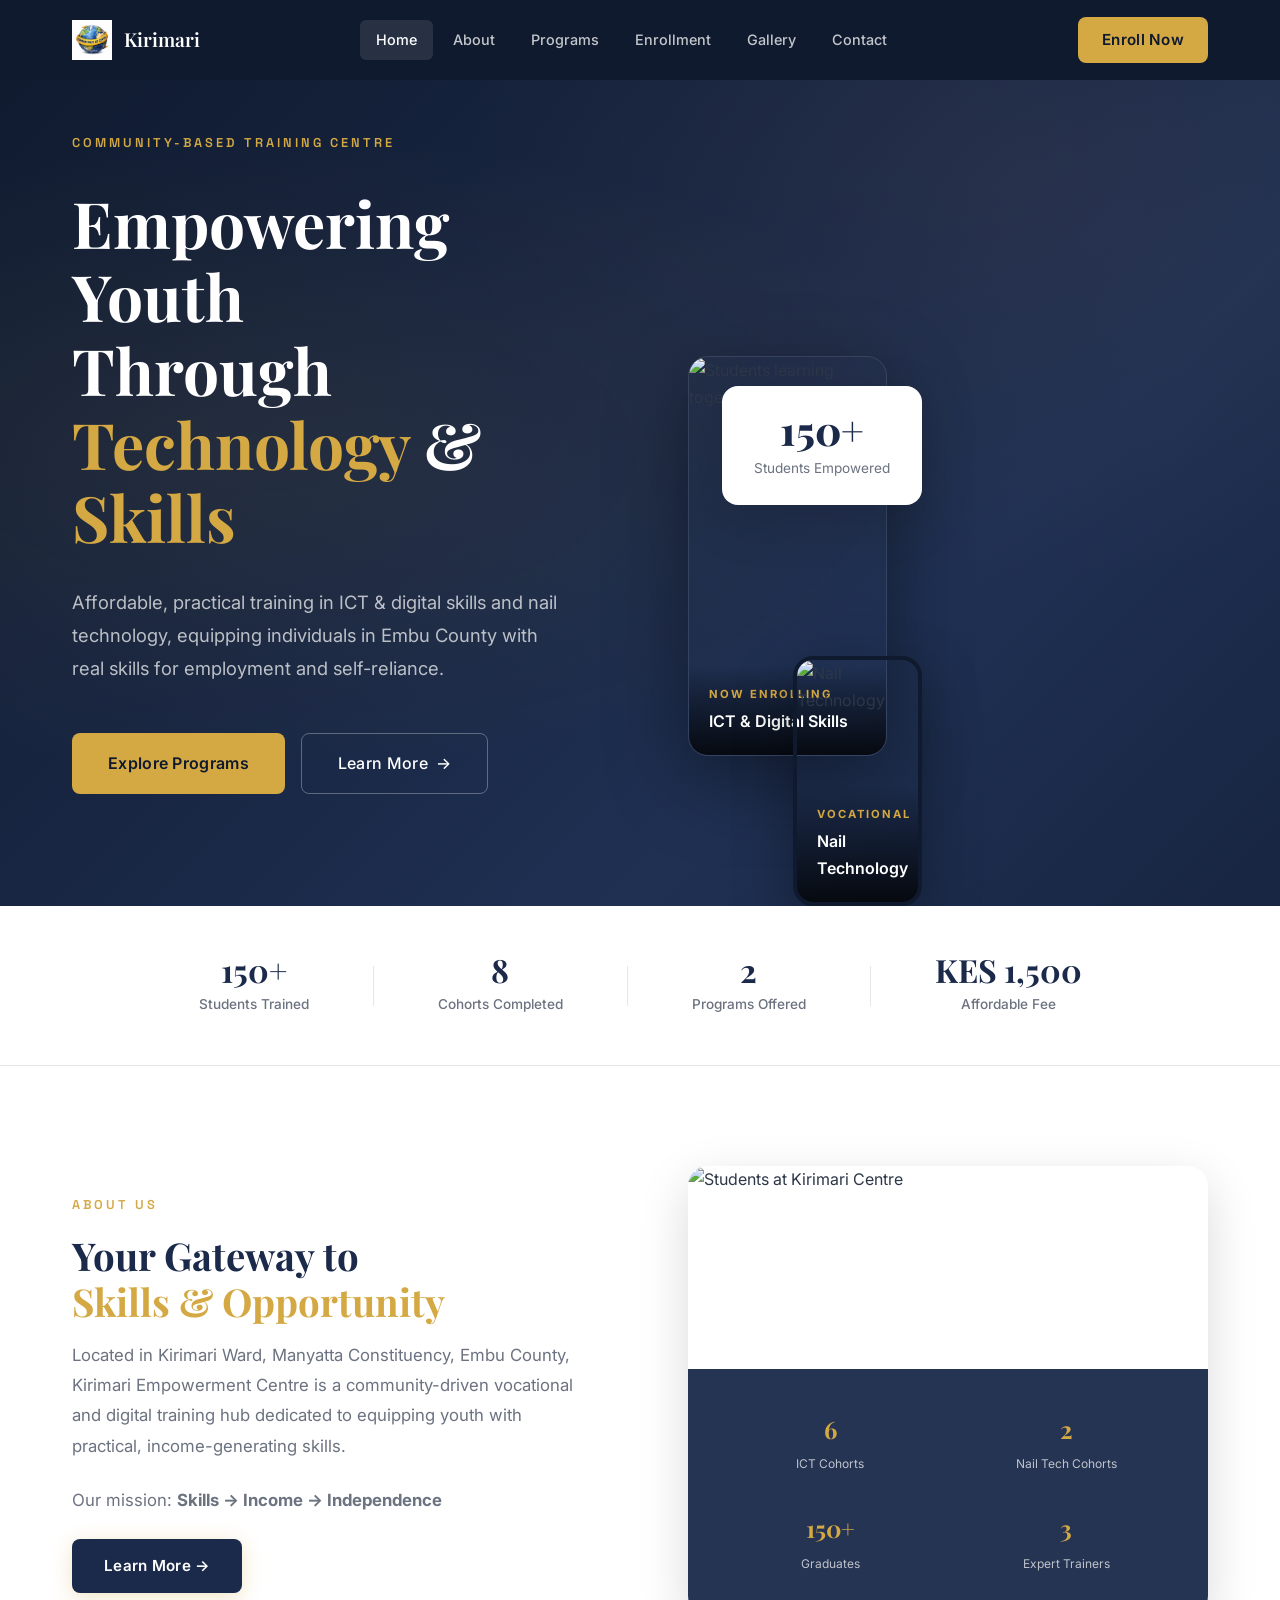
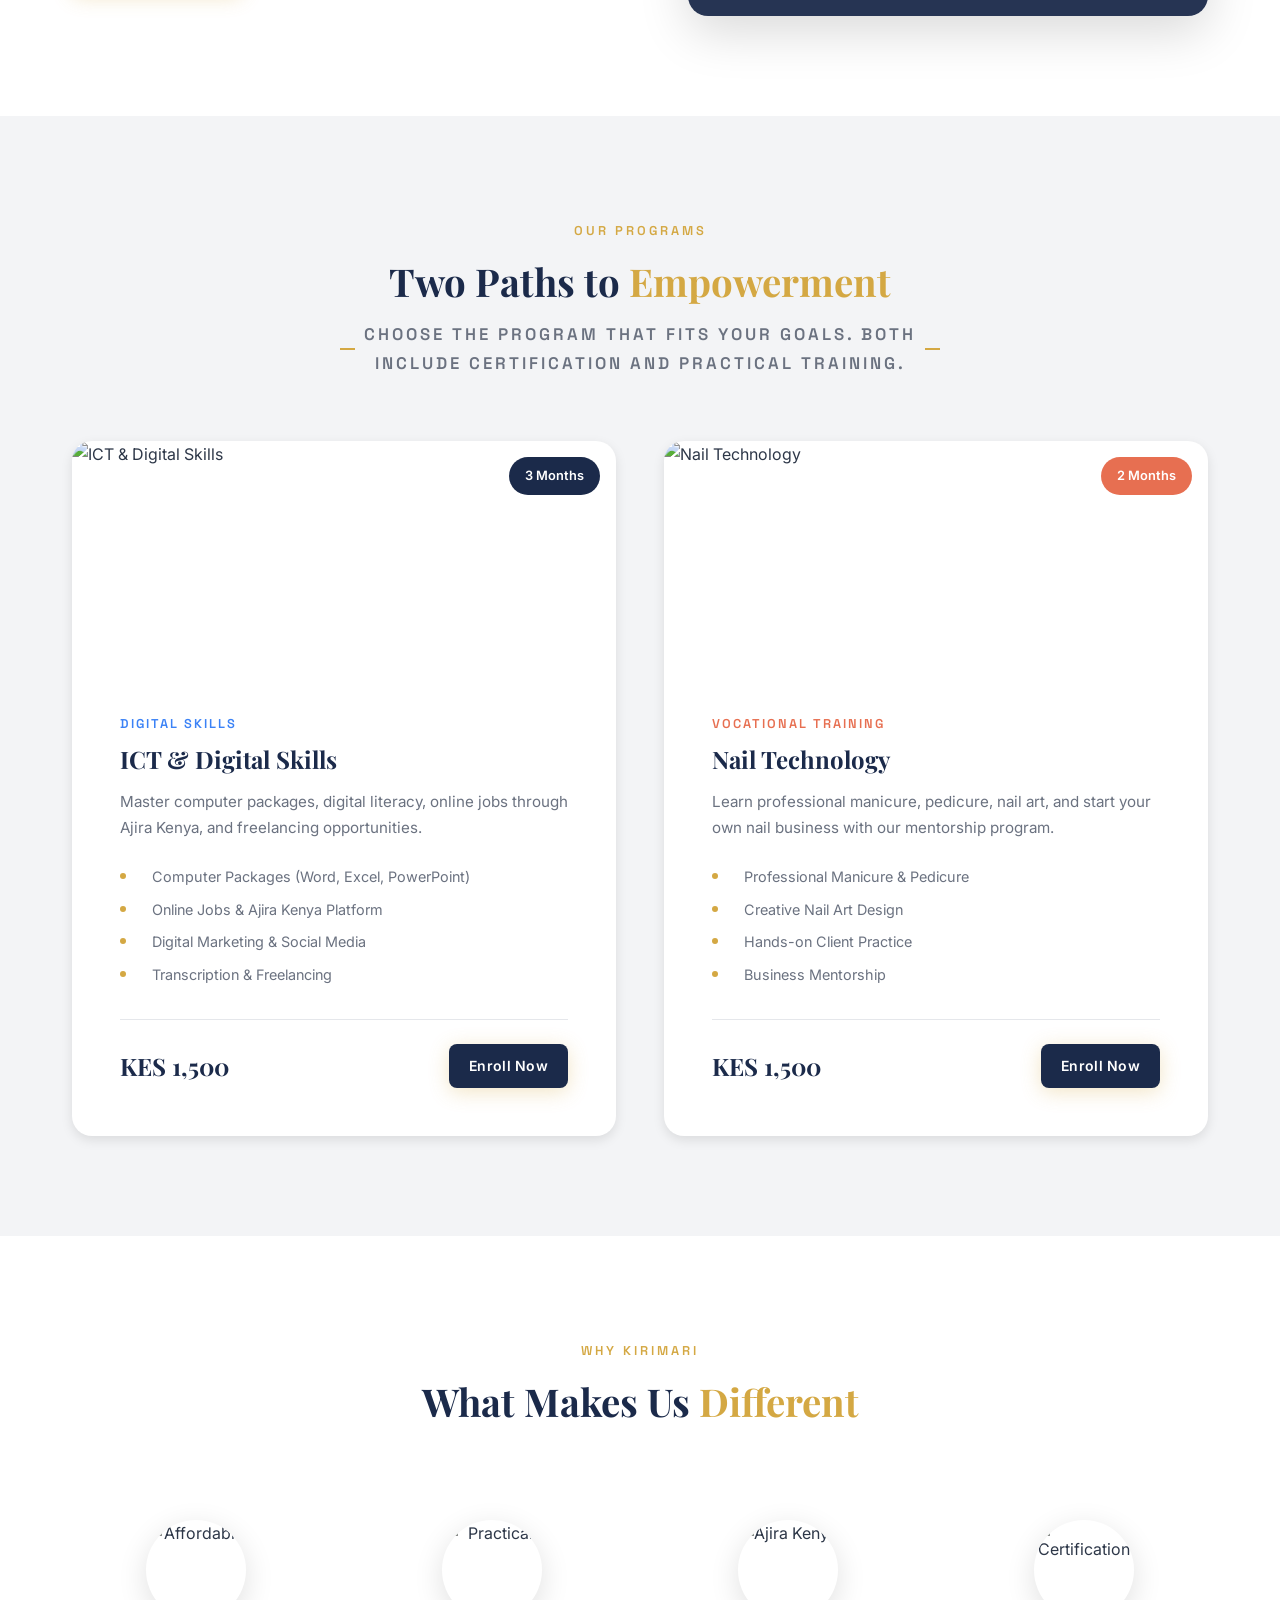
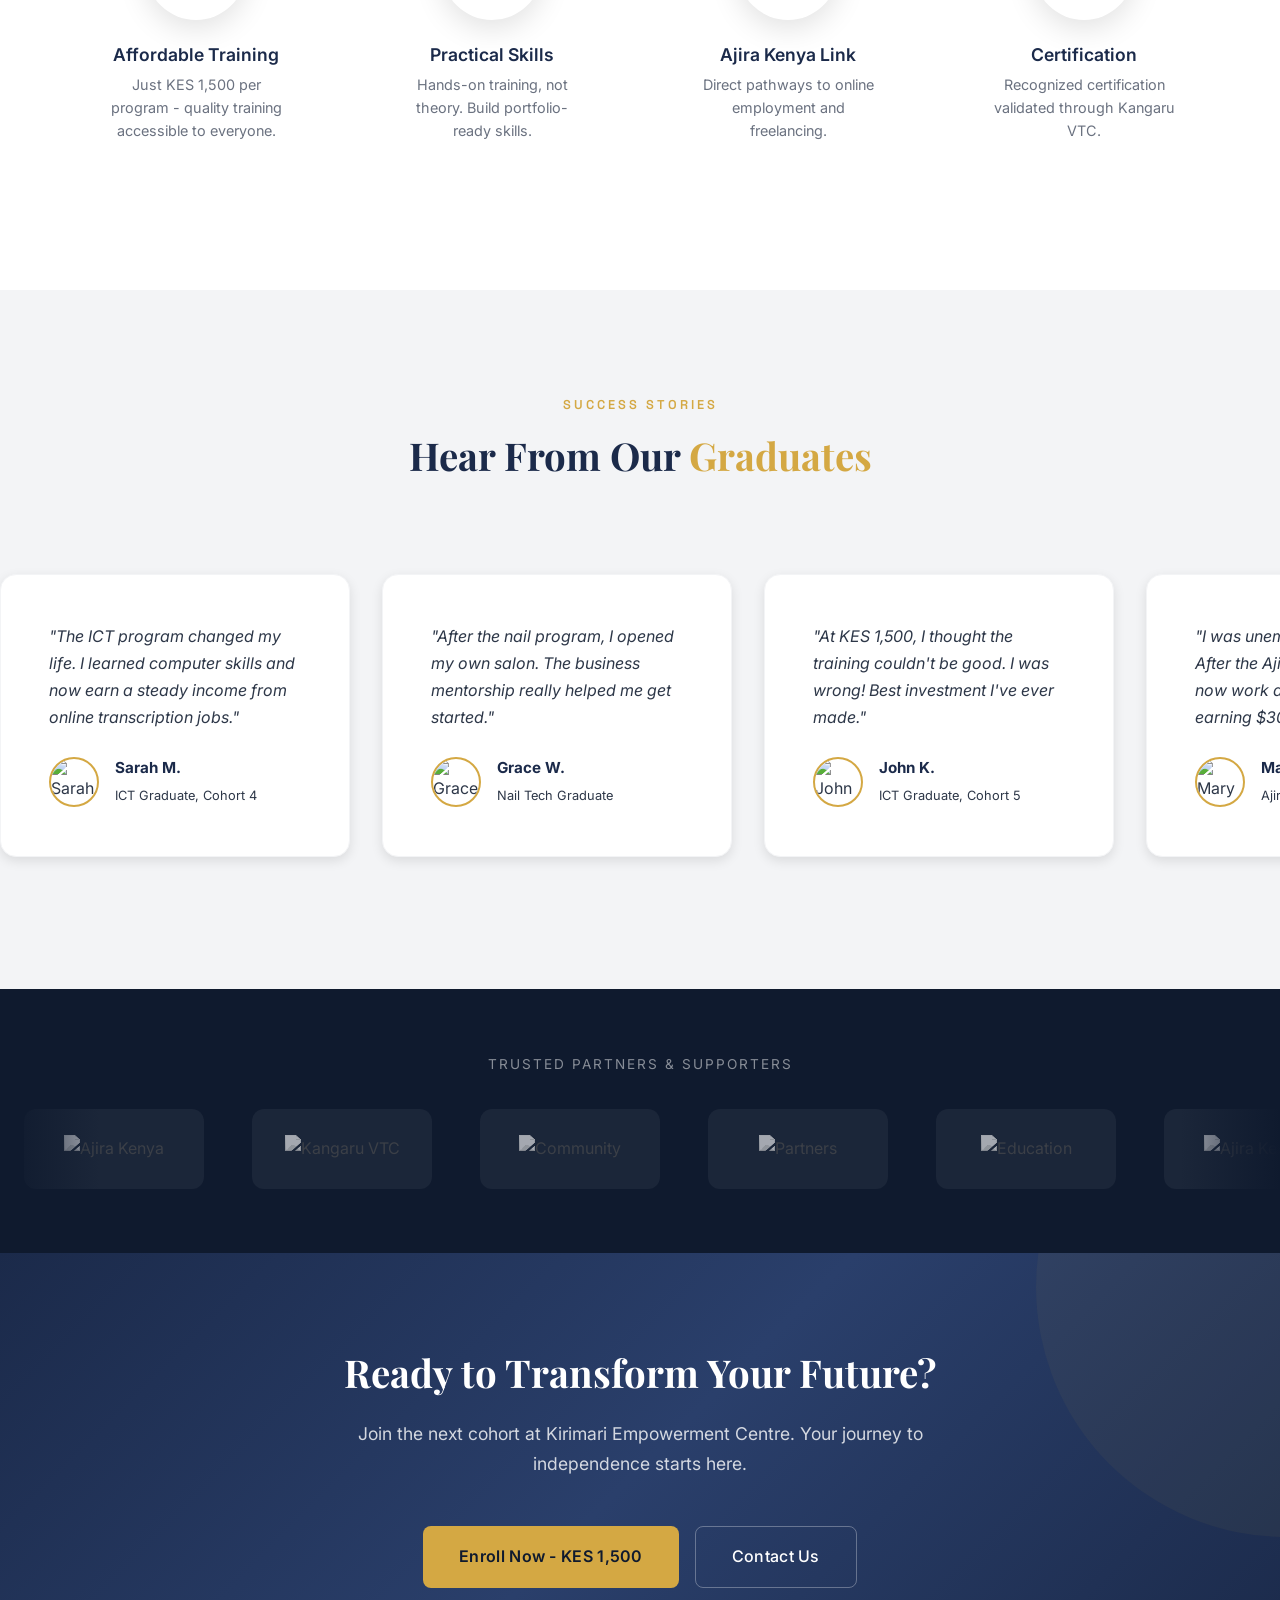
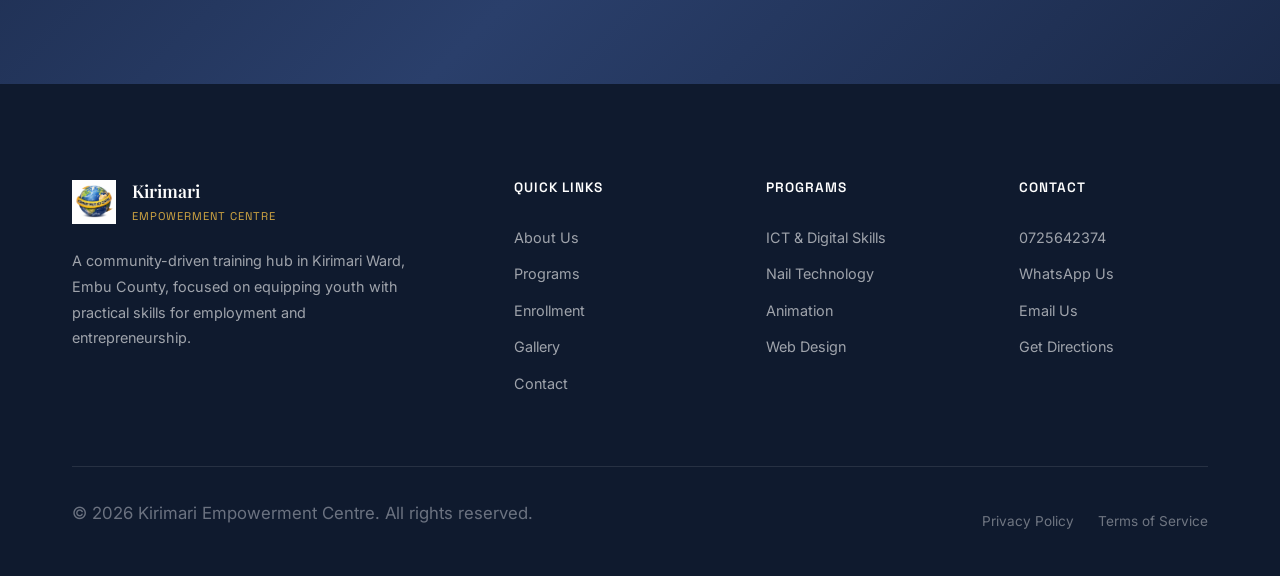
==== index.html @ 1373cacd "Initial commit - Kirimari Empowerment Centre website" ====
<!DOCTYPE html>
<html lang="en">
<head>
  <meta charset="UTF-8">
  <meta name="viewport" content="width=device-width, initial-scale=1.0">
  <title>Kirimari Empowerment Centre - Empowering Youth Through Technology & Skills</title>
  <meta name="description" content="Affordable ICT & digital skills training and nail technology programs in Embu County, Kenya. Empowering youth with practical skills for employment and self-reliance.">
  
  <!-- Fonts -->
  <link rel="preconnect" href="https://fonts.googleapis.com">
  <link rel="preconnect" href="https://fonts.gstatic.com" crossorigin>
  <link href="https://fonts.googleapis.com/css2?family=Inter:wght@300;400;500;600;700&family=Playfair+Display:wght@400;500;600;700;800&family=Space+Grotesk:wght@400;500;600;700&display=swap" rel="stylesheet">
  
  <!-- Styles -->
  <link rel="stylesheet" href="css/style.css">
  <link rel="stylesheet" href="css/clean.css">
  
  <!-- Favicon -->
  <link rel="icon" type="image/png" href="images/logod.png">
</head>
<body>
  <!-- ==================== NAVIGATION ==================== -->
  <nav class="nav nav--dark" id="navbar">
    <div class="container nav__inner">
      <a href="index.html" class="nav__logo">
        <img src="images/logod.png" alt="Kirimari Ward ICT Centre" class="nav__logo-image">
        <span class="nav__logo-text">Kirimari</span>
      </a>
      
      <div class="nav__links">
        <a href="index.html" class="nav__link active">Home</a>
        <a href="about.html" class="nav__link">About</a>
        <a href="programs.html" class="nav__link">Programs</a>
        <a href="enrollment.html" class="nav__link">Enrollment</a>
        <a href="gallery.html" class="nav__link">Gallery</a>
        <a href="contact.html" class="nav__link">Contact</a>
      </div>
      
      <a href="enrollment.html" class="btn btn-gold nav__cta">Enroll Now</a>
      
      <button class="nav__hamburger" id="hamburger" aria-label="Menu">
        <span></span><span></span><span></span>
      </button>
    </div>
  </nav>
  
  <!-- Mobile Nav -->
  <div class="mobile-nav" id="mobileNav">
    <a href="index.html" class="mobile-nav__link">Home</a>
    <a href="about.html" class="mobile-nav__link">About</a>
    <a href="programs.html" class="mobile-nav__link">Programs</a>
    <a href="enrollment.html" class="mobile-nav__link">Enrollment</a>
    <a href="gallery.html" class="mobile-nav__link">Gallery</a>
    <a href="contact.html" class="mobile-nav__link">Contact</a>
    <a href="enrollment.html" class="btn btn-gold" style="margin-top: 2rem;">Enroll Now</a>
  </div>

  <!-- ==================== HERO ==================== -->
  <section class="hero">
    <div class="hero__slideshow">
      <div class="hero__slide active" style="background-image: url('https://images.unsplash.com/photo-1562774053-701939374585?w=1920&q=80')"></div>
      <div class="hero__slide" style="background-image: url('https://images.unsplash.com/photo-1522202176988-66273c2fd55f?w=1920&q=80')"></div>
      <div class="hero__slide" style="background-image: url('https://images.unsplash.com/photo-1531482615713-2afd69097998?w=1920&q=80')"></div>
      <div class="hero__slide" style="background-image: url('https://images.unsplash.com/photo-1517245386807-bb43f82c33c4?w=1920&q=80')"></div>
      <div class="hero__slide" style="background-image: url('https://images.unsplash.com/photo-1523580494863-6f3031224c94?w=1920&q=80')"></div>
    </div>
    <div class="hero__bg-overlay"></div>
    
    <div class="container hero__container">
      <div class="hero__content">
        <span class="hero__tag">Community-Based Training Centre</span>
        <h1 class="hero__title">
          Empowering Youth<br>
          Through <span class="text-gold">Technology</span> &amp;<br>
          <span class="text-gold">Skills</span>
        </h1>
        <p class="hero__text">
          Affordable, practical training in ICT &amp; digital skills and nail technology, 
          equipping individuals in Embu County with real skills for employment and self-reliance.
        </p>
        <div class="hero__actions">
          <a href="programs.html" class="btn btn-gold btn-lg">Explore Programs</a>
          <a href="about.html" class="btn btn-ghost btn-lg">Learn More <span class="arrow">&rarr;</span></a>
        </div>
      </div>
      
      <div class="hero__visual">
        <div class="hero__image-main">
          <img src="https://images.unsplash.com/photo-1522202176988-66273c2fd55f?w=600&q=80" alt="Students learning together">
          <div class="hero__image-tag">
            <span class="tag-label">NOW ENROLLING</span>
            <span class="tag-text">ICT &amp; Digital Skills</span>
          </div>
        </div>
        <div class="hero__image-secondary">
          <img src="https://images.unsplash.com/photo-1604654894610-df63bc536371?w=400&q=80" alt="Nail Technology">
          <div class="hero__image-tag">
            <span class="tag-label">VOCATIONAL</span>
            <span class="tag-text">Nail Technology</span>
          </div>
        </div>
        <div class="hero__stat-card">
          <span class="hero__stat-number">150+</span>
          <span class="hero__stat-text">Students Empowered</span>
        </div>
      </div>
    </div>
  </section>

  <!-- ==================== QUICK STATS ==================== -->
  <section class="quick-stats">
    <div class="container">
      <div class="quick-stats__grid">
        <div class="quick-stats__item">
          <span class="quick-stats__number">150+</span>
          <span class="quick-stats__label">Students Trained</span>
        </div>
        <div class="quick-stats__divider"></div>
        <div class="quick-stats__item">
          <span class="quick-stats__number">8</span>
          <span class="quick-stats__label">Cohorts Completed</span>
        </div>
        <div class="quick-stats__divider"></div>
        <div class="quick-stats__item">
          <span class="quick-stats__number">2</span>
          <span class="quick-stats__label">Programs Offered</span>
        </div>
        <div class="quick-stats__divider"></div>
        <div class="quick-stats__item">
          <span class="quick-stats__number">KES 1,500</span>
          <span class="quick-stats__label">Affordable Fee</span>
        </div>
      </div>
    </div>
  </section>

  <!-- ==================== ABOUT INTRO ==================== -->
  <section class="section about-intro">
    <div class="container">
      <div class="about-intro__grid">
        <div class="about-intro__content reveal-left">
          <span class="section-tag">About Us</span>
          <h2 class="section-title">Your Gateway to<br><span class="text-gold">Skills &amp; Opportunity</span></h2>
          <p class="section-text">
            Located in Kirimari Ward, Manyatta Constituency, Embu County, Kirimari Empowerment Centre 
            is a community-driven vocational and digital training hub dedicated to equipping youth with 
            practical, income-generating skills.
          </p>
          <p class="section-text">
            Our mission: <strong>Skills &rarr; Income &rarr; Independence</strong>
          </p>
          <a href="about.html" class="btn btn-primary">Learn More &rarr;</a>
        </div>
        
        <div class="about-intro__image reveal-right">
          <img src="https://images.unsplash.com/photo-1531482615713-2afd69097998?w=600&q=80" alt="Students at Kirimari Centre">
          <div class="about-intro__badge">
            <div class="badge__grid">
              <div class="badge__item">
                <span class="badge__number">6</span>
                <span class="badge__text">ICT Cohorts</span>
              </div>
              <div class="badge__item">
                <span class="badge__number">2</span>
                <span class="badge__text">Nail Tech Cohorts</span>
              </div>
              <div class="badge__item">
                <span class="badge__number">150+</span>
                <span class="badge__text">Graduates</span>
              </div>
              <div class="badge__item">
                <span class="badge__number">3</span>
                <span class="badge__text">Expert Trainers</span>
              </div>
            </div>
          </div>
        </div>
      </div>
    </div>
  </section>

  <!-- ==================== PROGRAMS ==================== -->
  <section class="section section--light programs">
    <div class="container">
      <div class="section-header reveal">
        <span class="section-tag">Our Programs</span>
        <h2 class="section-title">Two Paths to <span class="text-gold">Empowerment</span></h2>
        <p class="section-subtitle">Choose the program that fits your goals. Both include certification and practical training.</p>
      </div>
      
      <div class="programs__grid">
        <!-- ICT Program -->
        <div class="program-card reveal">
          <div class="program-card__image">
            <img src="https://images.unsplash.com/photo-1531482615713-2afd69097998?w=600&q=80" alt="ICT & Digital Skills">
            <div class="program-card__badge">3 Months</div>
          </div>
          <div class="program-card__content">
            <span class="program-card__category">Digital Skills</span>
            <h3 class="program-card__title">ICT &amp; Digital Skills</h3>
            <p class="program-card__text">
              Master computer packages, digital literacy, online jobs through Ajira Kenya, 
              and freelancing opportunities.
            </p>
            <ul class="program-card__list">
              <li>Computer Packages (Word, Excel, PowerPoint)</li>
              <li>Online Jobs &amp; Ajira Kenya Platform</li>
              <li>Digital Marketing &amp; Social Media</li>
              <li>Transcription &amp; Freelancing</li>
            </ul>
            <div class="program-card__footer">
              <div class="program-card__price">KES 1,500</div>
              <a href="enrollment.html" class="btn btn-primary btn-sm">Enroll Now</a>
            </div>
          </div>
        </div>
        
        <!-- Nail Tech Program -->
        <div class="program-card reveal">
          <div class="program-card__image">
            <img src="https://images.unsplash.com/photo-1604654894610-df63bc536371?w=600&q=80" alt="Nail Technology">
            <div class="program-card__badge program-card__badge--coral">2 Months</div>
          </div>
          <div class="program-card__content">
            <span class="program-card__category" style="color: var(--coral);">Vocational Training</span>
            <h3 class="program-card__title">Nail Technology</h3>
            <p class="program-card__text">
              Learn professional manicure, pedicure, nail art, and start your own 
              nail business with our mentorship program.
            </p>
            <ul class="program-card__list">
              <li>Professional Manicure &amp; Pedicure</li>
              <li>Creative Nail Art Design</li>
              <li>Hands-on Client Practice</li>
              <li>Business Mentorship</li>
            </ul>
            <div class="program-card__footer">
              <div class="program-card__price">KES 1,500</div>
              <a href="enrollment.html" class="btn btn-primary btn-sm">Enroll Now</a>
            </div>
          </div>
        </div>
      </div>
    </div>
  </section>

  <!-- ==================== WHY CHOOSE US ==================== -->
  <section class="section why-us">
    <div class="container">
      <div class="section-header reveal">
        <span class="section-tag">Why Kirimari</span>
        <h2 class="section-title">What Makes Us <span class="text-gold">Different</span></h2>
      </div>
      
      <div class="why-us__grid">
        <div class="why-us__item reveal">
          <div class="why-us__icon">
            <img src="https://images.unsplash.com/photo-1554224155-6726b3ff858f?w=200&h=200&fit=crop&q=80" alt="Affordable">
          </div>
          <h4 class="why-us__title">Affordable Training</h4>
          <p class="why-us__text">Just KES 1,500 per program - quality training accessible to everyone.</p>
        </div>
        
        <div class="why-us__item reveal">
          <div class="why-us__icon">
            <img src="https://images.unsplash.com/photo-1581092921461-eab62e97a780?w=200&h=200&fit=crop&q=80" alt="Practical">
          </div>
          <h4 class="why-us__title">Practical Skills</h4>
          <p class="why-us__text">Hands-on training, not theory. Build portfolio-ready skills.</p>
        </div>
        
        <div class="why-us__item reveal">
          <div class="why-us__icon">
            <img src="https://images.unsplash.com/photo-1451187580459-43490279c0fa?w=200&h=200&fit=crop&q=80" alt="Ajira Kenya">
          </div>
          <h4 class="why-us__title">Ajira Kenya Link</h4>
          <p class="why-us__text">Direct pathways to online employment and freelancing.</p>
        </div>
        
        <div class="why-us__item reveal">
          <div class="why-us__icon">
            <img src="https://images.unsplash.com/photo-1541339907198-e08756dedf3f?w=200&h=200&fit=crop&q=80" alt="Certification">
          </div>
          <h4 class="why-us__title">Certification</h4>
          <p class="why-us__text">Recognized certification validated through Kangaru VTC.</p>
        </div>
      </div>
    </div>
  </section>

  <!-- ==================== TESTIMONIALS MARQUEE ==================== -->
  <section class="section section--light testimonials">
    <div class="container">
      <div class="section-header reveal">
        <span class="section-tag">Success Stories</span>
        <h2 class="section-title">Hear From Our <span class="text-gold">Graduates</span></h2>
      </div>
    </div>
    
    <div class="testimonials-marquee">
      <div class="testimonials-marquee__track">
        <!-- Original Set -->
        <div class="testimonial-card">
          <p class="testimonial-card__text">
            "The ICT program changed my life. I learned computer skills and now earn 
            a steady income from online transcription jobs."
          </p>
          <div class="testimonial-card__author">
            <img src="https://images.unsplash.com/photo-1531123897727-8f129e1688ce?w=100&h=100&fit=crop&q=80" alt="Sarah M.">
            <div>
              <strong>Sarah M.</strong>
              <span>ICT Graduate, Cohort 4</span>
            </div>
          </div>
        </div>
        
        <div class="testimonial-card">
          <p class="testimonial-card__text">
            "After the nail program, I opened my own salon. The business mentorship 
            really helped me get started."
          </p>
          <div class="testimonial-card__author">
            <img src="https://images.unsplash.com/photo-1507003211169-0a1dd7228f2d?w=100&h=100&fit=crop&q=80" alt="Grace W.">
            <div>
              <strong>Grace W.</strong>
              <span>Nail Tech Graduate</span>
            </div>
          </div>
        </div>
        
        <div class="testimonial-card">
          <p class="testimonial-card__text">
            "At KES 1,500, I thought the training couldn't be good. I was wrong! 
            Best investment I've ever made."
          </p>
          <div class="testimonial-card__author">
            <img src="https://images.unsplash.com/photo-1500648767791-00dcc994a43e?w=100&h=100&fit=crop&q=80" alt="John K.">
            <div>
              <strong>John K.</strong>
              <span>ICT Graduate, Cohort 5</span>
            </div>
          </div>
        </div>
        
        <div class="testimonial-card">
          <p class="testimonial-card__text">
            "I was unemployed for 2 years. After the Ajira Kenya program, I now work 
            as a online freelancer earning $300 monthly."
          </p>
          <div class="testimonial-card__author">
            <img src="https://images.unsplash.com/photo-1544005313-94ddf0286df2?w=100&h=100&fit=crop&q=80" alt="Mary N.">
            <div>
              <strong>Mary N.</strong>
              <span>Ajira Graduate, Cohort 3</span>
            </div>
          </div>
        </div>
        
        <div class="testimonial-card">
          <p class="testimonial-card__text">
            "The nail technology course gave me skills I use every day. My clients love 
            my work and I've built a loyal customer base."
          </p>
          <div class="testimonial-card__author">
            <img src="https://images.unsplash.com/photo-1438761681033-6461ffad8d80?w=100&h=100&fit=crop&q=80" alt="Faith K.">
            <div>
              <strong>Faith K.</strong>
              <span>Nail Tech Graduate, Cohort 2</span>
            </div>
          </div>
        </div>
        
        <div class="testimonial-card">
          <p class="testimonial-card__text">
            "As a mother of three, I needed flexible income. Now I do nails from home 
            and earn enough to support my family."
          </p>
          <div class="testimonial-card__author">
            <img src="https://images.unsplash.com/photo-1494790108377-be9c29b29330?w=100&h=100&fit=crop&q=80" alt="Esther W.">
            <div>
              <strong>Esther W.</strong>
              <span>Nail Tech Graduate, Cohort 5</span>
            </div>
          </div>
        </div>
        
        <div class="testimonial-card">
          <p class="testimonial-card__text">
            "The computer training helped me get a job at a local cyber cafe. I'm now 
            saving to start my own business."
          </p>
          <div class="testimonial-card__author">
            <img src="https://images.unsplash.com/photo-1506794778202-cad84cf45f1d?w=100&h=100&fit=crop&q=80" alt="Peter M.">
            <div>
              <strong>Peter M.</strong>
              <span>ICT Graduate, Cohort 6</span>
            </div>
          </div>
        </div>
        
        <div class="testimonial-card">
          <p class="testimonial-card__text">
            "I learned Excel and now I'm the data entry person at a local NGO. 
            Thank you Kirimari for this opportunity!"
          </p>
          <div class="testimonial-card__author">
            <img src="https://images.unsplash.com/photo-1534528741775-53994a69daeb?w=100&h=100&fit=crop&q=80" alt="Jane W.">
            <div>
              <strong>Jane W.</strong>
              <span>ICT Graduate, Cohort 4</span>
            </div>
          </div>
        </div>
        
        <div class="testimonial-card">
          <p class="testimonial-card__text">
            "The skills I learned helped me start a small cyber cafe business. 
            I now employ two other youth from my village."
          </p>
          <div class="testimonial-card__author">
            <img src="https://images.unsplash.com/photo-1472099645785-5658abf4ff4e?w=100&h=100&fit=crop&q=80" alt="Daniel K.">
            <div>
              <strong>Daniel K.</strong>
              <span>ICT Graduate, Cohort 3</span>
            </div>
          </div>
        </div>
        
        <div class="testimonial-card">
          <p class="testimonial-card__text">
            "Best decision I ever made! The trainers were patient and the environment 
            was so welcoming. Highly recommend to everyone."
          </p>
          <div class="testimonial-card__author">
            <img src="https://images.unsplash.com/photo-1489424731084-a5d8b219a5bb?w=100&h=100&fit=crop&q=80" alt="Agnes N.">
            <div>
              <strong>Agnes N.</strong>
              <span>Nail Tech Graduate, Cohort 6</span>
            </div>
          </div>
        </div>
        
        <!-- Duplicate Set for Seamless Loop -->
        <div class="testimonial-card">
          <p class="testimonial-card__text">
            "The ICT program changed my life. I learned computer skills and now earn 
            a steady income from online transcription jobs."
          </p>
          <div class="testimonial-card__author">
            <img src="https://images.unsplash.com/photo-1531123897727-8f129e1688ce?w=100&h=100&fit=crop&q=80" alt="Sarah M.">
            <div>
              <strong>Sarah M.</strong>
              <span>ICT Graduate, Cohort 4</span>
            </div>
          </div>
        </div>
        
        <div class="testimonial-card">
          <p class="testimonial-card__text">
            "After the nail program, I opened my own salon. The business mentorship 
            really helped me get started."
          </p>
          <div class="testimonial-card__author">
            <img src="https://images.unsplash.com/photo-1507003211169-0a1dd7228f2d?w=100&h=100&fit=crop&q=80" alt="Grace W.">
            <div>
              <strong>Grace W.</strong>
              <span>Nail Tech Graduate</span>
            </div>
          </div>
        </div>
        
        <div class="testimonial-card">
          <p class="testimonial-card__text">
            "At KES 1,500, I thought the training couldn't be good. I was wrong! 
            Best investment I've ever made."
          </p>
          <div class="testimonial-card__author">
            <img src="https://images.unsplash.com/photo-1500648767791-00dcc994a43e?w=100&h=100&fit=crop&q=80" alt="John K.">
            <div>
              <strong>John K.</strong>
              <span>ICT Graduate, Cohort 5</span>
            </div>
          </div>
        </div>
        
        <div class="testimonial-card">
          <p class="testimonial-card__text">
            "I was unemployed for 2 years. After the Ajira Kenya program, I now work 
            as a online freelancer earning $300 monthly."
          </p>
          <div class="testimonial-card__author">
            <img src="https://images.unsplash.com/photo-1544005313-94ddf0286df2?w=100&h=100&fit=crop&q=80" alt="Mary N.">
            <div>
              <strong>Mary N.</strong>
              <span>Ajira Graduate, Cohort 3</span>
            </div>
          </div>
        </div>
        
        <div class="testimonial-card">
          <p class="testimonial-card__text">
            "The nail technology course gave me skills I use every day. My clients love 
            my work and I've built a loyal customer base."
          </p>
          <div class="testimonial-card__author">
            <img src="https://images.unsplash.com/photo-1438761681033-6461ffad8d80?w=100&h=100&fit=crop&q=80" alt="Faith K.">
            <div>
              <strong>Faith K.</strong>
              <span>Nail Tech Graduate, Cohort 2</span>
            </div>
          </div>
        </div>
        
        <div class="testimonial-card">
          <p class="testimonial-card__text">
            "As a mother of three, I needed flexible income. Now I do nails from home 
            and earn enough to support my family."
          </p>
          <div class="testimonial-card__author">
            <img src="https://images.unsplash.com/photo-1494790108377-be9c29b29330?w=100&h=100&fit=crop&q=80" alt="Esther W.">
            <div>
              <strong>Esther W.</strong>
              <span>Nail Tech Graduate, Cohort 5</span>
            </div>
          </div>
        </div>
        
        <div class="testimonial-card">
          <p class="testimonial-card__text">
            "The computer training helped me get a job at a local cyber cafe. I'm now 
            saving to start my own business."
          </p>
          <div class="testimonial-card__author">
            <img src="https://images.unsplash.com/photo-1506794778202-cad84cf45f1d?w=100&h=100&fit=crop&q=80" alt="Peter M.">
            <div>
              <strong>Peter M.</strong>
              <span>ICT Graduate, Cohort 6</span>
            </div>
          </div>
        </div>
        
        <div class="testimonial-card">
          <p class="testimonial-card__text">
            "I learned Excel and now I'm the data entry person at a local NGO. 
            Thank you Kirimari for this opportunity!"
          </p>
          <div class="testimonial-card__author">
            <img src="https://images.unsplash.com/photo-1534528741775-53994a69daeb?w=100&h=100&fit=crop&q=80" alt="Jane W.">
            <div>
              <strong>Jane W.</strong>
              <span>ICT Graduate, Cohort 4</span>
            </div>
          </div>
        </div>
        
        <div class="testimonial-card">
          <p class="testimonial-card__text">
            "The skills I learned helped me start a small cyber cafe business. 
            I now employ two other youth from my village."
          </p>
          <div class="testimonial-card__author">
            <img src="https://images.unsplash.com/photo-1472099645785-5658abf4ff4e?w=100&h=100&fit=crop&q=80" alt="Daniel K.">
            <div>
              <strong>Daniel K.</strong>
              <span>ICT Graduate, Cohort 3</span>
            </div>
          </div>
        </div>
        
        <div class="testimonial-card">
          <p class="testimonial-card__text">
            "Best decision I ever made! The trainers were patient and the environment 
            was so welcoming. Highly recommend to everyone."
          </p>
          <div class="testimonial-card__author">
            <img src="https://images.unsplash.com/photo-1489424731084-a5d8b219a5bb?w=100&h=100&fit=crop&q=80" alt="Agnes N.">
            <div>
              <strong>Agnes N.</strong>
              <span>Nail Tech Graduate, Cohort 6</span>
            </div>
          </div>
        </div>
      </div>
    </div>
  </section>

  <!-- ==================== PARTNERS MARQUEE ==================== -->
  <section class="marquee-section">
    <p class="marquee-section__label">Trusted Partners &amp; Supporters</p>
    <div class="marquee">
      <div class="marquee__track">
        <div class="marquee__item">
          <img src="https://images.unsplash.com/photo-1451187580459-43490279c0fa?w=150&h=60&fit=crop&q=80" alt="Ajira Kenya">
        </div>
        <div class="marquee__item">
          <img src="https://images.unsplash.com/photo-1517245386807-bb43f82c33c4?w=150&h=60&fit=crop&q=80" alt="Kangaru VTC">
        </div>
        <div class="marquee__item">
          <img src="https://images.unsplash.com/photo-1529156069898-49953e39b3ac?w=150&h=60&fit=crop&q=80" alt="Community">
        </div>
        <div class="marquee__item">
          <img src="https://images.unsplash.com/photo-1517245386807-bb43f82c33c4?w=150&h=60&fit=crop&q=80" alt="Partners">
        </div>
        <div class="marquee__item">
          <img src="https://images.unsplash.com/photo-1522202176988-66273c2fd55f?w=150&h=60&fit=crop&q=80" alt="Education">
        </div>
        <!-- Duplicate for loop -->
        <div class="marquee__item">
          <img src="https://images.unsplash.com/photo-1451187580459-43490279c0fa?w=150&h=60&fit=crop&q=80" alt="Ajira Kenya">
        </div>
        <div class="marquee__item">
          <img src="https://images.unsplash.com/photo-1517245386807-bb43f82c33c4?w=150&h=60&fit=crop&q=80" alt="Kangaru VTC">
        </div>
        <div class="marquee__item">
          <img src="https://images.unsplash.com/photo-1529156069898-49953e39b3ac?w=150&h=60&fit=crop&q=80" alt="Community">
        </div>
        <div class="marquee__item">
          <img src="https://images.unsplash.com/photo-1517245386807-bb43f82c33c4?w=150&h=60&fit=crop&q=80" alt="Partners">
        </div>
        <div class="marquee__item">
          <img src="https://images.unsplash.com/photo-1522202176988-66273c2fd55f?w=150&h=60&fit=crop&q=80" alt="Education">
        </div>
      </div>
    </div>
  </section>

  <!-- ==================== CTA ==================== -->
  <section class="cta">
    <div class="container">
      <div class="cta__content reveal">
        <h2 class="cta__title">Ready to Transform Your Future?</h2>
        <p class="cta__text">Join the next cohort at Kirimari Empowerment Centre. Your journey to independence starts here.</p>
        <div class="cta__actions">
          <a href="enrollment.html" class="btn btn-gold btn-lg">Enroll Now - KES 1,500</a>
          <a href="contact.html" class="btn btn-ghost-light btn-lg">Contact Us</a>
        </div>
      </div>
    </div>
  </section>

  <!-- ==================== FOOTER ==================== -->
  <footer class="footer">
    <div class="container">
      <div class="footer__top">
        <div class="footer__brand">
          <div class="footer__logo">
            <img src="images/logod.png" alt="Kirimari" class="footer__logo-image">
            <span>Kirimari<br><small>Empowerment Centre</small></span>
          </div>
          <p class="footer__about">
            A community-driven training hub in Kirimari Ward, Embu County, 
            focused on equipping youth with practical skills for employment 
            and entrepreneurship.
          </p>
        </div>
        
        <div class="footer__col">
          <h4>Quick Links</h4>
          <a href="about.html">About Us</a>
          <a href="programs.html">Programs</a>
          <a href="enrollment.html">Enrollment</a>
          <a href="gallery.html">Gallery</a>
          <a href="contact.html">Contact</a>
        </div>
        
        <div class="footer__col">
          <h4>Programs</h4>
          <a href="programs.html#ict">ICT &amp; Digital Skills</a>
          <a href="programs.html#nail-tech">Nail Technology</a>
          <a href="programs.html#additional">Animation</a>
          <a href="programs.html#additional">Web Design</a>
        </div>
        
        <div class="footer__col">
          <h4>Contact</h4>
          <a href="tel:+254725642374">0725642374</a>
          <a href="https://wa.me/254710751420">WhatsApp Us</a>
          <a href="mailto:kirimariwardict@gmail.com">Email Us</a>
          <a href="https://maps.app.goo.gl/QMYKB9sozVrVdqf79">Get Directions</a>
        </div>
      </div>
      
      <div class="footer__bottom">
        <p>&copy; 2026 Kirimari Empowerment Centre. All rights reserved.</p>
        <div class="footer__bottom-links">
          <a href="privacy-policy.html">Privacy Policy</a>
          <a href="terms-of-service.html">Terms of Service</a>
        </div>
      </div>
    </div>
  </footer>

  <script src="js/main.js"></script>
</body>
</html>
---- css/style.css ----
/* ============================================================
   KIRIMARI EMPOWERMENT CENTRE - Design System
   ============================================================ */

/* --- CSS Custom Properties --- */
:root {
  /* Primary Colors */
  --navy: #1B2A4A;
  --navy-light: #2A3F6B;
  --navy-dark: #0F1A2E;
  
  /* Accent Colors */
  --gold: #D4A843;
  --gold-light: #E8C97A;
  --gold-dark: #B08A2A;
  --amber: #F4A261;
  --coral: #E76F51;
  
  /* Neutrals */
  --charcoal: #2D3748;
  --gray-800: #374151;
  --gray-600: #6B7280;
  --gray-400: #9CA3AF;
  --gray-200: #E5E7EB;
  --gray-100: #F3F4F6;
  --cream: #FFFBF0;
  --white: #FFFFFF;
  
  /* Semantic */
  --success: #10B981;
  --info: #3B82F6;
  --warning: #F59E0B;
  --error: #EF4444;
  
  /* Gradients */
  --gradient-primary: linear-gradient(135deg, #1B2A4A 0%, #2A3F6B 50%, #1B2A4A 100%);
  --gradient-gold: linear-gradient(135deg, #D4A843 0%, #E8C97A 50%, #D4A843 100%);
  --gradient-hero: linear-gradient(135deg, rgba(27,42,74,0.95) 0%, rgba(42,63,107,0.85) 100%);
  --gradient-warm: linear-gradient(135deg, #F4A261 0%, #E76F51 100%);
  --gradient-dark-overlay: linear-gradient(180deg, rgba(27,42,74,0.7) 0%, rgba(15,26,46,0.95) 100%);
  
  /* Typography */
  --font-heading: 'Playfair Display', Georgia, serif;
  --font-body: 'Inter', -apple-system, BlinkMacSystemFont, sans-serif;
  --font-accent: 'Space Grotesk', sans-serif;
  
  /* Spacing */
  --space-xs: 0.25rem;
  --space-sm: 0.5rem;
  --space-md: 1rem;
  --space-lg: 1.5rem;
  --space-xl: 2rem;
  --space-2xl: 3rem;
  --space-3xl: 4rem;
  --space-4xl: 6rem;
  --space-5xl: 8rem;
  
  /* Border Radius */
  --radius-sm: 4px;
  --radius-md: 8px;
  --radius-lg: 12px;
  --radius-xl: 16px;
  --radius-2xl: 24px;
  --radius-full: 9999px;
  
  /* Shadows */
  --shadow-sm: 0 1px 3px rgba(0,0,0,0.08);
  --shadow-md: 0 4px 12px rgba(0,0,0,0.1);
  --shadow-lg: 0 8px 30px rgba(0,0,0,0.12);
  --shadow-xl: 0 16px 50px rgba(0,0,0,0.15);
  --shadow-gold: 0 4px 20px rgba(212,168,67,0.3);
  --shadow-navy: 0 4px 20px rgba(27,42,74,0.25);
  
  /* Transitions */
  --transition-fast: 150ms ease;
  --transition-base: 300ms ease;
  --transition-slow: 500ms ease;
  --transition-spring: 500ms cubic-bezier(0.175, 0.885, 0.32, 1.275);
  
  /* Z-Index Scale */
  --z-base: 1;
  --z-dropdown: 100;
  --z-sticky: 200;
  --z-overlay: 300;
  --z-modal: 400;
  --z-toast: 500;
  
  /* Layout */
  --container-max: 1200px;
  --container-wide: 1400px;
  --nav-height: 80px;
}

/* --- Reset & Base --- */
*, *::before, *::after {
  box-sizing: border-box;
  margin: 0;
  padding: 0;
}

html {
  scroll-behavior: smooth;
  font-size: 16px;
  -webkit-font-smoothing: antialiased;
  -moz-osx-font-smoothing: grayscale;
}

body {
  font-family: var(--font-body);
  color: var(--charcoal);
  background-color: var(--cream);
  line-height: 1.7;
  overflow-x: hidden;
}

img {
  max-width: 100%;
  height: auto;
  display: block;
}

a {
  text-decoration: none;
  color: inherit;
  transition: color var(--transition-fast);
}

ul, ol {
  list-style: none;
}

button, input, select, textarea {
  font-family: inherit;
  font-size: inherit;
  border: none;
  outline: none;
  background: none;
}

button {
  cursor: pointer;
}

/* --- Typography --- */
h1, h2, h3, h4, h5, h6 {
  font-family: var(--font-heading);
  line-height: 1.2;
  color: var(--navy);
  font-weight: 700;
}

h1 { font-size: clamp(2.5rem, 5vw, 4rem); }
h2 { font-size: clamp(2rem, 4vw, 3rem); }
h3 { font-size: clamp(1.5rem, 3vw, 2rem); }
h4 { font-size: clamp(1.25rem, 2vw, 1.5rem); }
h5 { font-size: 1.125rem; }
h6 { font-size: 1rem; }

p {
  margin-bottom: var(--space-md);
  color: var(--gray-600);
  font-size: 1.05rem;
}

.text-gold { color: var(--gold); }
.text-navy { color: var(--navy); }
.text-white { color: var(--white); }
.text-center { text-align: center; }
.text-light { color: var(--gray-400); }

.section-subtitle {
  font-family: var(--font-accent);
  font-size: 0.875rem;
  font-weight: 600;
  text-transform: uppercase;
  letter-spacing: 3px;
  color: var(--gold);
  margin-bottom: var(--space-md);
  display: flex;
  align-items: center;
  gap: var(--space-sm);
  justify-content: center;
}

.section-subtitle::before,
.section-subtitle::after {
  content: '';
  width: 30px;
  height: 2px;
  background: var(--gold);
}

.section-title {
  margin-bottom: var(--space-lg);
}

.section-description {
  max-width: 700px;
  margin: 0 auto var(--space-3xl);
  font-size: 1.125rem;
}

/* --- Layout --- */
.container {
  width: 100%;
  max-width: var(--container-max);
  margin: 0 auto;
  padding: 0 var(--space-xl);
}

.container-wide {
  max-width: var(--container-wide);
  margin: 0 auto;
  padding: 0 var(--space-xl);
}

.section {
  padding: var(--space-5xl) 0;
}

.section--navy {
  background: var(--gradient-primary);
  color: var(--white);
}

.section--navy h2,
.section--navy h3,
.section--navy h4 {
  color: var(--white);
}

.section--navy p {
  color: rgba(255,255,255,0.8);
}

.section--cream {
  background: var(--cream);
}

.section--white {
  background: var(--white);
}

.section--gold-accent {
  position: relative;
}

.section--gold-accent::before {
  content: '';
  position: absolute;
  top: 0;
  left: 50%;
  transform: translateX(-50%);
  width: 80px;
  height: 4px;
  background: var(--gradient-gold);
  border-radius: var(--radius-full);
}

.grid {
  display: grid;
  gap: var(--space-xl);
}

.grid-2 { grid-template-columns: repeat(2, 1fr); }
.grid-3 { grid-template-columns: repeat(3, 1fr); }
.grid-4 { grid-template-columns: repeat(4, 1fr); }

.flex {
  display: flex;
}

.flex-center {
  display: flex;
  align-items: center;
  justify-content: center;
}

.flex-between {
  display: flex;
  align-items: center;
  justify-content: space-between;
}

.flex-col {
  flex-direction: column;
}

/* --- Buttons --- */
.btn {
  display: inline-flex;
  align-items: center;
  justify-content: center;
  gap: var(--space-sm);
  padding: 14px 32px;
  font-weight: 600;
  font-size: 0.95rem;
  border-radius: var(--radius-md);
  transition: all var(--transition-base);
  cursor: pointer;
  position: relative;
  overflow: hidden;
  letter-spacing: 0.3px;
}

.btn::after {
  content: '';
  position: absolute;
  top: 50%;
  left: 50%;
  width: 0;
  height: 0;
  background: rgba(255,255,255,0.15);
  border-radius: 50%;
  transform: translate(-50%, -50%);
  transition: width 0.6s ease, height 0.6s ease;
}

.btn:active::after {
  width: 300px;
  height: 300px;
}

.btn-primary {
  background: var(--gradient-gold);
  color: var(--navy-dark);
  box-shadow: var(--shadow-gold);
}

.btn-primary:hover {
  transform: translateY(-2px);
  box-shadow: 0 8px 30px rgba(212,168,67,0.4);
}

.btn-secondary {
  background: transparent;
  color: var(--gold);
  border: 2px solid var(--gold);
}

.btn-secondary:hover {
  background: var(--gold);
  color: var(--navy-dark);
  transform: translateY(-2px);
}

.btn-white {
  background: var(--white);
  color: var(--navy);
  box-shadow: var(--shadow-md);
}

.btn-white:hover {
  transform: translateY(-2px);
  box-shadow: var(--shadow-lg);
}

.btn-outline-white {
  background: transparent;
  color: var(--white);
  border: 2px solid rgba(255,255,255,0.4);
}

.btn-outline-white:hover {
  background: var(--white);
  color: var(--navy);
  border-color: var(--white);
  transform: translateY(-2px);
}

.btn-lg {
  padding: 18px 40px;
  font-size: 1.05rem;
  border-radius: var(--radius-lg);
}

.btn-sm {
  padding: 8px 20px;
  font-size: 0.85rem;
}

.btn-icon {
  width: 48px;
  height: 48px;
  padding: 0;
  border-radius: var(--radius-full);
  font-size: 1.25rem;
}

/* --- Navigation --- */
.nav {
  position: fixed;
  top: 0;
  left: 0;
  right: 0;
  height: var(--nav-height);
  z-index: var(--z-sticky);
  transition: all var(--transition-base);
  padding: var(--space-md) 0;
}

.nav.scrolled {
  background: rgba(27,42,74,0.97);
  backdrop-filter: blur(20px);
  -webkit-backdrop-filter: blur(20px);
  box-shadow: var(--shadow-xl);
  padding: var(--space-sm) 0;
}

.nav__inner {
  display: flex;
  align-items: center;
  justify-content: space-between;
  height: 100%;
}

.nav__logo {
  display: flex;
  align-items: center;
  gap: var(--space-md);
  z-index: var(--z-modal);
}

.nav__logo-icon {
  width: 48px;
  height: 48px;
  background: var(--gradient-gold);
  border-radius: var(--radius-lg);
  display: flex;
  align-items: center;
  justify-content: center;
  font-size: 1.5rem;
  font-weight: 800;
  color: var(--navy-dark);
  font-family: var(--font-heading);
  box-shadow: var(--shadow-gold);
}

.nav__logo-text {
  color: var(--white);
  font-family: var(--font-heading);
  font-size: 1.15rem;
  font-weight: 700;
  line-height: 1.2;
}

.nav__logo-text span {
  display: block;
  font-family: var(--font-accent);
  font-size: 0.7rem;
  font-weight: 400;
  letter-spacing: 2px;
  text-transform: uppercase;
  color: var(--gold);
}

.nav__links {
  display: flex;
  align-items: center;
  gap: var(--space-xs);
}

.nav__link {
  color: rgba(255,255,255,0.8);
  padding: var(--space-sm) var(--space-md);
  font-size: 0.9rem;
  font-weight: 500;
  border-radius: var(--radius-md);
  transition: all var(--transition-fast);
  position: relative;
}

.nav__link:hover,
.nav__link.active {
  color: var(--white);
}

.nav__link.active::after {
  content: '';
  position: absolute;
  bottom: 4px;
  left: 50%;
  transform: translateX(-50%);
  width: 20px;
  height: 2px;
  background: var(--gold);
  border-radius: var(--radius-full);
}

.nav__cta {
  margin-left: var(--space-md);
}

.nav__hamburger {
  display: none;
  flex-direction: column;
  gap: 5px;
  z-index: var(--z-modal);
  padding: var(--space-sm);
}

.nav__hamburger span {
  display: block;
  width: 24px;
  height: 2px;
  background: var(--white);
  border-radius: var(--radius-full);
  transition: all var(--transition-base);
}

.nav__hamburger.active span:nth-child(1) {
  transform: rotate(45deg) translate(5px, 5px);
}

.nav__hamburger.active span:nth-child(2) {
  opacity: 0;
}

.nav__hamburger.active span:nth-child(3) {
  transform: rotate(-45deg) translate(5px, -5px);
}

/* Mobile Nav */
.nav__mobile {
  display: none;
  position: fixed;
  top: 0;
  left: 0;
  right: 0;
  bottom: 0;
  background: var(--navy-dark);
  z-index: var(--z-overlay);
  padding: calc(var(--nav-height) + var(--space-2xl)) var(--space-xl) var(--space-xl);
  flex-direction: column;
  gap: var(--space-sm);
}

.nav__mobile.open {
  display: flex;
}

.nav__mobile-link {
  color: var(--white);
  font-size: 1.25rem;
  font-weight: 500;
  padding: var(--space-md) 0;
  border-bottom: 1px solid rgba(255,255,255,0.1);
  transition: all var(--transition-fast);
}

.nav__mobile-link:hover {
  color: var(--gold);
  padding-left: var(--space-md);
}

.nav__mobile-cta {
  margin-top: var(--space-xl);
}

/* --- Hero Section --- */
.hero {
  position: relative;
  min-height: 100vh;
  display: flex;
  align-items: center;
  background: var(--gradient-primary);
  overflow: hidden;
}

.hero__bg-pattern {
  position: absolute;
  top: 0;
  left: 0;
  right: 0;
  bottom: 0;
  opacity: 0.05;
  background-image: 
    radial-gradient(circle at 20% 50%, rgba(212,168,67,0.3) 0%, transparent 50%),
    radial-gradient(circle at 80% 20%, rgba(244,162,97,0.2) 0%, transparent 50%),
    radial-gradient(circle at 40% 80%, rgba(212,168,67,0.15) 0%, transparent 50%);
}

.hero__grid-overlay {
  position: absolute;
  top: 0;
  left: 0;
  right: 0;
  bottom: 0;
  background-image: 
    linear-gradient(rgba(212,168,67,0.03) 1px, transparent 1px),
    linear-gradient(90deg, rgba(212,168,67,0.03) 1px, transparent 1px);
  background-size: 60px 60px;
}

.hero__floating-shapes {
  position: absolute;
  top: 0;
  left: 0;
  right: 0;
  bottom: 0;
  pointer-events: none;
}

.hero__shape {
  position: absolute;
  border-radius: 50%;
  opacity: 0.08;
  animation: float 6s ease-in-out infinite;
}

.hero__shape--1 {
  width: 300px;
  height: 300px;
  background: var(--gold);
  top: 10%;
  right: 5%;
  animation-delay: 0s;
}

.hero__shape--2 {
  width: 200px;
  height: 200px;
  background: var(--amber);
  bottom: 20%;
  left: 10%;
  animation-delay: 2s;
}

.hero__shape--3 {
  width: 150px;
  height: 150px;
  background: var(--gold-light);
  top: 60%;
  right: 30%;
  animation-delay: 4s;
}

@keyframes float {
  0%, 100% { transform: translateY(0) rotate(0deg); }
  50% { transform: translateY(-20px) rotate(5deg); }
}

.hero__content {
  position: relative;
  z-index: var(--z-base);
  max-width: 750px;
}

.hero__badge {
  display: inline-flex;
  align-items: center;
  gap: var(--space-sm);
  background: rgba(212,168,67,0.15);
  border: 1px solid rgba(212,168,67,0.3);
  color: var(--gold-light);
  padding: var(--space-sm) var(--space-lg);
  border-radius: var(--radius-full);
  font-size: 0.85rem;
  font-weight: 600;
  margin-bottom: var(--space-xl);
  font-family: var(--font-accent);
  letter-spacing: 1px;
  animation: fadeInUp 0.8s ease;
}

.hero__title {
  color: var(--white);
  margin-bottom: var(--space-lg);
  animation: fadeInUp 0.8s ease 0.1s both;
}

.hero__title .highlight {
  background: var(--gradient-gold);
  -webkit-background-clip: text;
  -webkit-text-fill-color: transparent;
  background-clip: text;
}

.hero__description {
  font-size: 1.2rem;
  color: rgba(255,255,255,0.75);
  margin-bottom: var(--space-2xl);
  line-height: 1.8;
  animation: fadeInUp 0.8s ease 0.2s both;
}

.hero__actions {
  display: flex;
  gap: var(--space-md);
  margin-bottom: var(--space-3xl);
  animation: fadeInUp 0.8s ease 0.3s both;
  flex-wrap: wrap;
}

.hero__stats {
  display: flex;
  gap: var(--space-3xl);
  animation: fadeInUp 0.8s ease 0.4s both;
}

.hero__stat {
  text-align: center;
}

.hero__stat-number {
  font-family: var(--font-heading);
  font-size: 2.5rem;
  font-weight: 800;
  color: var(--gold);
  line-height: 1;
  margin-bottom: var(--space-xs);
}

.hero__stat-label {
  font-size: 0.85rem;
  color: rgba(255,255,255,0.6);
  font-weight: 500;
}

.hero__visual {
  position: absolute;
  right: 0;
  top: 50%;
  transform: translateY(-50%);
  width: 45%;
  height: 70%;
  display: flex;
  align-items: center;
  justify-content: center;
  animation: fadeInRight 1s ease 0.5s both;
}

.hero__card-stack {
  position: relative;
  width: 100%;
  height: 100%;
}

.hero__card {
  position: absolute;
  border-radius: var(--radius-xl);
  overflow: hidden;
  box-shadow: var(--shadow-xl);
}

.hero__card--1 {
  width: 320px;
  height: 400px;
  top: 10%;
  left: 10%;
  background: linear-gradient(135deg, var(--navy-light) 0%, var(--navy) 100%);
  padding: var(--space-xl);
  display: flex;
  flex-direction: column;
  justify-content: flex-end;
  z-index: 3;
}

.hero__card--1 .card-icon {
  font-size: 3rem;
  margin-bottom: var(--space-md);
}

.hero__card--1 .card-title {
  color: var(--white);
  font-size: 1.5rem;
  margin-bottom: var(--space-sm);
}

.hero__card--1 .card-text {
  color: rgba(255,255,255,0.7);
  font-size: 0.9rem;
}

.hero__card--2 {
  width: 280px;
  height: 200px;
  bottom: 15%;
  right: 0;
  background: var(--gradient-gold);
  padding: var(--space-xl);
  z-index: 2;
}

.hero__card--2 .card-icon {
  font-size: 2.5rem;
  margin-bottom: var(--space-sm);
}

.hero__card--2 .card-title {
  color: var(--navy-dark);
  font-size: 1.2rem;
}

.hero__card--3 {
  width: 200px;
  height: 150px;
  top: 5%;
  right: 10%;
  background: var(--white);
  padding: var(--space-lg);
  z-index: 1;
  display: flex;
  flex-direction: column;
  align-items: center;
  justify-content: center;
  text-align: center;
}

.hero__card--3 .card-number {
  font-size: 2.5rem;
  font-weight: 800;
  color: var(--navy);
  font-family: var(--font-heading);
}

.hero__card--3 .card-text {
  font-size: 0.8rem;
  color: var(--gray-600);
}

@keyframes fadeInUp {
  from { opacity: 0; transform: translateY(30px); }
  to { opacity: 1; transform: translateY(0); }
}

@keyframes fadeInRight {
  from { opacity: 0; transform: translate(50px, -50%); }
  to { opacity: 1; transform: translate(0, -50%); }
}

/* --- Cards --- */
.card {
  background: var(--white);
  border-radius: var(--radius-xl);
  overflow: hidden;
  box-shadow: var(--shadow-sm);
  transition: all var(--transition-base);
  border: 1px solid rgba(0,0,0,0.04);
}

.card:hover {
  transform: translateY(-8px);
  box-shadow: var(--shadow-xl);
}

.card__image {
  position: relative;
  height: 220px;
  overflow: hidden;
}

.card__image img {
  width: 100%;
  height: 100%;
  object-fit: cover;
  transition: transform var(--transition-slow);
}

.card:hover .card__image img {
  transform: scale(1.05);
}

.card__image-placeholder {
  width: 100%;
  height: 100%;
  display: flex;
  align-items: center;
  justify-content: center;
  font-size: 3rem;
}

.card__badge {
  position: absolute;
  top: var(--space-md);
  left: var(--space-md);
  background: var(--gold);
  color: var(--navy-dark);
  padding: var(--space-xs) var(--space-md);
  border-radius: var(--radius-full);
  font-size: 0.75rem;
  font-weight: 700;
  text-transform: uppercase;
  letter-spacing: 1px;
}

.card__body {
  padding: var(--space-xl);
}

.card__category {
  font-family: var(--font-accent);
  font-size: 0.8rem;
  font-weight: 600;
  color: var(--gold);
  text-transform: uppercase;
  letter-spacing: 1.5px;
  margin-bottom: var(--space-sm);
}

.card__title {
  font-size: 1.3rem;
  margin-bottom: var(--space-md);
}

.card__text {
  color: var(--gray-600);
  font-size: 0.95rem;
  margin-bottom: var(--space-lg);
}

.card__footer {
  display: flex;
  align-items: center;
  justify-content: space-between;
  padding-top: var(--space-md);
  border-top: 1px solid var(--gray-200);
}

.card__price {
  font-family: var(--font-heading);
  font-size: 1.5rem;
  font-weight: 700;
  color: var(--navy);
}

.card__price span {
  font-family: var(--font-body);
  font-size: 0.85rem;
  color: var(--gray-400);
  font-weight: 400;
}

/* Program Card Variants */
.card--program {
  position: relative;
}

.card--program::before {
  content: '';
  position: absolute;
  top: 0;
  left: 0;
  right: 0;
  height: 4px;
  background: var(--gradient-gold);
  z-index: 1;
}

.card--program .card__icon {
  width: 72px;
  height: 72px;
  background: rgba(212,168,67,0.1);
  border-radius: var(--radius-xl);
  display: flex;
  align-items: center;
  justify-content: center;
  font-size: 2rem;
  margin-bottom: var(--space-lg);
  transition: all var(--transition-base);
}

.card--program:hover .card__icon {
  background: var(--gradient-gold);
  transform: scale(1.1);
}

.card--feature {
  padding: var(--space-2xl);
  text-align: center;
  border: 2px solid transparent;
  background: var(--white);
}

.card--feature:hover {
  border-color: var(--gold);
}

.card--feature .card__icon {
  width: 80px;
  height: 80px;
  background: var(--gradient-primary);
  border-radius: var(--radius-2xl);
  display: flex;
  align-items: center;
  justify-content: center;
  font-size: 2rem;
  margin: 0 auto var(--space-lg);
  transition: all var(--transition-base);
}

.card--feature:hover .card__icon {
  background: var(--gradient-gold);
  transform: rotateY(180deg);
}

/* --- Testimonial Card --- */
.card--testimonial {
  padding: var(--space-2xl);
  position: relative;
}

.card--testimonial::before {
  content: '\201C';
  position: absolute;
  top: var(--space-lg);
  left: var(--space-xl);
  font-size: 5rem;
  font-family: var(--font-heading);
  color: var(--gold);
  opacity: 0.2;
  line-height: 1;
}

.card--testimonial__text {
  font-size: 1.05rem;
  font-style: italic;
  color: var(--gray-600);
  margin-bottom: var(--space-lg);
  position: relative;
  z-index: 1;
}

.card--testimonial__author {
  display: flex;
  align-items: center;
  gap: var(--space-md);
}

.card--testimonial__avatar {
  width: 50px;
  height: 50px;
  border-radius: var(--radius-full);
  background: var(--gradient-gold);
  display: flex;
  align-items: center;
  justify-content: center;
  font-weight: 700;
  color: var(--navy-dark);
  font-size: 1.1rem;
}

.card--testimonial__info h5 {
  font-size: 1rem;
  font-family: var(--font-body);
  font-weight: 600;
  color: var(--navy);
  margin-bottom: 2px;
}

.card--testimonial__info p {
  font-size: 0.85rem;
  color: var(--gray-400);
  margin: 0;
}

/* --- Impact Stats --- */
.stats {
  display: grid;
  grid-template-columns: repeat(4, 1fr);
  gap: var(--space-xl);
}

.stat {
  text-align: center;
  padding: var(--space-2xl);
  background: rgba(255,255,255,0.05);
  border-radius: var(--radius-xl);
  border: 1px solid rgba(255,255,255,0.1);
  transition: all var(--transition-base);
}

.stat:hover {
  background: rgba(255,255,255,0.1);
  transform: translateY(-4px);
}

.stat__icon {
  font-size: 2.5rem;
  margin-bottom: var(--space-md);
}

.stat__number {
  font-family: var(--font-heading);
  font-size: 3rem;
  font-weight: 800;
  color: var(--gold);
  line-height: 1;
  margin-bottom: var(--space-sm);
}

.stat__label {
  font-size: 0.9rem;
  color: rgba(255,255,255,0.7);
  font-weight: 500;
}

/* --- Timeline --- */
.timeline {
  position: relative;
  padding: var(--space-xl) 0;
}

.timeline::before {
  content: '';
  position: absolute;
  left: 50%;
  top: 0;
  bottom: 0;
  width: 3px;
  background: var(--gradient-gold);
  transform: translateX(-50%);
  border-radius: var(--radius-full);
}

.timeline__item {
  display: flex;
  align-items: center;
  margin-bottom: var(--space-3xl);
  position: relative;
}

.timeline__item:nth-child(odd) {
  flex-direction: row-reverse;
  text-align: right;
}

.timeline__content {
  width: 45%;
  background: var(--white);
  padding: var(--space-xl);
  border-radius: var(--radius-xl);
  box-shadow: var(--shadow-md);
  position: relative;
  transition: all var(--transition-base);
}

.timeline__content:hover {
  box-shadow: var(--shadow-xl);
  transform: translateY(-4px);
}

.timeline__dot {
  position: absolute;
  left: 50%;
  transform: translateX(-50%);
  width: 20px;
  height: 20px;
  background: var(--gold);
  border-radius: var(--radius-full);
  border: 4px solid var(--white);
  box-shadow: var(--shadow-md);
  z-index: var(--z-base);
}

.timeline__date {
  font-family: var(--font-accent);
  font-size: 0.85rem;
  font-weight: 600;
  color: var(--gold);
  margin-bottom: var(--space-sm);
}

.timeline__title {
  font-size: 1.1rem;
  margin-bottom: var(--space-sm);
}

.timeline__text {
  font-size: 0.9rem;
  color: var(--gray-600);
  margin: 0;
}

/* --- CTA Section --- */
.cta {
  background: var(--gradient-primary);
  position: relative;
  overflow: hidden;
}

.cta__bg-shapes {
  position: absolute;
  top: 0;
  left: 0;
  right: 0;
  bottom: 0;
  opacity: 0.05;
}

.cta__content {
  position: relative;
  z-index: var(--z-base);
  text-align: center;
  max-width: 700px;
  margin: 0 auto;
}

.cta__title {
  color: var(--white);
  margin-bottom: var(--space-lg);
}

.cta__text {
  color: rgba(255,255,255,0.8);
  font-size: 1.15rem;
  margin-bottom: var(--space-2xl);
}

.cta__actions {
  display: flex;
  gap: var(--space-md);
  justify-content: center;
  flex-wrap: wrap;
}

/* --- Footer --- */
.footer {
  background: var(--navy-dark);
  color: var(--white);
  padding-top: var(--space-4xl);
}

.footer__grid {
  display: grid;
  grid-template-columns: 2fr 1fr 1fr 1fr;
  gap: var(--space-3xl);
  padding-bottom: var(--space-3xl);
  border-bottom: 1px solid rgba(255,255,255,0.1);
}

.footer__brand {
  max-width: 350px;
}

.footer__logo {
  display: flex;
  align-items: center;
  gap: var(--space-md);
  margin-bottom: var(--space-lg);
}

.footer__logo-icon {
  width: 48px;
  height: 48px;
  background: var(--gradient-gold);
  border-radius: var(--radius-lg);
  display: flex;
  align-items: center;
  justify-content: center;
  font-size: 1.5rem;
  font-weight: 800;
  color: var(--navy-dark);
  font-family: var(--font-heading);
}

.footer__logo-text {
  font-family: var(--font-heading);
  font-size: 1.15rem;
  font-weight: 700;
  line-height: 1.2;
}

.footer__logo-text span {
  display: block;
  font-family: var(--font-accent);
  font-size: 0.7rem;
  font-weight: 400;
  letter-spacing: 2px;
  text-transform: uppercase;
  color: var(--gold);
}

.footer__about {
  color: rgba(255,255,255,0.6);
  font-size: 0.9rem;
  line-height: 1.8;
  margin-bottom: var(--space-lg);
}

.footer__social {
  display: flex;
  gap: var(--space-sm);
}

.footer__social-link {
  width: 40px;
  height: 40px;
  border-radius: var(--radius-md);
  background: rgba(255,255,255,0.08);
  display: flex;
  align-items: center;
  justify-content: center;
  color: rgba(255,255,255,0.6);
  font-size: 1.1rem;
  transition: all var(--transition-fast);
}

.footer__social-link:hover {
  background: var(--gold);
  color: var(--navy-dark);
  transform: translateY(-3px);
}

.footer__col h4 {
  color: var(--white);
  font-family: var(--font-accent);
  font-size: 1rem;
  font-weight: 600;
  margin-bottom: var(--space-lg);
  text-transform: uppercase;
  letter-spacing: 1px;
}

.footer__col ul li {
  margin-bottom: var(--space-sm);
}

.footer__col ul li a {
  color: rgba(255,255,255,0.6);
  font-size: 0.9rem;
  transition: all var(--transition-fast);
  display: inline-flex;
  align-items: center;
  gap: var(--space-sm);
}

.footer__col ul li a:hover {
  color: var(--gold);
  padding-left: var(--space-sm);
}

.footer__bottom {
  display: flex;
  align-items: center;
  justify-content: space-between;
  padding: var(--space-xl) 0;
  font-size: 0.85rem;
  color: rgba(255,255,255,0.4);
}

.footer__bottom-links {
  display: flex;
  gap: var(--space-lg);
}

.footer__bottom-links a {
  color: rgba(255,255,255,0.4);
}

.footer__bottom-links a:hover {
  color: var(--gold);
}

/* --- Page Header --- */
.page-header {
  background: var(--gradient-primary);
  padding: calc(var(--nav-height) + var(--space-4xl)) 0 var(--space-4xl);
  position: relative;
  overflow: hidden;
}

.page-header__pattern {
  position: absolute;
  top: 0;
  left: 0;
  right: 0;
  bottom: 0;
  opacity: 0.05;
  background-image: 
    radial-gradient(circle at 20% 50%, rgba(212,168,67,0.3) 0%, transparent 50%),
    radial-gradient(circle at 80% 20%, rgba(244,162,97,0.2) 0%, transparent 50%);
}

.page-header__content {
  position: relative;
  z-index: var(--z-base);
  text-align: center;
}

.page-header__title {
  color: var(--white);
  margin-bottom: var(--space-md);
}

.page-header__breadcrumb {
  display: flex;
  align-items: center;
  justify-content: center;
  gap: var(--space-sm);
  color: rgba(255,255,255,0.5);
  font-size: 0.9rem;
  margin-bottom: var(--space-lg);
}

.page-header__breadcrumb a {
  color: rgba(255,255,255,0.5);
}

.page-header__breadcrumb a:hover {
  color: var(--gold);
}

.page-header__breadcrumb .separator {
  color: rgba(255,255,255,0.3);
}

.page-header__description {
  max-width: 600px;
  margin: 0 auto;
  color: rgba(255,255,255,0.7);
  font-size: 1.1rem;
}

/* --- Forms --- */
.form {
  display: flex;
  flex-direction: column;
  gap: var(--space-lg);
}

.form__group {
  display: flex;
  flex-direction: column;
  gap: var(--space-sm);
}

.form__label {
  font-weight: 600;
  font-size: 0.9rem;
  color: var(--navy);
}

.form__input,
.form__select,
.form__textarea {
  padding: 14px 18px;
  border: 2px solid var(--gray-200);
  border-radius: var(--radius-md);
  font-size: 1rem;
  transition: all var(--transition-fast);
  background: var(--white);
  color: var(--charcoal);
}

.form__input:focus,
.form__select:focus,
.form__textarea:focus {
  border-color: var(--gold);
  box-shadow: 0 0 0 4px rgba(212,168,67,0.1);
}

.form__textarea {
  min-height: 150px;
  resize: vertical;
}

.form__row {
  display: grid;
  grid-template-columns: 1fr 1fr;
  gap: var(--space-lg);
}

/* --- Info Box --- */
.info-box {
  background: rgba(212,168,67,0.08);
  border-left: 4px solid var(--gold);
  padding: var(--space-xl);
  border-radius: 0 var(--radius-lg) var(--radius-lg) 0;
  margin-bottom: var(--space-xl);
}

.info-box__title {
  font-size: 1rem;
  margin-bottom: var(--space-sm);
  display: flex;
  align-items: center;
  gap: var(--space-sm);
}

.info-box__text {
  font-size: 0.95rem;
  color: var(--gray-600);
  margin: 0;
}

/* --- Partners Section --- */
.partner {
  display: flex;
  align-items: center;
  justify-content: center;
  padding: var(--space-xl);
  background: var(--white);
  border-radius: var(--radius-xl);
  box-shadow: var(--shadow-sm);
  transition: all var(--transition-base);
  border: 1px solid var(--gray-200);
}

.partner:hover {
  box-shadow: var(--shadow-md);
  transform: translateY(-4px);
}

.partner__logo {
  font-size: 1.5rem;
  font-weight: 700;
  color: var(--gray-400);
  text-align: center;
}

/* --- Accordion --- */
.accordion {
  display: flex;
  flex-direction: column;
  gap: var(--space-md);
}

.accordion__item {
  background: var(--white);
  border-radius: var(--radius-lg);
  overflow: hidden;
  box-shadow: var(--shadow-sm);
  border: 1px solid var(--gray-200);
}

.accordion__header {
  padding: var(--space-xl);
  display: flex;
  align-items: center;
  justify-content: space-between;
  cursor: pointer;
  transition: all var(--transition-fast);
}

.accordion__header:hover {
  background: var(--gray-100);
}

.accordion__header h4 {
  font-size: 1.05rem;
  font-family: var(--font-body);
  font-weight: 600;
  margin: 0;
}

.accordion__icon {
  width: 32px;
  height: 32px;
  border-radius: var(--radius-full);
  background: rgba(212,168,67,0.1);
  display: flex;
  align-items: center;
  justify-content: center;
  font-size: 1.2rem;
  color: var(--gold);
  transition: transform var(--transition-base);
}

.accordion__item.active .accordion__icon {
  transform: rotate(45deg);
}

.accordion__body {
  max-height: 0;
  overflow: hidden;
  transition: max-height var(--transition-slow);
}

.accordion__item.active .accordion__body {
  max-height: 500px;
}

.accordion__content {
  padding: 0 var(--space-xl) var(--space-xl);
}

.accordion__content p {
  font-size: 0.95rem;
  color: var(--gray-600);
  margin: 0;
}

/* --- Gallery --- */
.gallery-grid {
  display: grid;
  grid-template-columns: repeat(4, 1fr);
  gap: var(--space-md);
}

.gallery-item {
  position: relative;
  border-radius: var(--radius-lg);
  overflow: hidden;
  aspect-ratio: 1;
  cursor: pointer;
}

.gallery-item__img {
  width: 100%;
  height: 100%;
  object-fit: cover;
  transition: transform var(--transition-slow);
}

.gallery-item:hover .gallery-item__img {
  transform: scale(1.1);
}

.gallery-item__overlay {
  position: absolute;
  top: 0;
  left: 0;
  right: 0;
  bottom: 0;
  background: var(--gradient-dark-overlay);
  display: flex;
  align-items: center;
  justify-content: center;
  opacity: 0;
  transition: opacity var(--transition-base);
}

.gallery-item:hover .gallery-item__overlay {
  opacity: 1;
}

.gallery-item__text {
  color: var(--white);
  font-weight: 600;
  text-align: center;
  padding: var(--space-md);
}

/* --- Scroll Animations --- */
.reveal {
  opacity: 0;
  transform: translateY(40px);
  transition: all 0.8s cubic-bezier(0.16, 1, 0.3, 1);
}

.reveal.revealed {
  opacity: 1;
  transform: translateY(0);
}

.reveal-left {
  opacity: 0;
  transform: translateX(-40px);
  transition: all 0.8s cubic-bezier(0.16, 1, 0.3, 1);
}

.reveal-left.revealed {
  opacity: 1;
  transform: translateX(0);
}

.reveal-right {
  opacity: 0;
  transform: translateX(40px);
  transition: all 0.8s cubic-bezier(0.16, 1, 0.3, 1);
}

.reveal-right.revealed {
  opacity: 1;
  transform: translateX(0);
}

.reveal-scale {
  opacity: 0;
  transform: scale(0.9);
  transition: all 0.8s cubic-bezier(0.16, 1, 0.3, 1);
}

.reveal-scale.revealed {
  opacity: 1;
  transform: scale(1);
}

/* Stagger children */
.stagger-children > * {
  opacity: 0;
  transform: translateY(20px);
  transition: all 0.5s cubic-bezier(0.16, 1, 0.3, 1);
}

.stagger-children.revealed > *:nth-child(1) { transition-delay: 0s; opacity: 1; transform: translateY(0); }
.stagger-children.revealed > *:nth-child(2) { transition-delay: 0.1s; opacity: 1; transform: translateY(0); }
.stagger-children.revealed > *:nth-child(3) { transition-delay: 0.2s; opacity: 1; transform: translateY(0); }
.stagger-children.revealed > *:nth-child(4) { transition-delay: 0.3s; opacity: 1; transform: translateY(0); }
.stagger-children.revealed > *:nth-child(5) { transition-delay: 0.4s; opacity: 1; transform: translateY(0); }
.stagger-children.revealed > *:nth-child(6) { transition-delay: 0.5s; opacity: 1; transform: translateY(0); }

/* --- Responsive --- */
@media (max-width: 1024px) {
  .grid-4 { grid-template-columns: repeat(2, 1fr); }
  .grid-3 { grid-template-columns: repeat(2, 1fr); }
  .stats { grid-template-columns: repeat(2, 1fr); }
  .hero__visual { display: none; }
  .hero__content { max-width: 100%; }
  .footer__grid { grid-template-columns: 1fr 1fr; gap: var(--space-2xl); }
  .timeline::before { left: 30px; }
  .timeline__item,
  .timeline__item:nth-child(odd) {
    flex-direction: column;
    text-align: left;
  }
  .timeline__content { width: 100%; margin-left: 60px; }
  .timeline__dot { left: 30px; }
  .gallery-grid { grid-template-columns: repeat(3, 1fr); }
}

@media (max-width: 768px) {
  :root {
    --nav-height: 70px;
  }
  
  .nav__links { display: none; }
  .nav__hamburger { display: flex; }
  .nav__cta { display: none; }
  
  .hero { min-height: auto; padding: calc(var(--nav-height) + var(--space-3xl)) 0 var(--space-3xl); }
  .hero__stats { gap: var(--space-xl); flex-wrap: wrap; }
  .hero__stat-number { font-size: 2rem; }
  .hero__actions { flex-direction: column; align-items: flex-start; }
  
  .section { padding: var(--space-3xl) 0; }
  .container { padding: 0 var(--space-md); }
  
  .grid-2, .grid-3 { grid-template-columns: 1fr; }
  .grid-4 { grid-template-columns: repeat(2, 1fr); }
  .stats { grid-template-columns: 1fr 1fr; }
  .form__row { grid-template-columns: 1fr; }
  .footer__grid { grid-template-columns: 1fr; }
  .footer__bottom { flex-direction: column; gap: var(--space-md); text-align: center; }
  
  .gallery-grid { grid-template-columns: repeat(2, 1fr); }
  
  h1 { font-size: 2.2rem; }
  h2 { font-size: 1.8rem; }
}

@media (max-width: 480px) {
  .grid-4 { grid-template-columns: 1fr; }
  .stats { grid-template-columns: 1fr; }
  .hero__stats { flex-direction: column; gap: var(--space-md); }
  .hero__stat { display: flex; align-items: center; gap: var(--space-md); text-align: left; }
  .gallery-grid { grid-template-columns: 1fr 1fr; }
  .cta__actions { flex-direction: column; align-items: center; }
  .btn-lg { width: 100%; }
}

/* --- Utility Classes --- */
.mb-0 { margin-bottom: 0; }
.mb-sm { margin-bottom: var(--space-sm); }
.mb-md { margin-bottom: var(--space-md); }
.mb-lg { margin-bottom: var(--space-lg); }
.mb-xl { margin-bottom: var(--space-xl); }
.mb-2xl { margin-bottom: var(--space-2xl); }
.mb-3xl { margin-bottom: var(--space-3xl); }

.mt-0 { margin-top: 0; }
.mt-sm { margin-top: var(--space-sm); }
.mt-md { margin-top: var(--space-md); }
.mt-lg { margin-top: var(--space-lg); }
.mt-xl { margin-top: var(--space-xl); }
.mt-2xl { margin-top: var(--space-2xl); }

.py-sm { padding-top: var(--space-sm); padding-bottom: var(--space-sm); }
.py-md { padding-top: var(--space-md); padding-bottom: var(--space-md); }
.py-lg { padding-top: var(--space-lg); padding-bottom: var(--space-lg); }

.w-full { width: 100%; }
.inline-flex { display: inline-flex; }
.gap-sm { gap: var(--space-sm); }
.gap-md { gap: var(--space-md); }
.gap-lg { gap: var(--space-lg); }

/* ============================================================
   MARQUEE / SLIDER ANIMATIONS
   ============================================================ */

/* Continuous Marquee Slider */
.marquee-container {
  overflow: hidden;
  white-space: nowrap;
  position: relative;
  width: 100%;
}

.marquee-container::before,
.marquee-container::after {
  content: '';
  position: absolute;
  top: 0;
  bottom: 0;
  width: 100px;
  z-index: 2;
  pointer-events: none;
}

.marquee-container::before {
  left: 0;
  background: linear-gradient(to right, var(--navy-dark), transparent);
}

.marquee-container::after {
  right: 0;
  background: linear-gradient(to left, var(--navy-dark), transparent);
}

.marquee-track {
  display: inline-flex;
  animation: marquee 30s linear infinite;
}

.marquee-track:hover {
  animation-play-state: paused;
}

@keyframes marquee {
  0% {
    transform: translateX(0);
  }
  100% {
    transform: translateX(-50%);
  }
}

/* Marquee Item */
.marquee-item {
  flex-shrink: 0;
  padding: 0 var(--space-xl);
  display: flex;
  align-items: center;
  justify-content: center;
}

/* Light version for cream/white backgrounds */
.marquee-container--light::before {
  background: linear-gradient(to right, var(--cream), transparent);
}

.marquee-container--light::after {
  background: linear-gradient(to left, var(--cream), transparent);
}

/* Feature Cards Slider */
.slider-container {
  overflow: hidden;
  position: relative;
  width: 100%;
  padding: var(--space-xl) 0;
}

.slider-track {
  display: flex;
  animation: slider 25s ease-in-out infinite;
}

.slider-track:hover {
  animation-play-state: paused;
}

@keyframes slider {
  0%, 100% {
    transform: translateX(0);
  }
  50% {
    transform: translateX(-50%);
  }
}

/* Icon Images */
.icon-image {
  width: 80px;
  height: 80px;
  border-radius: var(--radius-2xl);
  object-fit: cover;
  box-shadow: var(--shadow-md);
  transition: all var(--transition-base);
}

.icon-image:hover {
  transform: scale(1.1);
  box-shadow: var(--shadow-lg);
}

.icon-image--sm {
  width: 60px;
  height: 60px;
  border-radius: var(--radius-xl);
}

.icon-image--lg {
  width: 100px;
  height: 100px;
  border-radius: var(--radius-2xl);
}

/* Logo Styles */
.nav__logo-image {
  width: 48px;
  height: 48px;
  object-fit: contain;
}

.footer__logo-image {
  width: 48px;
  height: 48px;
  object-fit: contain;
}

/* Partner/Brand Slider */
.partner-slider {
  padding: var(--space-2xl) 0;
}

.partner-slider__track {
  display: flex;
  animation: partnerSlide 20s linear infinite;
}

.partner-slider__track:hover {
  animation-play-state: paused;
}

@keyframes partnerSlide {
  0% {
    transform: translateX(0);
  }
  100% {
    transform: translateX(-50%);
  }
}

.partner-slider__item {
  flex-shrink: 0;
  width: 200px;
  height: 100px;
  margin: 0 var(--space-lg);
  display: flex;
  align-items: center;
  justify-content: center;
  background: rgba(255,255,255,0.1);
  border-radius: var(--radius-xl);
  padding: var(--space-lg);
  transition: all var(--transition-base);
}

.partner-slider__item:hover {
  background: rgba(255,255,255,0.15);
  transform: scale(1.05);
}

.partner-slider__item img {
  max-width: 100%;
  max-height: 100%;
  object-fit: contain;
  filter: grayscale(100%) brightness(1.5);
  opacity: 0.7;
  transition: all var(--transition-base);
}

.partner-slider__item:hover img {
  filter: grayscale(0%) brightness(1);
  opacity: 1;
}

/* Stats with Image Backgrounds */
.stat-card {
  position: relative;
  overflow: hidden;
  border-radius: var(--radius-xl);
  padding: var(--space-2xl);
  text-align: center;
}

.stat-card__bg {
  position: absolute;
  top: 0;
  left: 0;
  right: 0;
  bottom: 0;
  object-fit: cover;
  opacity: 0.15;
  transition: all var(--transition-slow);
}

.stat-card:hover .stat-card__bg {
  opacity: 0.25;
  transform: scale(1.05);
}

.stat-card__content {
  position: relative;
  z-index: 1;
}

/* Image Overlay Cards */
.image-card {
  position: relative;
  overflow: hidden;
  border-radius: var(--radius-xl);
  height: 100%;
}

.image-card__img {
  width: 100%;
  height: 100%;
  object-fit: cover;
  transition: transform var(--transition-slow);
}

.image-card:hover .image-card__img {
  transform: scale(1.05);
}

.image-card__overlay {
  position: absolute;
  top: 0;
  left: 0;
  right: 0;
  bottom: 0;
  background: linear-gradient(180deg, transparent 40%, rgba(27,42,74,0.9) 100%);
  display: flex;
  flex-direction: column;
  justify-content: flex-end;
  padding: var(--space-xl);
}

/* Animated Icon Container */
.icon-animated {
  position: relative;
  display: flex;
  align-items: center;
  justify-content: center;
}

.icon-animated__img {
  width: 80px;
  height: 80px;
  object-fit: cover;
  border-radius: var(--radius-2xl);
  box-shadow: var(--shadow-lg);
  transition: all var(--transition-spring);
}

.icon-animated:hover .icon-animated__img {
  transform: translateY(-8px) scale(1.1);
  box-shadow: var(--shadow-xl);
}

.icon-animated__ring {
  position: absolute;
  width: 100px;
  height: 100px;
  border: 2px solid var(--gold);
  border-radius: 50%;
  opacity: 0;
  animation: iconRing 2s ease-out infinite;
}

@keyframes iconRing {
  0% {
    transform: scale(0.8);
    opacity: 0.5;
  }
  100% {
    transform: scale(1.3);
    opacity: 0;
  }
}

/* Testimonial Avatar Update */
.card--testimonial__avatar {
  width: 56px;
  height: 56px;
  border-radius: var(--radius-full);
  object-fit: cover;
  border: 3px solid var(--gold);
  box-shadow: var(--shadow-md);
}
---- css/clean.css ----
/* ============================================================
   KIRIMARI EMPOWERMENT CENTRE - Clean Professional Design
   ============================================================ */

/* --- Base Overrides --- */
body {
  font-family: var(--font-body);
  color: var(--charcoal);
  background: var(--white);
  line-height: 1.7;
}

/* --- Navigation Clean --- */
.nav--dark {
  background: var(--navy-dark);
}

.nav__logo {
  display: flex;
  align-items: center;
  gap: 12px;
}

.nav__logo-image {
  width: 40px;
  height: 40px;
}

.nav__logo-text {
  color: var(--white);
  font-family: var(--font-heading);
  font-size: 1.2rem;
  font-weight: 600;
}

.nav__link {
  color: rgba(255,255,255,0.75);
  font-size: 0.9rem;
  font-weight: 500;
  padding: 8px 16px;
  border-radius: 6px;
  transition: all 0.2s ease;
}

.nav__link:hover,
.nav__link.active {
  color: var(--white);
  background: rgba(255,255,255,0.1);
}

.nav__link.active::after {
  display: none;
}

.btn-gold {
  background: var(--gold);
  color: var(--navy-dark);
  font-weight: 600;
  padding: 10px 24px;
  border-radius: 8px;
  transition: all 0.3s ease;
}

.btn-gold:hover {
  background: var(--gold-light);
  transform: translateY(-2px);
  box-shadow: 0 4px 20px rgba(212,168,67,0.4);
}

.btn-primary {
  background: var(--navy);
  color: var(--white);
  font-weight: 600;
  padding: 14px 32px;
  border-radius: 8px;
  transition: all 0.3s ease;
}

.btn-primary:hover {
  background: var(--navy-light);
  transform: translateY(-2px);
}

.btn-ghost {
  background: transparent;
  color: var(--white);
  font-weight: 500;
  padding: 14px 32px;
  border: 1px solid rgba(255,255,255,0.3);
  border-radius: 8px;
  transition: all 0.3s ease;
}

.btn-ghost:hover {
  background: rgba(255,255,255,0.1);
  border-color: rgba(255,255,255,0.5);
}

.btn-ghost-light {
  background: transparent;
  color: var(--white);
  font-weight: 500;
  padding: 14px 32px;
  border: 1px solid rgba(255,255,255,0.3);
  border-radius: 8px;
  transition: all 0.3s ease;
}

.btn-ghost-light:hover {
  background: var(--white);
  color: var(--navy);
}

.btn-lg {
  padding: 16px 36px;
  font-size: 1rem;
}

.btn-sm {
  padding: 10px 20px;
  font-size: 0.875rem;
}

.arrow {
  transition: transform 0.3s ease;
  display: inline-block;
}

.btn:hover .arrow {
  transform: translateX(4px);
}

/* Mobile Navigation */
.mobile-nav {
  display: none;
  position: fixed;
  top: 0;
  left: 0;
  right: 0;
  bottom: 0;
  background: var(--navy-dark);
  z-index: 1000;
  padding: 100px 32px 32px;
  flex-direction: column;
}

.mobile-nav.open {
  display: flex;
}

.mobile-nav__link {
  color: var(--white);
  font-size: 1.25rem;
  font-weight: 500;
  padding: 16px 0;
  border-bottom: 1px solid rgba(255,255,255,0.1);
  transition: all 0.2s;
}

.mobile-nav__link:hover {
  color: var(--gold);
  padding-left: var(--space-md);
}

/* --- Hero Section --- */
.hero {
  position: relative;
  min-height: 100vh;
  display: flex;
  align-items: center;
  overflow: hidden;
  padding-top: var(--nav-height);
  background: var(--navy-dark);
}

/* --- Hero Slideshow --- */
.hero__slideshow {
  position: absolute;
  top: 0;
  left: 0;
  right: 0;
  bottom: 0;
  z-index: 0;
  overflow: hidden;
  background: var(--navy-dark);
}

.hero__slide {
  position: absolute;
  top: 0;
  left: 0;
  right: 0;
  bottom: 0;
  background-size: cover;
  background-position: center;
  opacity: 0;
  transition: opacity 1.5s ease-in-out;
}

.hero__slide.active {
  opacity: 1;
}

.hero__bg-overlay {
  position: absolute;
  top: 0;
  left: 0;
  right: 0;
  bottom: 0;
  z-index: 1;
  background: linear-gradient(
    135deg,
    rgba(15, 26, 46, 0.75) 0%,
    rgba(27, 42, 74, 0.70) 40%,
    rgba(42, 63, 107, 0.60) 70%,
    rgba(27, 42, 74, 0.70) 100%
  );
}

.hero__bg-overlay::after {
  content: '';
  position: absolute;
  top: 0;
  left: 0;
  right: 0;
  bottom: 0;
  background: 
    radial-gradient(ellipse at 20% 50%, rgba(212,168,67,0.08) 0%, transparent 50%),
    radial-gradient(ellipse at 80% 20%, rgba(244,162,97,0.05) 0%, transparent 40%);
}

.hero__container {
  display: grid;
  grid-template-columns: 1fr 1fr;
  gap: var(--space-4xl);
  align-items: center;
  position: relative;
  z-index: 1;
}

.hero__content {
  padding: var(--space-2xl) 0;
}

.hero__tag {
  display: inline-block;
  color: var(--gold);
  font-family: var(--font-accent);
  font-size: 0.8rem;
  font-weight: 600;
  text-transform: uppercase;
  letter-spacing: 3px;
  margin-bottom: var(--space-xl);
}

.hero__title {
  color: var(--white);
  font-size: clamp(2.5rem, 5vw, 4rem);
  font-weight: 700;
  line-height: 1.15;
  margin-bottom: var(--space-xl);
  font-family: var(--font-heading);
}

.text-gold {
  color: var(--gold);
}

.hero__text {
  color: rgba(255,255,255,0.7);
  font-size: 1.15rem;
  line-height: 1.8;
  margin-bottom: var(--space-2xl);
  max-width: 500px;
}

.hero__actions {
  display: flex;
  gap: var(--space-md);
  flex-wrap: wrap;
}

/* Hero Visual */
.hero__visual {
  position: relative;
  height: 550px;
}

.hero__image-main {
  position: absolute;
  top: 0;
  left: 0;
  width: 85%;
  height: 400px;
  border-radius: 20px;
  overflow: hidden;
  box-shadow: 0 25px 80px rgba(0,0,0,0.4);
  border: 1px solid rgba(255,255,255,0.1);
}

.hero__image-main img {
  width: 100%;
  height: 100%;
  object-fit: cover;
}

.hero__image-secondary {
  position: absolute;
  bottom: 0;
  right: 0;
  width: 55%;
  height: 250px;
  border-radius: 20px;
  overflow: hidden;
  box-shadow: 0 20px 60px rgba(0,0,0,0.3);
  border: 4px solid var(--navy-dark);
}

.hero__image-secondary img {
  width: 100%;
  height: 100%;
  object-fit: cover;
}

.hero__image-tag {
  position: absolute;
  bottom: 0;
  left: 0;
  right: 0;
  padding: 20px;
  background: linear-gradient(transparent, rgba(0,0,0,0.8));
}

.tag-label {
  display: block;
  font-size: 0.7rem;
  font-weight: 700;
  color: var(--gold);
  letter-spacing: 2px;
  text-transform: uppercase;
  margin-bottom: 4px;
}

.tag-text {
  color: var(--white);
  font-weight: 600;
  font-size: 1rem;
}

.hero__stat-card {
  position: absolute;
  top: 30px;
  right: 0;
  background: var(--white);
  padding: 24px 32px;
  border-radius: 16px;
  text-align: center;
  box-shadow: var(--shadow-xl);
}

.hero__stat-number {
  display: block;
  font-family: var(--font-heading);
  font-size: 2.5rem;
  font-weight: 800;
  color: var(--navy);
  line-height: 1;
  margin-bottom: 4px;
}

.hero__stat-text {
  font-size: 0.85rem;
  color: var(--gray-600);
}

/* --- Quick Stats Bar --- */
.quick-stats {
  background: var(--white);
  padding: var(--space-2xl) 0;
  border-bottom: 1px solid var(--gray-200);
}

.quick-stats__grid {
  display: flex;
  justify-content: center;
  align-items: center;
  gap: var(--space-3xl);
}

.quick-stats__item {
  text-align: center;
}

.quick-stats__number {
  display: block;
  font-family: var(--font-heading);
  font-size: 2rem;
  font-weight: 700;
  color: var(--navy);
  line-height: 1;
  margin-bottom: var(--space-xs);
}

.quick-stats__label {
  font-size: 0.85rem;
  color: var(--gray-600);
  font-weight: 500;
}

.quick-stats__divider {
  width: 1px;
  height: 40px;
  background: var(--gray-200);
}

/* --- Section Styles --- */
.section {
  padding: 100px 0;
}

.section--light {
  background: var(--gray-100);
}

.section-header {
  text-align: center;
  max-width: 600px;
  margin: 0 auto var(--space-3xl);
}

.section-tag {
  display: inline-block;
  font-family: var(--font-accent);
  font-size: 0.8rem;
  font-weight: 600;
  text-transform: uppercase;
  letter-spacing: 3px;
  color: var(--gold);
  margin-bottom: var(--space-md);
}

.section-title {
  font-size: clamp(1.8rem, 3vw, 2.5rem);
  font-weight: 700;
  color: var(--navy);
  margin-bottom: var(--space-md);
  line-height: 1.2;
}

.section-subtitle {
  font-size: 1.05rem;
  color: var(--gray-600);
  line-height: 1.7;
}

.section-text {
  font-size: 1.05rem;
  color: var(--gray-600);
  line-height: 1.8;
  margin-bottom: var(--space-lg);
}

/* --- About Intro --- */
.about-intro__grid {
  display: grid;
  grid-template-columns: 1fr 1fr;
  gap: var(--space-4xl);
  align-items: center;
}

.about-intro__image {
  position: relative;
  border-radius: 20px;
  overflow: hidden;
  box-shadow: var(--shadow-xl);
}

.about-intro__image img {
  width: 100%;
  height: 450px;
  object-fit: cover;
}

.about-intro__badge {
  position: absolute;
  bottom: 0;
  left: 0;
  right: 0;
  background: rgba(27,42,74,0.95);
  padding: var(--space-xl);
}

.badge__grid {
  display: grid;
  grid-template-columns: repeat(2, 1fr);
  gap: var(--space-md);
}

.badge__item {
  text-align: center;
  padding: var(--space-sm);
}

.badge__number {
  display: block;
  font-family: var(--font-heading);
  font-size: 1.5rem;
  font-weight: 700;
  color: var(--gold);
}

.badge__text {
  font-size: 0.75rem;
  color: rgba(255,255,255,0.7);
}

/* --- Program Cards --- */
.programs__grid {
  display: grid;
  grid-template-columns: repeat(2, 1fr);
  gap: var(--space-2xl);
}

.program-card {
  background: var(--white);
  border-radius: 20px;
  overflow: hidden;
  box-shadow: var(--shadow-md);
  transition: all 0.4s ease;
}

.program-card:hover {
  transform: translateY(-8px);
  box-shadow: var(--shadow-xl);
}

.program-card__image {
  position: relative;
  height: 220px;
  overflow: hidden;
}

.program-card__image img {
  width: 100%;
  height: 100%;
  object-fit: cover;
  transition: transform 0.5s ease;
}

.program-card:hover .program-card__image img {
  transform: scale(1.05);
}

.program-card__badge {
  position: absolute;
  top: var(--space-md);
  right: var(--space-md);
  background: var(--navy);
  color: var(--white);
  padding: 8px 16px;
  border-radius: var(--radius-full);
  font-size: 0.8rem;
  font-weight: 600;
}

.program-card__badge--coral {
  background: var(--coral);
}

.program-card__content {
  padding: var(--space-2xl);
}

.program-card__category {
  font-family: var(--font-accent);
  font-size: 0.8rem;
  font-weight: 600;
  text-transform: uppercase;
  letter-spacing: 2px;
  color: var(--info);
}

.program-card__title {
  font-size: 1.5rem;
  font-weight: 700;
  color: var(--navy);
  margin: var(--space-sm) 0 var(--space-md);
}

.program-card__text {
  color: var(--gray-600);
  font-size: 0.95rem;
  line-height: 1.7;
  margin-bottom: var(--space-lg);
}

.program-card__list {
  margin-bottom: var(--space-xl);
}

.program-card__list li {
  position: relative;
  padding-left: var(--space-xl);
  margin-bottom: var(--space-sm);
  font-size: 0.9rem;
  color: var(--gray-600);
}

.program-card__list li::before {
  content: '';
  position: absolute;
  left: 0;
  top: 8px;
  width: 6px;
  height: 6px;
  background: var(--gold);
  border-radius: 50%;
}

.program-card__footer {
  display: flex;
  align-items: center;
  justify-content: space-between;
  padding-top: var(--space-lg);
  border-top: 1px solid var(--gray-200);
}

.program-card__price {
  font-family: var(--font-heading);
  font-size: 1.5rem;
  font-weight: 700;
  color: var(--navy);
}

/* --- Why Choose Us --- */
.why-us__grid {
  display: grid;
  grid-template-columns: repeat(4, 1fr);
  gap: var(--space-2xl);
}

.why-us__item {
  text-align: center;
  padding: var(--space-xl);
}

.why-us__icon {
  width: 100px;
  height: 100px;
  margin: 0 auto var(--space-lg);
  border-radius: 50%;
  overflow: hidden;
  box-shadow: var(--shadow-lg);
  transition: transform 0.3s ease;
}

.why-us__item:hover .why-us__icon {
  transform: scale(1.08);
}

.why-us__icon img {
  width: 100%;
  height: 100%;
  object-fit: cover;
}

.why-us__title {
  font-size: 1.1rem;
  font-weight: 600;
  color: var(--navy);
  margin-bottom: var(--space-sm);
  font-family: var(--font-body);
}

.why-us__text {
  font-size: 0.9rem;
  color: var(--gray-600);
  line-height: 1.6;
}

/* --- Testimonials --- */
.testimonials__grid {
  display: grid;
  grid-template-columns: repeat(3, 1fr);
  gap: var(--space-xl);
}

.testimonial-card {
  background: var(--white);
  padding: var(--space-2xl);
  border-radius: 16px;
  box-shadow: var(--shadow-sm);
  border: 1px solid var(--gray-200);
  transition: all 0.3s ease;
}

.testimonial-card:hover {
  box-shadow: var(--shadow-lg);
  transform: translateY(-4px);
}

.testimonial-card__text {
  font-size: 1rem;
  font-style: italic;
  color: var(--gray-600);
  line-height: 1.8;
  margin-bottom: var(--space-xl);
}

.testimonial-card__author {
  display: flex;
  align-items: center;
  gap: var(--space-md);
}

.testimonial-card__author img {
  width: 50px;
  height: 50px;
  border-radius: 50%;
  object-fit: cover;
  border: 3px solid var(--gold);
}

.testimonial-card__author strong {
  display: block;
  color: var(--navy);
  font-size: 0.95rem;
}

.testimonial-card__author span {
  font-size: 0.8rem;
  color: var(--gray-400);
}

/* --- Marquee Section --- */
.marquee-section {
  background: var(--navy-dark);
  padding: var(--space-3xl) 0;
  overflow: hidden;
}

.marquee-section__label {
  text-align: center;
  color: rgba(255,255,255,0.5);
  font-size: 0.85rem;
  margin-bottom: var(--space-xl);
  text-transform: uppercase;
  letter-spacing: 2px;
}

.marquee {
  overflow: hidden;
  position: relative;
}

.marquee::before,
.marquee::after {
  content: '';
  position: absolute;
  top: 0;
  bottom: 0;
  width: 100px;
  z-index: 2;
  pointer-events: none;
}

.marquee::before {
  left: 0;
  background: linear-gradient(to right, var(--navy-dark), transparent);
}

.marquee::after {
  right: 0;
  background: linear-gradient(to left, var(--navy-dark), transparent);
}

.marquee__track {
  display: flex;
  animation: marqueeScroll 25s linear infinite;
  width: fit-content;
}

.marquee__track:hover {
  animation-play-state: paused;
}

@keyframes marqueeScroll {
  0% { transform: translateX(0); }
  100% { transform: translateX(-50%); }
}

.marquee__item {
  flex-shrink: 0;
  width: 180px;
  height: 80px;
  margin: 0 var(--space-lg);
  display: flex;
  align-items: center;
  justify-content: center;
  background: rgba(255,255,255,0.05);
  border-radius: 12px;
  padding: var(--space-md);
  transition: all 0.3s;
}

.marquee__item:hover {
  background: rgba(255,255,255,0.1);
}

.marquee__item img {
  max-width: 100%;
  max-height: 100%;
  object-fit: contain;
  opacity: 0.6;
  filter: grayscale(100%) brightness(1.5);
  transition: all 0.3s;
}

.marquee__item:hover img {
  opacity: 1;
  filter: grayscale(0%) brightness(1);
}

/* --- CTA Section --- */
.cta {
  background: var(--gradient-primary);
  padding: var(--space-4xl) 0;
  position: relative;
  overflow: hidden;
}

.cta::before {
  content: '';
  position: absolute;
  top: -50%;
  right: -20%;
  width: 500px;
  height: 500px;
  background: rgba(212,168,67,0.05);
  border-radius: 50%;
}

.cta__content {
  text-align: center;
  max-width: 600px;
  margin: 0 auto;
  position: relative;
  z-index: 1;
}

.cta__title {
  color: var(--white);
  font-size: clamp(1.8rem, 3vw, 2.5rem);
  margin-bottom: var(--space-lg);
}

.cta__text {
  color: rgba(255,255,255,0.8);
  font-size: 1.1rem;
  margin-bottom: var(--space-2xl);
}

.cta__actions {
  display: flex;
  gap: var(--space-md);
  justify-content: center;
  flex-wrap: wrap;
}

/* --- Footer --- */
.footer {
  background: var(--navy-dark);
  color: var(--white);
  padding: var(--space-4xl) 0 0;
}

.footer__top {
  display: grid;
  grid-template-columns: 2fr 1fr 1fr 1fr;
  gap: var(--space-3xl);
  padding-bottom: var(--space-3xl);
  border-bottom: 1px solid rgba(255,255,255,0.1);
}

.footer__logo {
  display: flex;
  align-items: center;
  gap: var(--space-md);
  margin-bottom: var(--space-lg);
}

.footer__logo-image {
  width: 44px;
  height: 44px;
}

.footer__logo span {
  font-family: var(--font-heading);
  font-size: 1.1rem;
  font-weight: 600;
  line-height: 1.2;
}

.footer__logo span small {
  font-family: var(--font-accent);
  font-size: 0.7rem;
  font-weight: 400;
  letter-spacing: 1px;
  color: var(--gold);
  text-transform: uppercase;
}

.footer__about {
  color: rgba(255,255,255,0.6);
  font-size: 0.9rem;
  line-height: 1.8;
}

.footer__col h4 {
  font-family: var(--font-accent);
  font-size: 0.85rem;
  font-weight: 600;
  text-transform: uppercase;
  letter-spacing: 1px;
  color: var(--white);
  margin-bottom: var(--space-lg);
}

.footer__col a {
  display: block;
  color: rgba(255,255,255,0.6);
  font-size: 0.9rem;
  padding: 6px 0;
  transition: all 0.2s;
}

.footer__col a:hover {
  color: var(--gold);
  padding-left: var(--space-sm);
}

.footer__bottom {
  display: flex;
  justify-content: space-between;
  padding: var(--space-xl) 0;
  font-size: 0.85rem;
  color: rgba(255,255,255,0.4);
}

/* --- Scroll Reveal --- */
.reveal {
  opacity: 0;
  transform: translateY(30px);
  transition: all 0.8s cubic-bezier(0.16, 1, 0.3, 1);
}

.reveal.revealed {
  opacity: 1;
  transform: translateY(0);
}

.reveal-left {
  opacity: 0;
  transform: translateX(-40px);
  transition: all 0.8s cubic-bezier(0.16, 1, 0.3, 1);
}

.reveal-left.revealed {
  opacity: 1;
  transform: translateX(0);
}

.reveal-right {
  opacity: 0;
  transform: translateX(40px);
  transition: all 0.8s cubic-bezier(0.16, 1, 0.3, 1);
}

.reveal-right.revealed {
  opacity: 1;
  transform: translateX(0);
}

/* --- Responsive --- */
@media (max-width: 1024px) {
  .hero__container {
    grid-template-columns: 1fr;
  }
  
  .hero__visual {
    display: none;
  }
  
  .hero__content {
    text-align: center;
    max-width: 100%;
  }
  
  .hero__text {
    max-width: 100%;
    margin-left: auto;
    margin-right: auto;
  }
  
  .hero__actions {
    justify-content: center;
  }
  
  .quick-stats__grid {
    flex-wrap: wrap;
    gap: var(--space-xl);
  }
  
  .quick-stats__divider {
    display: none;
  }
  
  .about-intro__grid {
    grid-template-columns: 1fr;
    gap: var(--space-2xl);
  }
  
  .programs__grid {
    grid-template-columns: 1fr;
  }
  
  .why-us__grid {
    grid-template-columns: repeat(2, 1fr);
  }
  
  .testimonials__grid {
    grid-template-columns: 1fr;
  }
  
  .footer__top {
    grid-template-columns: 1fr 1fr;
    gap: var(--space-2xl);
  }
}

@media (max-width: 768px) {
  .nav__links { display: none; }
  .nav__cta { display: none; }
  .nav__hamburger { display: flex; }
  
  .hero { min-height: auto; padding: calc(var(--nav-height) + var(--space-2xl)) 0 var(--space-2xl); }
  .hero__title { font-size: 2rem; }
  
  .section { padding: var(--space-3xl) 0; }
  
  .quick-stats__grid { flex-direction: column; gap: var(--space-lg); }
  .quick-stats__item { display: flex; align-items: center; gap: var(--space-md); text-align: left; }
  
  .why-us__grid { grid-template-columns: 1fr; }
  
  .footer__top { grid-template-columns: 1fr; }
  .footer__bottom { flex-direction: column; gap: var(--space-md); text-align: center; }
}

/* --- Icon Image Styles --- */
.icon-sm {
  width: 32px;
  height: 32px;
  border-radius: 8px;
  object-fit: cover;
}

.icon-md {
  width: 48px;
  height: 48px;
  border-radius: var(--radius-lg);
  object-fit: cover;
}

.icon-lg {
  width: 72px;
  height: 72px;
  border-radius: var(--radius-xl);
  object-fit: cover;
}

.icon-xl {
  width: 80px;
  height: 80px;
  border-radius: var(--radius-2xl);
  object-fit: cover;
}

.icon-round {
  border-radius: 50%;
}

.icon-circle {
  border-radius: 50%;
  box-shadow: var(--shadow-md);
}

/* Inline icon in text */
.icon-inline {
  display: inline-block;
  width: 20px;
  height: 20px;
  border-radius: 4px;
  object-fit: cover;
  vertical-align: middle;
  margin-right: 6px;
}

/* Social icon */
.social-icon {
  width: 40px;
  height: 40px;
  border-radius: var(--radius-md);
  object-fit: cover;
  transition: all 0.3s ease;
  opacity: 0.7;
}

.social-icon:hover {
  opacity: 1;
  transform: translateY(-3px);
}

/* Footer social with image */
.footer__social-link img {
  width: 100%;
  height: 100%;
  object-fit: cover;
  border-radius: var(--radius-md);
}

/* Section icon container */
.section-icon {
  display: inline-flex;
  width: 64px;
  height: 64px;
  border-radius: var(--radius-xl);
  overflow: hidden;
  margin-bottom: var(--space-md);
  box-shadow: var(--shadow-md);
}

.section-icon img {
  width: 100%;
  height: 100%;
  object-fit: cover;
}

@media (max-width: 480px) {
  .hero__title { font-size: 1.8rem; }
  .hero__actions { flex-direction: column; }
  .btn-lg { width: 100%; }
  .cta__actions { flex-direction: column; align-items: center; }
}

/* --- Minimal Contact Items --- */
.contact-item {
  display: flex;
  flex-direction: column;
  gap: 2px;
  padding: var(--space-md) var(--space-lg);
  background: var(--gray-50);
  border-radius: var(--radius-md);
  border-left: 3px solid var(--gold);
  transition: all 0.2s ease;
  text-decoration: none;
}

.contact-item:hover {
  background: var(--gray-100);
  border-left-color: var(--navy);
}

.contact-item__label {
  font-weight: 600;
  color: var(--navy);
  font-size: 0.9rem;
}

.contact-item__value {
  color: var(--gray-600);
  font-size: 0.85rem;
}

/* --- Minimal Hours Items --- */
.hours-item {
  display: flex;
  justify-content: space-between;
  align-items: center;
  padding: var(--space-md) var(--space-lg);
  background: var(--gray-50);
  border-radius: var(--radius-md);
}

.hours-item--active {
  border-left: 3px solid var(--success);
}

.hours-item--closed {
  border-left: 3px solid var(--gray-300);
  opacity: 0.7;
}

.hours-item__day {
  font-weight: 600;
  color: var(--navy);
  font-size: 0.9rem;
}

.hours-item__time {
  color: var(--gray-600);
  font-size: 0.85rem;
}

.hours-item--closed .hours-item__day,
.hours-item--closed .hours-item__time {
  color: var(--gray-400);
}

/* --- Minimal Location Items --- */
.location-item {
  display: flex;
  flex-direction: column;
  gap: 2px;
  padding: var(--space-md) var(--space-lg);
  background: var(--gray-50);
  border-radius: var(--radius-md);
  border-left: 3px solid var(--navy);
}

.location-item__label {
  font-weight: 600;
  color: var(--navy);
  font-size: 0.9rem;
}

.location-item__value {
  color: var(--gray-600);
  font-size: 0.85rem;
}

/* --- Minimal Stat Cards --- */
.stat-card {
  background: var(--white);
  border-radius: var(--radius-lg);
  padding: var(--space-xl);
  text-align: center;
  box-shadow: var(--shadow-sm);
  border-top: 3px solid var(--gold);
}

.stat-card__value {
  font-weight: 700;
  color: var(--navy);
  font-size: 1.3rem;
  margin-bottom: 4px;
}

.stat-card__label {
  font-size: 0.8rem;
  color: var(--gray-500);
  text-transform: uppercase;
  letter-spacing: 0.5px;
}

/* --- Minimal Learning Items --- */
.learning-item {
  display: flex;
  flex-direction: column;
  gap: 2px;
  padding: var(--space-md) var(--space-lg);
  background: var(--gray-50);
  border-radius: var(--radius-md);
  border-left: 3px solid var(--gold);
}

.learning-item__title {
  font-weight: 600;
  color: var(--navy);
  font-size: 0.95rem;
}

.learning-item__desc {
  color: var(--gray-600);
  font-size: 0.85rem;
}

/* --- Minimal Identity Items --- */
.identity-item {
  display: flex;
  flex-direction: column;
  gap: 2px;
  padding: var(--space-lg);
  background: var(--gray-50);
  border-radius: var(--radius-md);
  border-left: 3px solid var(--navy);
}

.identity-item__title {
  font-family: var(--font-body);
  font-size: 1rem;
  font-weight: 600;
  color: var(--navy);
  margin: 0;
}

.identity-item__desc {
  font-size: 0.9rem;
  color: var(--gray-600);
  margin: 0;
}

/* --- Vision & Mission Cards --- */
.vision-card__accent,
.mission-card__accent {
  position: absolute;
  top: 0;
  left: 0;
  right: 0;
  height: 4px;
}

.vision-card__accent {
  background: var(--gradient-gold);
}

.mission-card__accent {
  background: var(--gradient-primary);
}

.vision-card__title,
.mission-card__title {
  font-size: 1.5rem;
  font-weight: 600;
  color: var(--navy);
  margin-bottom: var(--space-lg);
}

.vision-card__quote,
.mission-card__quote {
  font-size: 1.1rem;
  color: var(--gray-600);
  line-height: 1.8;
  font-style: italic;
  margin: 0;
}

.vision-card__footer,
.mission-card__footer {
  margin-top: var(--space-xl);
  padding-top: var(--space-xl);
  border-top: 1px solid var(--gray-200);
}

.vision-card__desc,
.mission-card__desc {
  font-size: 0.9rem;
  color: var(--gray-600);
  margin: 0;
}

/* --- Contact Card Icons --- */
.contact-card__icon {
  width: 64px;
  height: 64px;
  border-radius: 50%;
  display: flex;
  align-items: center;
  justify-content: center;
  margin: 0 auto var(--space-lg);
}

.contact-card__icon--whatsapp {
  background: rgba(37, 211, 102, 0.1);
  color: #25D366;
}

.contact-card__icon--phone {
  background: rgba(59, 130, 246, 0.1);
  color: #3B82F6;
}

.contact-card__icon--email {
  background: rgba(234, 67, 53, 0.1);
  color: #EA4335;
}

.contact-card__icon--location {
  background: rgba(212, 168, 67, 0.1);
  color: var(--gold);
}

/* --- Contact Method Cards (Dark Section) --- */
.contact-method-card {
  display: flex;
  align-items: center;
  gap: var(--space-xl);
  padding: var(--space-2xl);
  background: rgba(255,255,255,0.05);
  border: 1px solid rgba(255,255,255,0.1);
  border-radius: var(--radius-xl);
  transition: all 0.3s ease;
  text-decoration: none;
}

.contact-method-card:hover {
  background: rgba(255,255,255,0.1);
  transform: translateY(-2px);
}

.contact-method-card__icon {
  width: 64px;
  height: 64px;
  min-width: 64px;
  border-radius: 50%;
  display: flex;
  align-items: center;
  justify-content: center;
}

/* --- Page Header with Background Image --- */
.page-header--image {
  background-size: cover;
  background-position: center;
  background-repeat: no-repeat;
  position: relative;
}

.page-header--image::before {
  content: '';
  position: absolute;
  top: 0;
  left: 0;
  right: 0;
  bottom: 0;
  background: linear-gradient(135deg, rgba(27, 42, 74, 0.75) 0%, rgba(27, 42, 74, 0.70) 100%);
  z-index: 1;
}

.page-header--image .page-header__content {
  position: relative;
  z-index: 2;
}

.page-header--image .page-header__pattern {
  display: none;
}

/* --- Testimonials Marquee --- */
.testimonials-marquee {
  overflow: hidden;
  padding: var(--space-xl) 0;
}

.testimonials-marquee__track {
  display: flex;
  gap: var(--space-xl);
  animation: marquee-left 45s linear infinite;
  width: max-content;
}

.testimonials-marquee__track:hover {
  animation-play-state: paused;
}

.testimonial-card {
  flex: 0 0 350px;
  background: var(--white);
  border-radius: var(--radius-xl);
  padding: var(--space-2xl);
  box-shadow: var(--shadow-md);
  border: 1px solid var(--gray-100);
}

.testimonial-card__text {
  font-size: 1rem;
  font-style: italic;
  color: var(--gray-700);
  line-height: 1.7;
  margin-bottom: var(--space-lg);
}

.testimonial-card__author {
  display: flex;
  align-items: center;
  gap: var(--space-md);
}

.testimonial-card__author img {
  width: 50px;
  height: 50px;
  border-radius: 50%;
  object-fit: cover;
  border: 2px solid var(--gold);
}

.testimonial-card__author strong {
  display: block;
  color: var(--navy);
  font-size: 0.95rem;
}

.testimonial-card__author span {
  font-size: 0.8rem;
  color: var(--gray-500);
}

/* --- Team Marquee --- */
.team-marquee {
  overflow: hidden;
  padding: var(--space-xl) 0;
}

.team-marquee__track {
  display: flex;
  gap: var(--space-xl);
  animation: marquee-left 50s linear infinite;
  width: max-content;
}

.team-marquee__track:hover {
  animation-play-state: paused;
}

.team-card {
  flex: 0 0 280px;
  background: var(--white);
  border-radius: var(--radius-xl);
  overflow: hidden;
  box-shadow: var(--shadow-md);
  border: 1px solid var(--gray-100);
}

.team-card__image {
  height: 200px;
  overflow: hidden;
}

.team-card__image img {
  width: 100%;
  height: 100%;
  object-fit: cover;
  transition: transform 0.3s ease;
}

.team-card:hover .team-card__image img {
  transform: scale(1.05);
}

.team-card__info {
  padding: var(--space-xl);
}

.team-card__info h4 {
  font-family: var(--font-body);
  font-size: 1.05rem;
  font-weight: 600;
  color: var(--navy);
  margin-bottom: var(--space-xs);
}

.team-card__role {
  display: inline-block;
  font-size: 0.8rem;
  font-weight: 600;
  color: var(--gold);
  margin-bottom: var(--space-md);
}

.team-card__role--nail {
  color: var(--coral);
}

.team-card__info p {
  font-size: 0.85rem;
  color: var(--gray-600);
  line-height: 1.6;
  margin: 0;
}

/* --- Modern Gallery Cards --- */
.modern-gallery {
  display: grid;
  grid-template-columns: repeat(auto-fill, minmax(320px, 1fr));
  gap: var(--space-xl);
}

.gallery-card {
  position: relative;
  border-radius: var(--radius-xl);
  overflow: hidden;
  box-shadow: var(--shadow-md);
  transition: transform 0.3s ease, box-shadow 0.3s ease, opacity 0.3s ease;
}

.gallery-card:hover {
  transform: translateY(-8px);
  box-shadow: var(--shadow-xl);
}

.gallery-card__img-wrap {
  position: relative;
  height: 260px;
  overflow: hidden;
}

.gallery-card__img-wrap img {
  width: 100%;
  height: 100%;
  object-fit: cover;
  transition: transform 0.5s ease;
}

.gallery-card:hover .gallery-card__img-wrap img {
  transform: scale(1.1);
}

.gallery-card__overlay {
  position: absolute;
  top: 0;
  left: 0;
  right: 0;
  bottom: 0;
  background: linear-gradient(to top, rgba(27, 42, 74, 0.95) 0%, rgba(27, 42, 74, 0.7) 50%, transparent 100%);
  display: flex;
  flex-direction: column;
  justify-content: flex-end;
  padding: var(--space-xl);
  opacity: 0;
  transition: opacity 0.3s ease;
}

.gallery-card:hover .gallery-card__overlay {
  opacity: 1;
}

.gallery-card__overlay h4 {
  color: var(--gold);
  font-family: var(--font-heading);
  font-size: 1.1rem;
  margin-bottom: var(--space-sm);
  transform: translateY(20px);
  transition: transform 0.3s ease;
}

.gallery-card:hover .gallery-card__overlay h4 {
  transform: translateY(0);
}

.gallery-card__overlay p {
  color: rgba(255, 255, 255, 0.9);
  font-size: 0.85rem;
  line-height: 1.6;
  transform: translateY(20px);
  transition: transform 0.3s ease 0.1s;
}

.gallery-card:hover .gallery-card__overlay p {
  transform: translateY(0);
}

/* Gallery Filter Buttons */
.gallery-filter {
  background: var(--white) !important;
  color: var(--navy) !important;
  border: 1px solid var(--gray-200) !important;
  transition: all 0.2s ease;
}

.gallery-filter:hover {
  background: var(--gray-100) !important;
}

.gallery-filter.active {
  background: var(--navy) !important;
  color: var(--white) !important;
  border-color: var(--navy) !important;
}

@media (max-width: 768px) {
  .modern-gallery {
    grid-template-columns: repeat(auto-fill, minmax(280px, 1fr));
    gap: var(--space-md);
  }
  
  .gallery-card__img-wrap {
    height: 220px;
  }
}

@media (max-width: 480px) {
  .modern-gallery {
    grid-template-columns: 1fr;
  }
}

/* --- Marquee Animation --- */
@keyframes marquee-left {
  0% {
    transform: translateX(0);
  }
  100% {
    transform: translateX(-50%);
  }
}
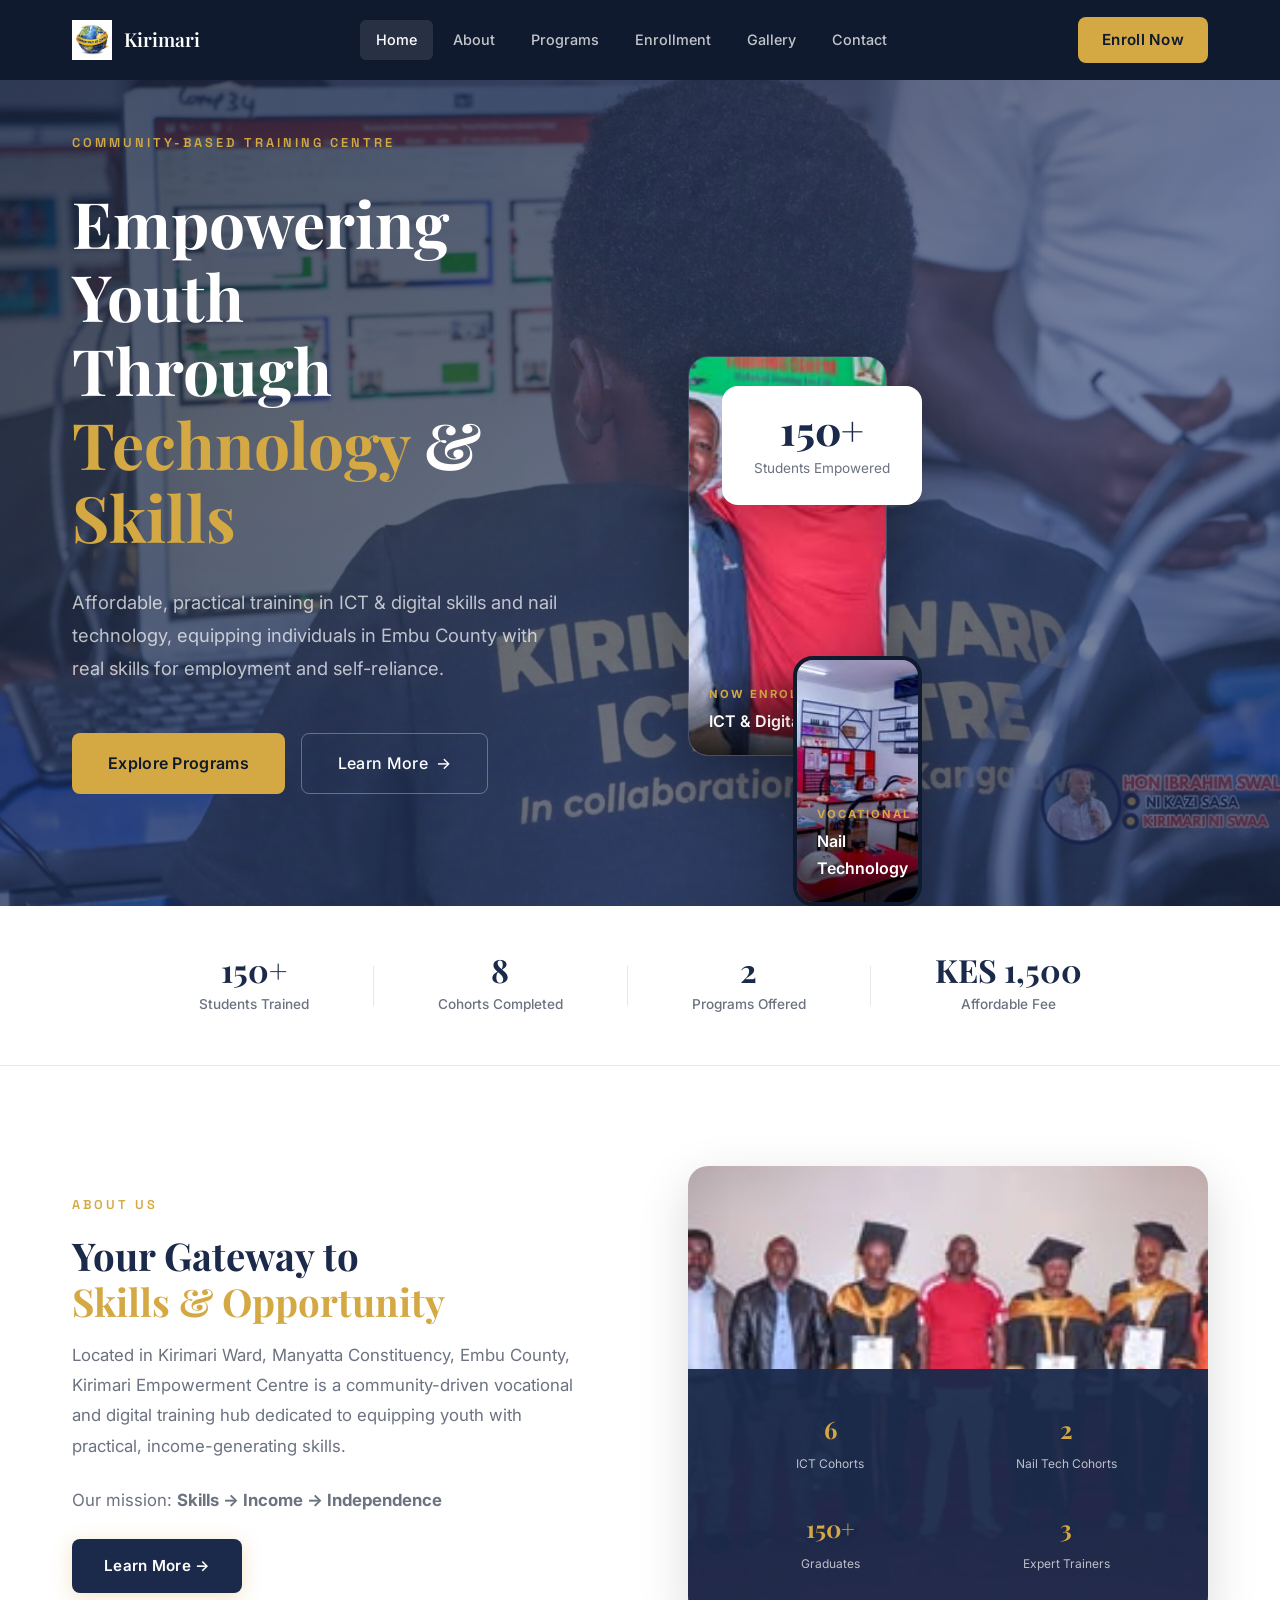
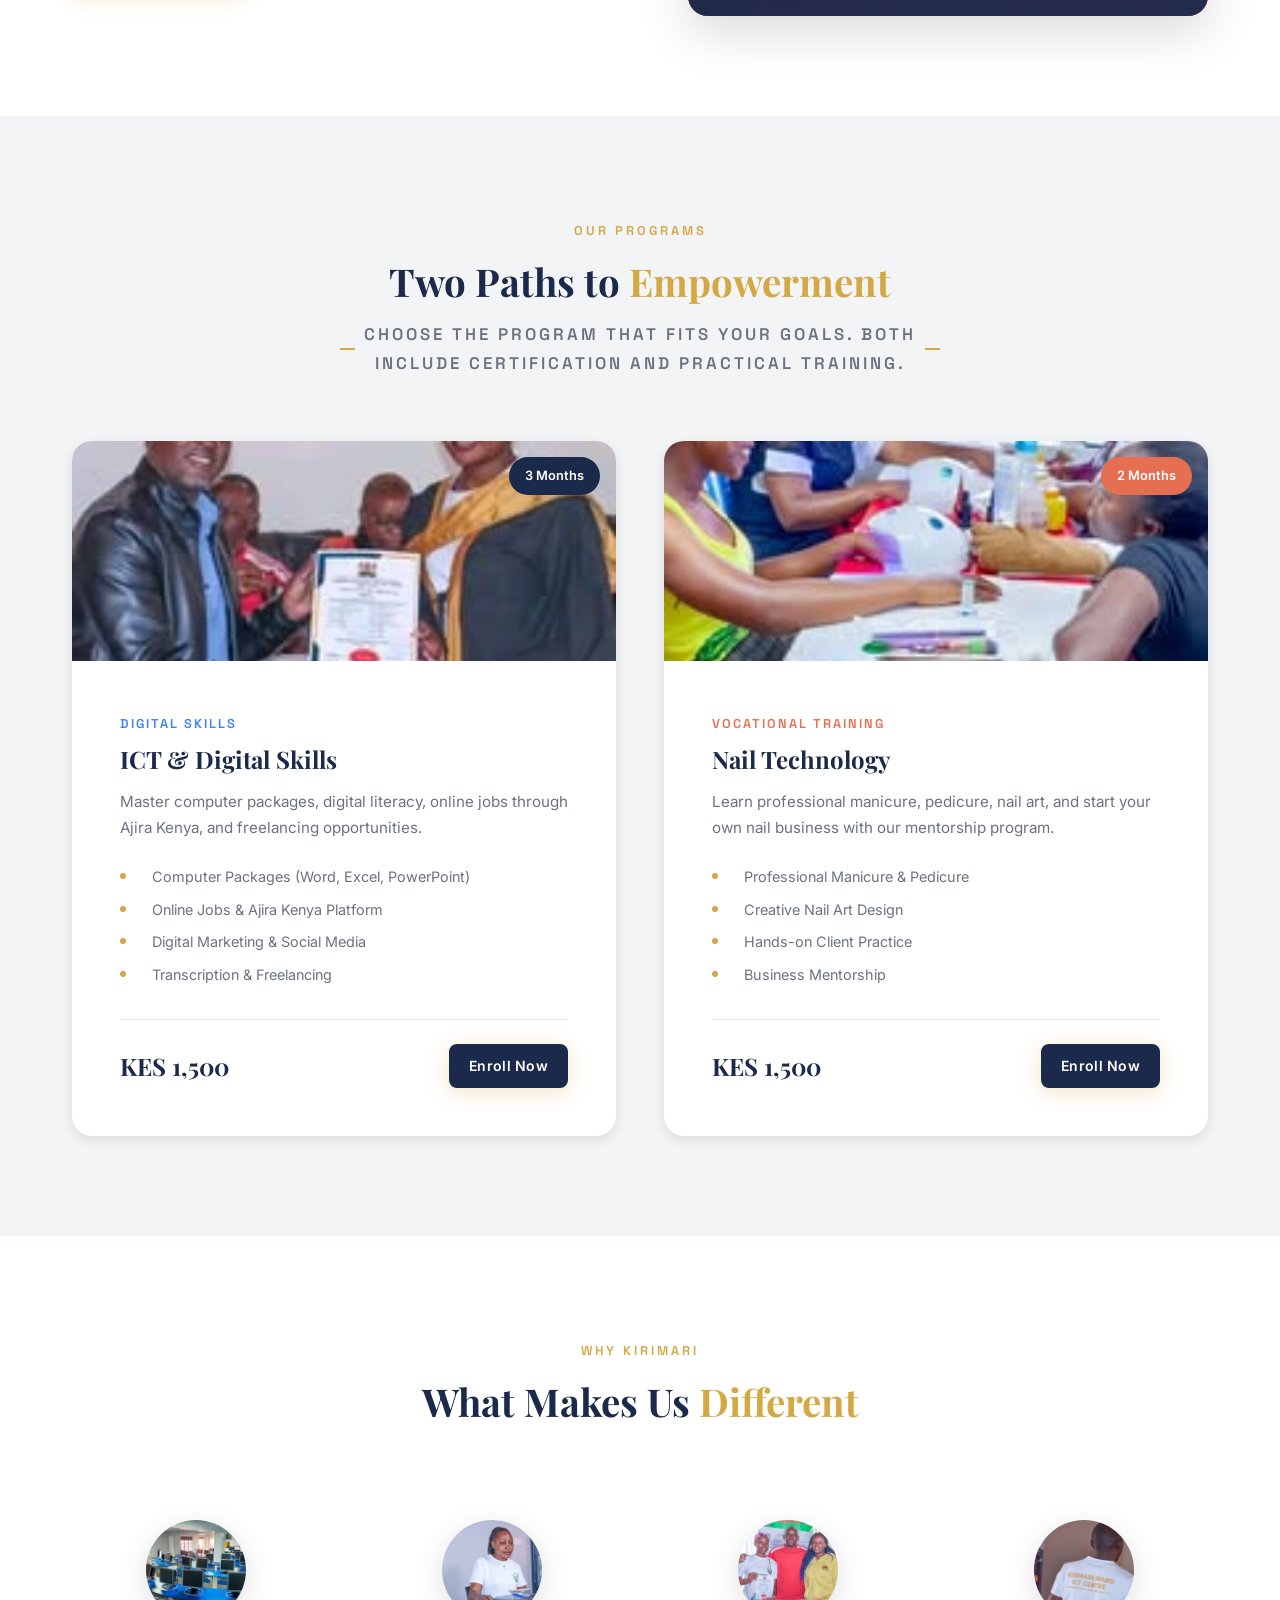
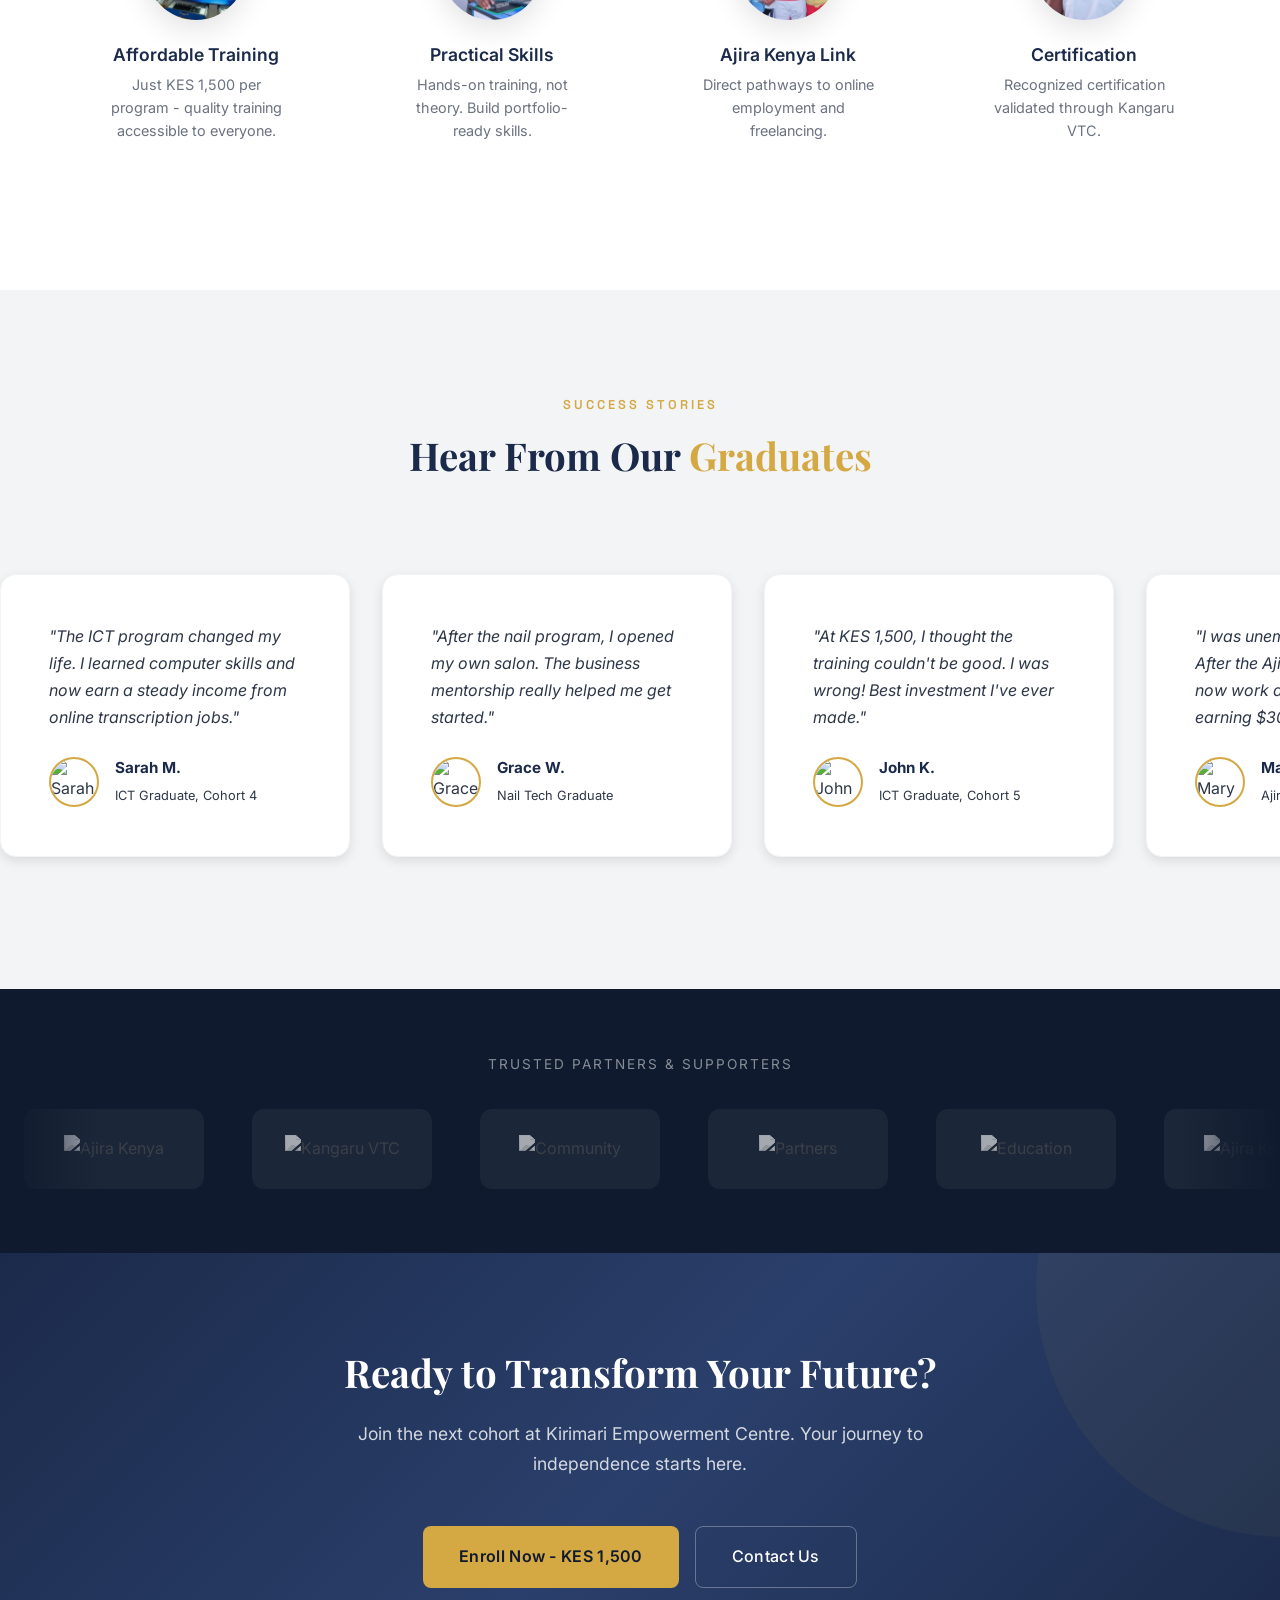
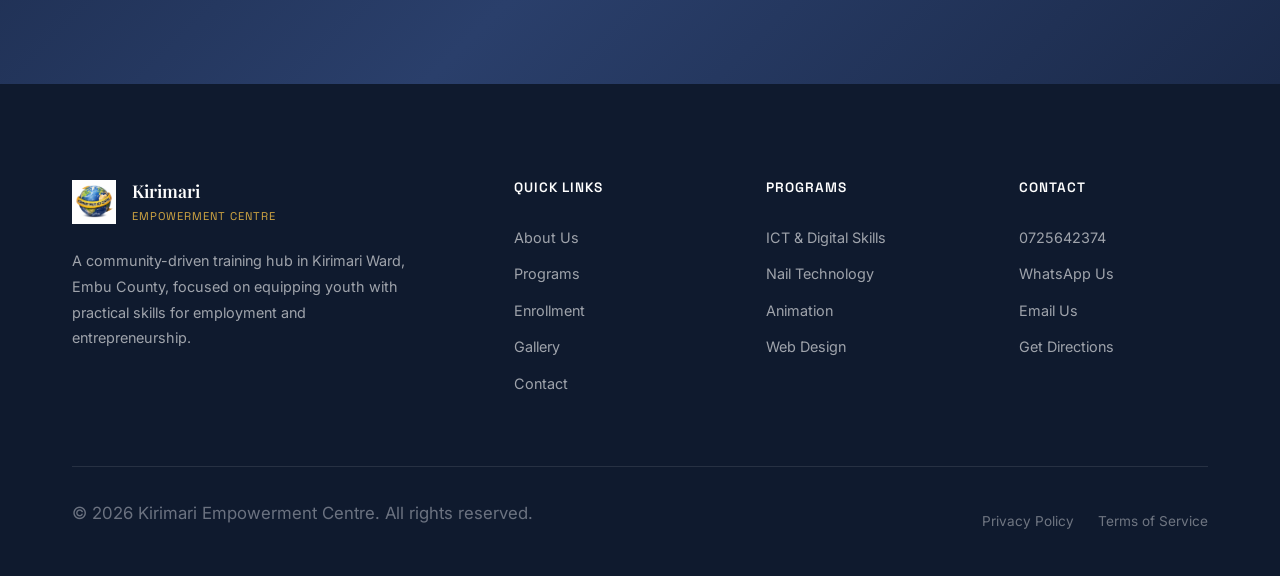
==== commit aa573726: "Add event photos to gallery and homepage" ====
--- a/index.html
+++ b/index.html
@@ -58,11 +58,11 @@
   <!-- ==================== HERO ==================== -->
   <section class="hero">
     <div class="hero__slideshow">
-      <div class="hero__slide active" style="background-image: url('https://images.unsplash.com/photo-1562774053-701939374585?w=1920&q=80')"></div>
-      <div class="hero__slide" style="background-image: url('https://images.unsplash.com/photo-1522202176988-66273c2fd55f?w=1920&q=80')"></div>
-      <div class="hero__slide" style="background-image: url('https://images.unsplash.com/photo-1531482615713-2afd69097998?w=1920&q=80')"></div>
-      <div class="hero__slide" style="background-image: url('https://images.unsplash.com/photo-1517245386807-bb43f82c33c4?w=1920&q=80')"></div>
-      <div class="hero__slide" style="background-image: url('https://images.unsplash.com/photo-1523580494863-6f3031224c94?w=1920&q=80')"></div>
+      <div class="hero__slide active" style="background-image: url('images/back kirimari.jpg')"></div>
+      <div class="hero__slide" style="background-image: url('images/kirimari1.jpg')"></div>
+      <div class="hero__slide" style="background-image: url('images/kirimari2.jpg')"></div>
+      <div class="hero__slide" style="background-image: url('images/kirimari3.jpg')"></div>
+      <div class="hero__slide" style="background-image: url('images/kirimari4.jpg')"></div>
     </div>
     <div class="hero__bg-overlay"></div>
     
@@ -86,14 +86,14 @@
       
       <div class="hero__visual">
         <div class="hero__image-main">
-          <img src="https://images.unsplash.com/photo-1522202176988-66273c2fd55f?w=600&q=80" alt="Students learning together">
+          <img src="images/kirimari1.jpg" alt="Students learning together">
           <div class="hero__image-tag">
             <span class="tag-label">NOW ENROLLING</span>
             <span class="tag-text">ICT &amp; Digital Skills</span>
           </div>
         </div>
         <div class="hero__image-secondary">
-          <img src="https://images.unsplash.com/photo-1604654894610-df63bc536371?w=400&q=80" alt="Nail Technology">
+          <img src="images/nail1.jpg" alt="Nail Technology">
           <div class="hero__image-tag">
             <span class="tag-label">VOCATIONAL</span>
             <span class="tag-text">Nail Technology</span>
@@ -153,7 +153,7 @@
         </div>
         
         <div class="about-intro__image reveal-right">
-          <img src="https://images.unsplash.com/photo-1531482615713-2afd69097998?w=600&q=80" alt="Students at Kirimari Centre">
+          <img src="images/kirimari5.jpg" alt="Students at Kirimari Centre">
           <div class="about-intro__badge">
             <div class="badge__grid">
               <div class="badge__item">
@@ -192,7 +192,7 @@
         <!-- ICT Program -->
         <div class="program-card reveal">
           <div class="program-card__image">
-            <img src="https://images.unsplash.com/photo-1531482615713-2afd69097998?w=600&q=80" alt="ICT & Digital Skills">
+            <img src="images/kirimari6.jpg" alt="ICT & Digital Skills">
             <div class="program-card__badge">3 Months</div>
           </div>
           <div class="program-card__content">
@@ -218,7 +218,7 @@
         <!-- Nail Tech Program -->
         <div class="program-card reveal">
           <div class="program-card__image">
-            <img src="https://images.unsplash.com/photo-1604654894610-df63bc536371?w=600&q=80" alt="Nail Technology">
+            <img src="images/nail2.jpg" alt="Nail Technology">
             <div class="program-card__badge program-card__badge--coral">2 Months</div>
           </div>
           <div class="program-card__content">
@@ -255,7 +255,7 @@
       <div class="why-us__grid">
         <div class="why-us__item reveal">
           <div class="why-us__icon">
-            <img src="https://images.unsplash.com/photo-1554224155-6726b3ff858f?w=200&h=200&fit=crop&q=80" alt="Affordable">
+            <img src="images/kirimari7.jpg" alt="Affordable">
           </div>
           <h4 class="why-us__title">Affordable Training</h4>
           <p class="why-us__text">Just KES 1,500 per program - quality training accessible to everyone.</p>
@@ -263,7 +263,7 @@
         
         <div class="why-us__item reveal">
           <div class="why-us__icon">
-            <img src="https://images.unsplash.com/photo-1581092921461-eab62e97a780?w=200&h=200&fit=crop&q=80" alt="Practical">
+            <img src="images/kirimari8.jpg" alt="Practical">
           </div>
           <h4 class="why-us__title">Practical Skills</h4>
           <p class="why-us__text">Hands-on training, not theory. Build portfolio-ready skills.</p>
@@ -271,7 +271,7 @@
         
         <div class="why-us__item reveal">
           <div class="why-us__icon">
-            <img src="https://images.unsplash.com/photo-1451187580459-43490279c0fa?w=200&h=200&fit=crop&q=80" alt="Ajira Kenya">
+            <img src="images/kirimari9.jpg" alt="Ajira Kenya">
           </div>
           <h4 class="why-us__title">Ajira Kenya Link</h4>
           <p class="why-us__text">Direct pathways to online employment and freelancing.</p>
@@ -279,7 +279,7 @@
         
         <div class="why-us__item reveal">
           <div class="why-us__icon">
-            <img src="https://images.unsplash.com/photo-1541339907198-e08756dedf3f?w=200&h=200&fit=crop&q=80" alt="Certification">
+            <img src="images/kirimari10.jpg" alt="Certification">
           </div>
           <h4 class="why-us__title">Certification</h4>
           <p class="why-us__text">Recognized certification validated through Kangaru VTC.</p>
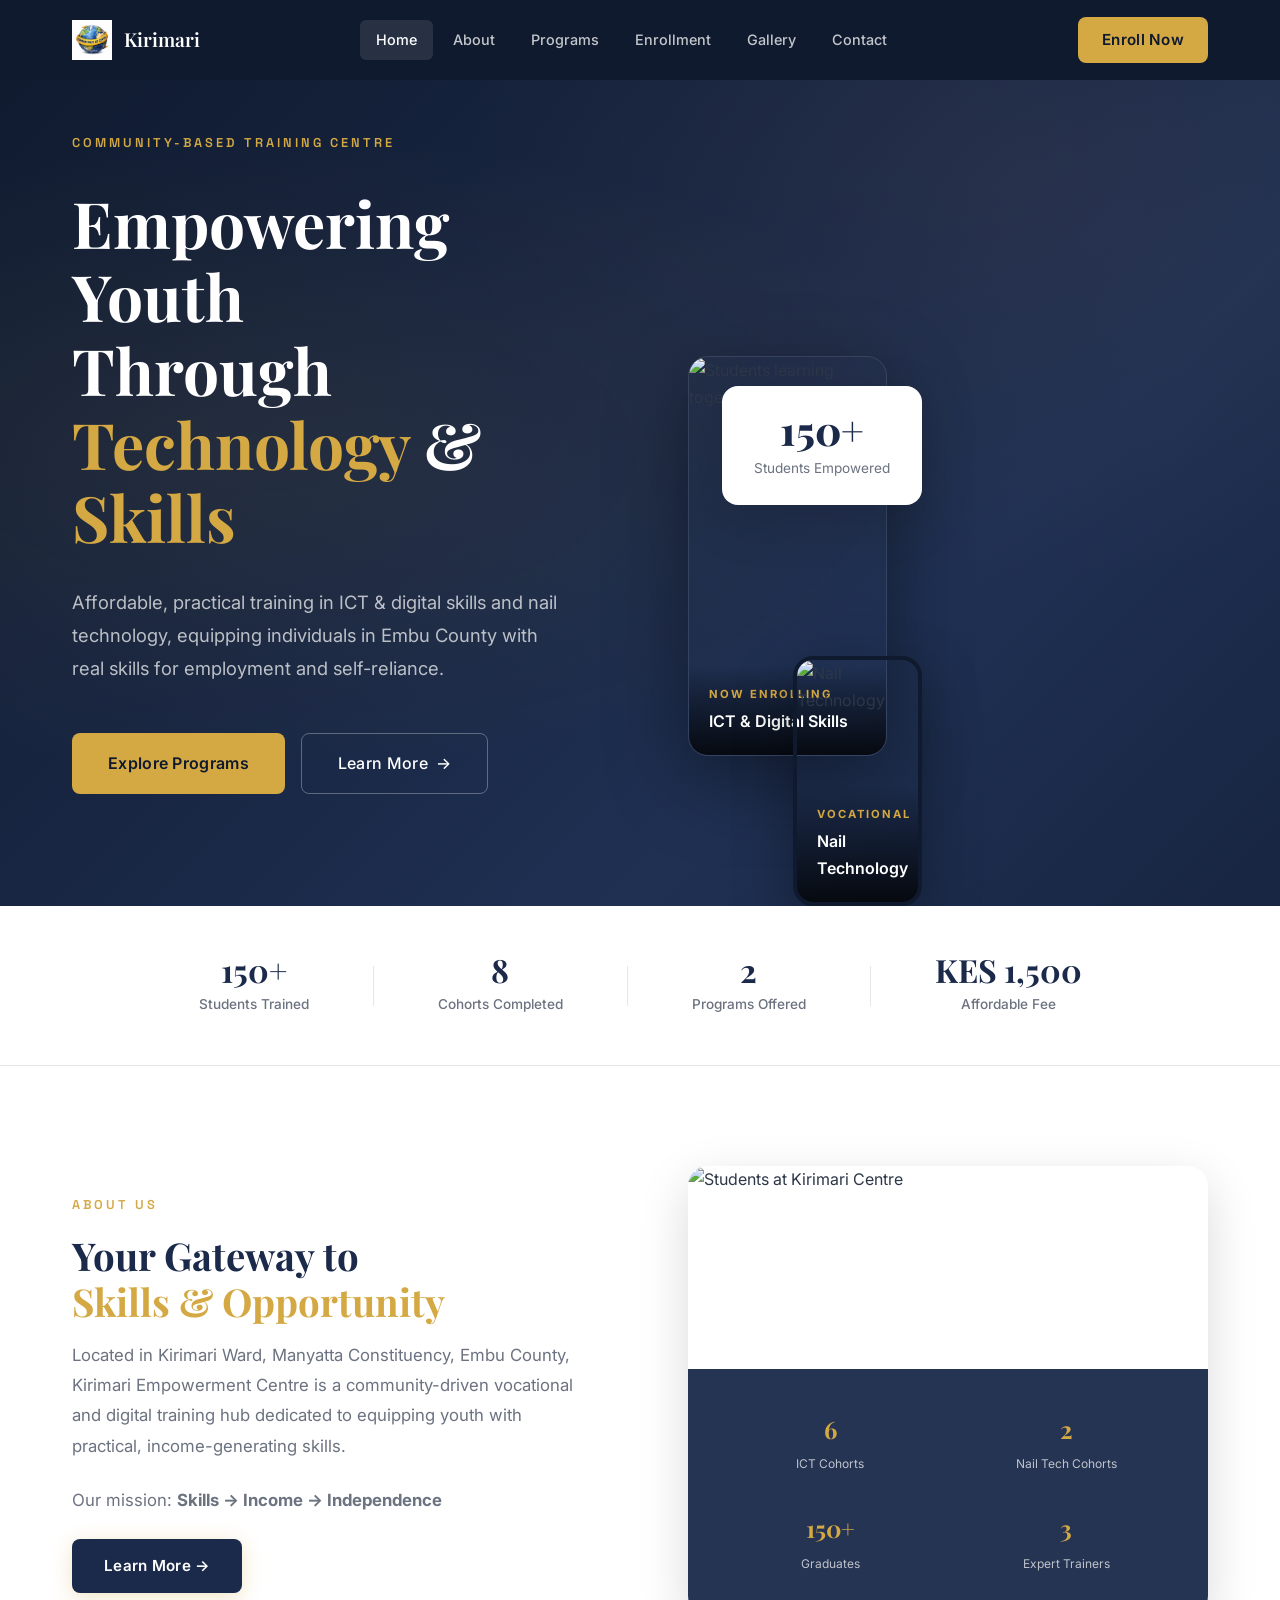
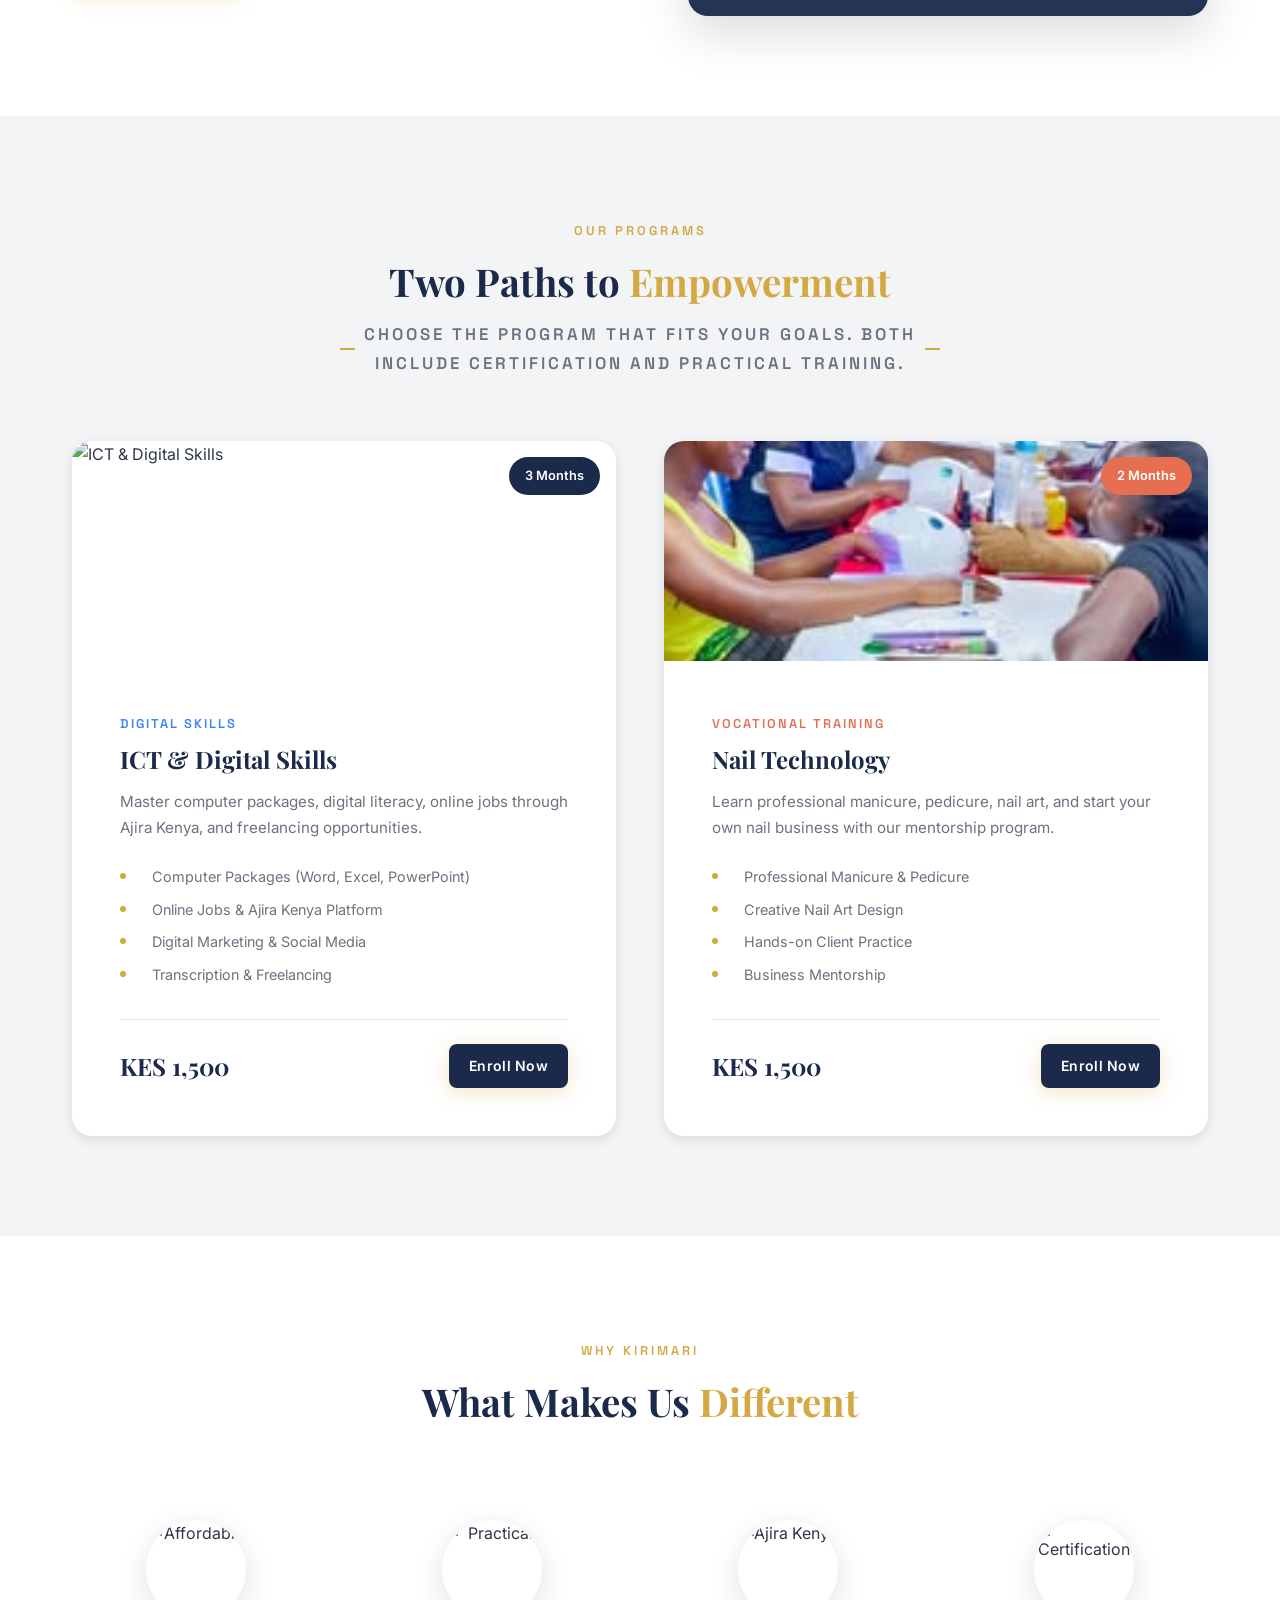
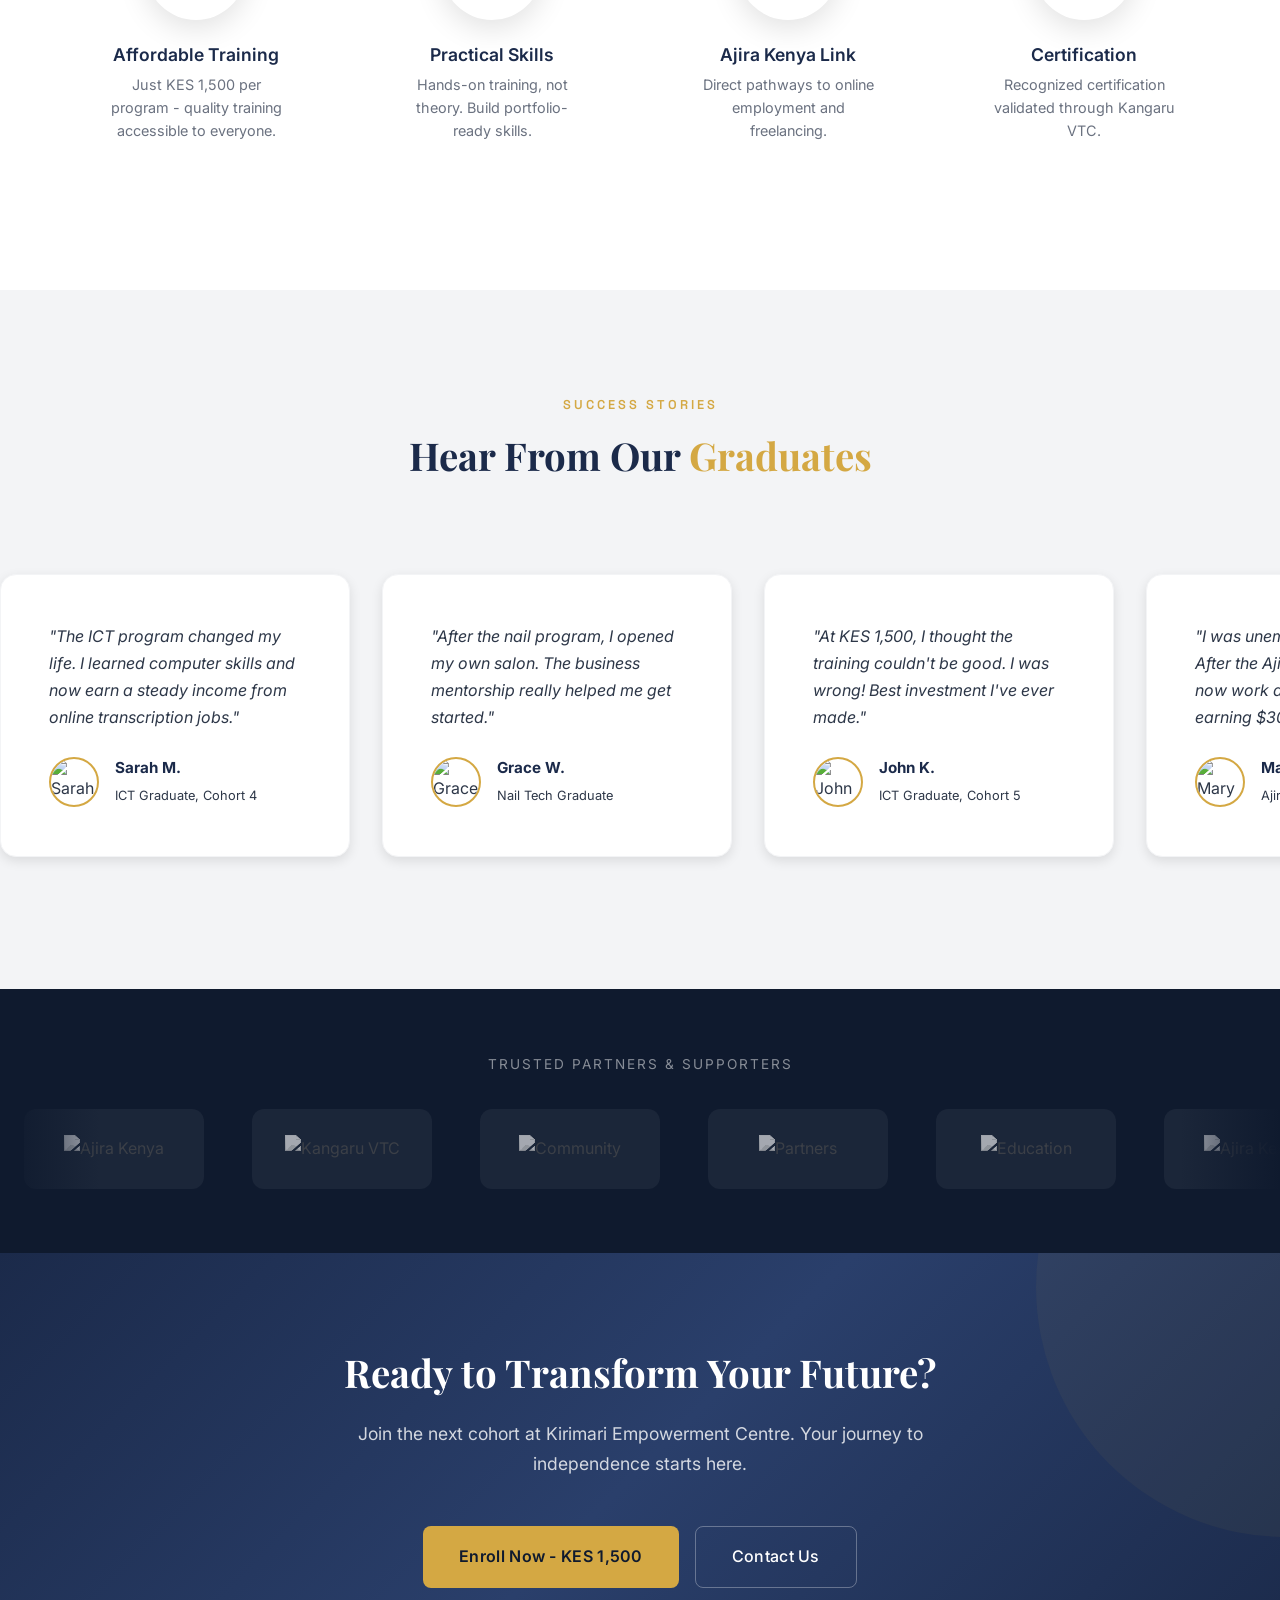
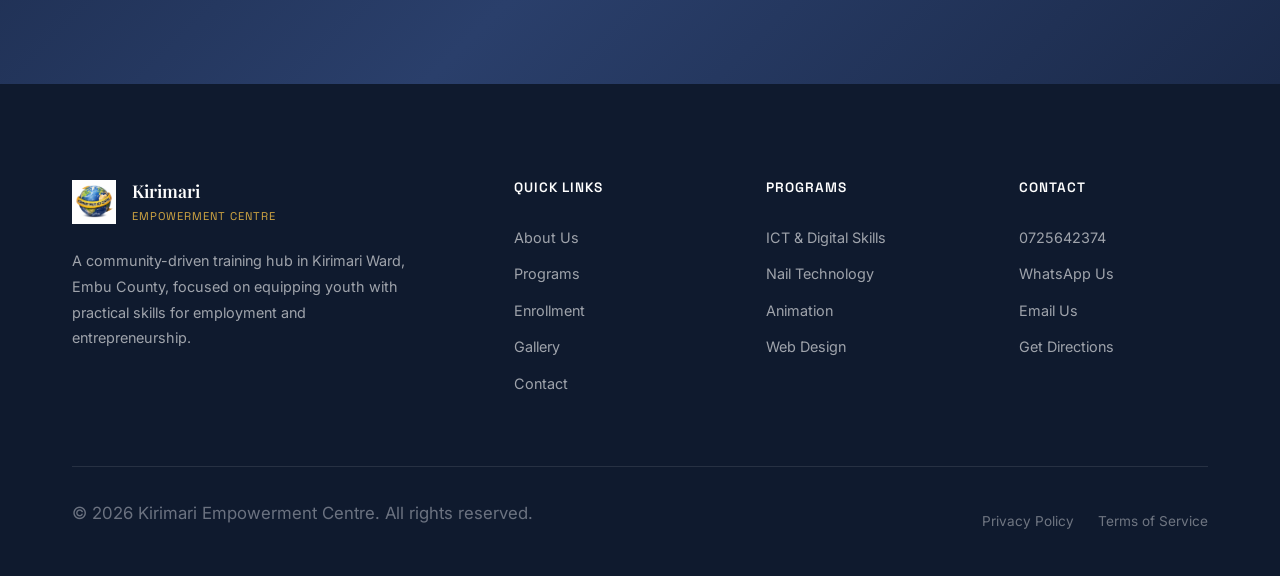
==== commit 90b801eb: "Replace local images with high-res Unsplash images" ====
--- a/index.html
+++ b/index.html
@@ -58,11 +58,10 @@
   <!-- ==================== HERO ==================== -->
   <section class="hero">
     <div class="hero__slideshow">
-      <div class="hero__slide active" style="background-image: url('images/back kirimari.jpg')"></div>
-      <div class="hero__slide" style="background-image: url('images/kirimari1.jpg')"></div>
-      <div class="hero__slide" style="background-image: url('images/kirimari2.jpg')"></div>
-      <div class="hero__slide" style="background-image: url('images/kirimari3.jpg')"></div>
-      <div class="hero__slide" style="background-image: url('images/kirimari4.jpg')"></div>
+      <div class="hero__slide active" style="background-image: url('https://images.unsplash.com/photo-1523240795612-9a054b0db644?w=1920&q=80')"></div>
+      <div class="hero__slide" style="background-image: url('https://images.unsplash.com/photo-1531482615713-2afd69097998?w=1920&q=80')"></div>
+      <div class="hero__slide" style="background-image: url('https://images.unsplash.com/photo-1523580494863-6f3031224c94?w=1920&q=80')"></div>
+      <div class="hero__slide" style="background-image: url('https://images.unsplash.com/photo-1562774053-701939374585?w=1920&q=80')"></div>
     </div>
     <div class="hero__bg-overlay"></div>
     
@@ -86,14 +85,14 @@
       
       <div class="hero__visual">
         <div class="hero__image-main">
-          <img src="images/kirimari1.jpg" alt="Students learning together">
+          <img src="https://images.unsplash.com/photo-1523240795612-9a054b0db644?w=600&q=80" alt="Students learning together">
           <div class="hero__image-tag">
             <span class="tag-label">NOW ENROLLING</span>
             <span class="tag-text">ICT &amp; Digital Skills</span>
           </div>
         </div>
         <div class="hero__image-secondary">
-          <img src="images/nail1.jpg" alt="Nail Technology">
+          <img src="https://images.unsplash.com/photo-1604654894610-df63bc536371?w=400&q=80" alt="Nail Technology">
           <div class="hero__image-tag">
             <span class="tag-label">VOCATIONAL</span>
             <span class="tag-text">Nail Technology</span>
@@ -153,7 +152,7 @@
         </div>
         
         <div class="about-intro__image reveal-right">
-          <img src="images/kirimari5.jpg" alt="Students at Kirimari Centre">
+          <img src="https://images.unsplash.com/photo-1523580494863-6f3031224c94?w=600&q=80" alt="Students at Kirimari Centre">
           <div class="about-intro__badge">
             <div class="badge__grid">
               <div class="badge__item">
@@ -192,7 +191,7 @@
         <!-- ICT Program -->
         <div class="program-card reveal">
           <div class="program-card__image">
-            <img src="images/kirimari6.jpg" alt="ICT & Digital Skills">
+            <img src="https://images.unsplash.com/photo-1522202176988-66273c2fd55f?w=600&q=80" alt="ICT & Digital Skills">
             <div class="program-card__badge">3 Months</div>
           </div>
           <div class="program-card__content">
@@ -255,7 +254,7 @@
       <div class="why-us__grid">
         <div class="why-us__item reveal">
           <div class="why-us__icon">
-            <img src="images/kirimari7.jpg" alt="Affordable">
+            <img src="https://images.unsplash.com/photo-1454165804606-c3d57bc86b40?w=200&h=200&fit=crop&q=80" alt="Affordable">
           </div>
           <h4 class="why-us__title">Affordable Training</h4>
           <p class="why-us__text">Just KES 1,500 per program - quality training accessible to everyone.</p>
@@ -263,7 +262,7 @@
         
         <div class="why-us__item reveal">
           <div class="why-us__icon">
-            <img src="images/kirimari8.jpg" alt="Practical">
+            <img src="https://images.unsplash.com/photo-1531482615713-2afd69097998?w=200&h=200&fit=crop&q=80" alt="Practical">
           </div>
           <h4 class="why-us__title">Practical Skills</h4>
           <p class="why-us__text">Hands-on training, not theory. Build portfolio-ready skills.</p>
@@ -271,7 +270,7 @@
         
         <div class="why-us__item reveal">
           <div class="why-us__icon">
-            <img src="images/kirimari9.jpg" alt="Ajira Kenya">
+            <img src="https://images.unsplash.com/photo-1554224155-6726b3ff858f?w=200&h=200&fit=crop&q=80" alt="Ajira Kenya">
           </div>
           <h4 class="why-us__title">Ajira Kenya Link</h4>
           <p class="why-us__text">Direct pathways to online employment and freelancing.</p>
@@ -279,7 +278,7 @@
         
         <div class="why-us__item reveal">
           <div class="why-us__icon">
-            <img src="images/kirimari10.jpg" alt="Certification">
+            <img src="https://images.unsplash.com/photo-1541339907198-e08756dedf3f?w=200&h=200&fit=crop&q=80" alt="Certification">
           </div>
           <h4 class="why-us__title">Certification</h4>
           <p class="why-us__text">Recognized certification validated through Kangaru VTC.</p>
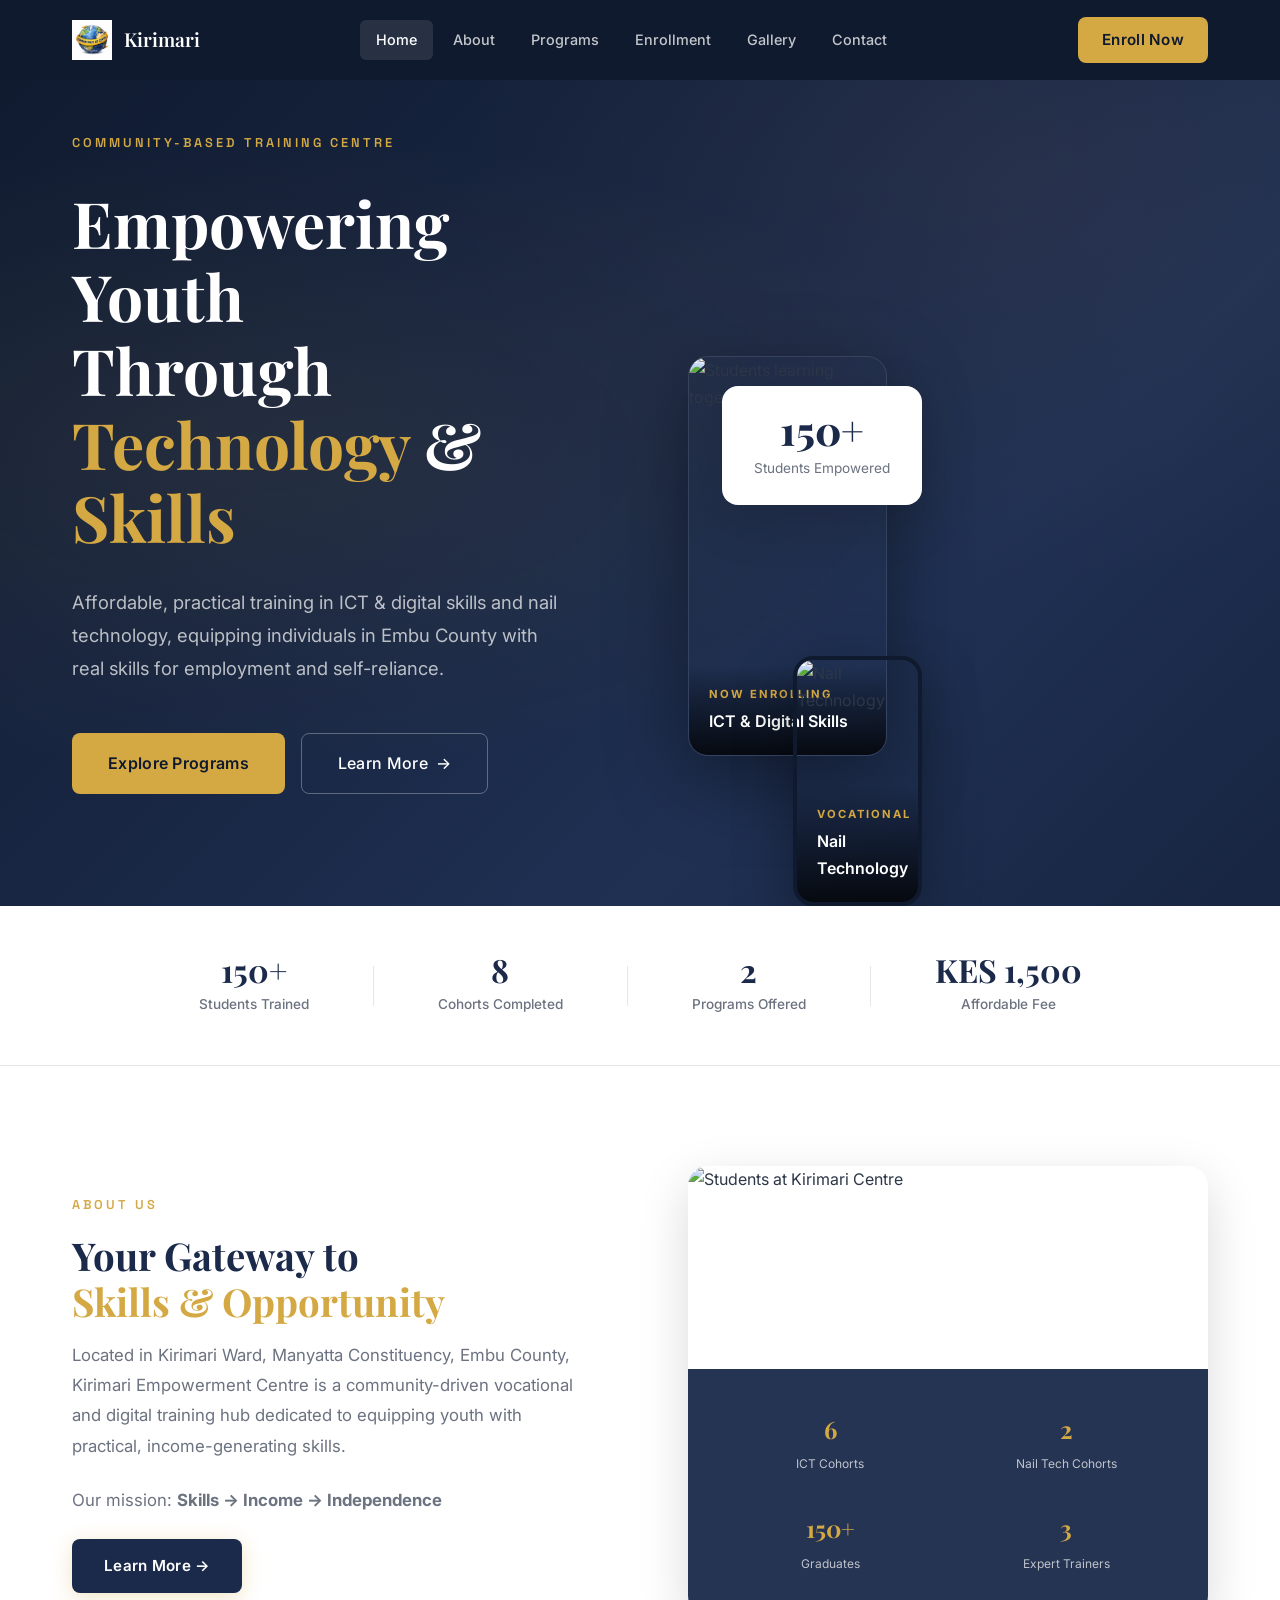
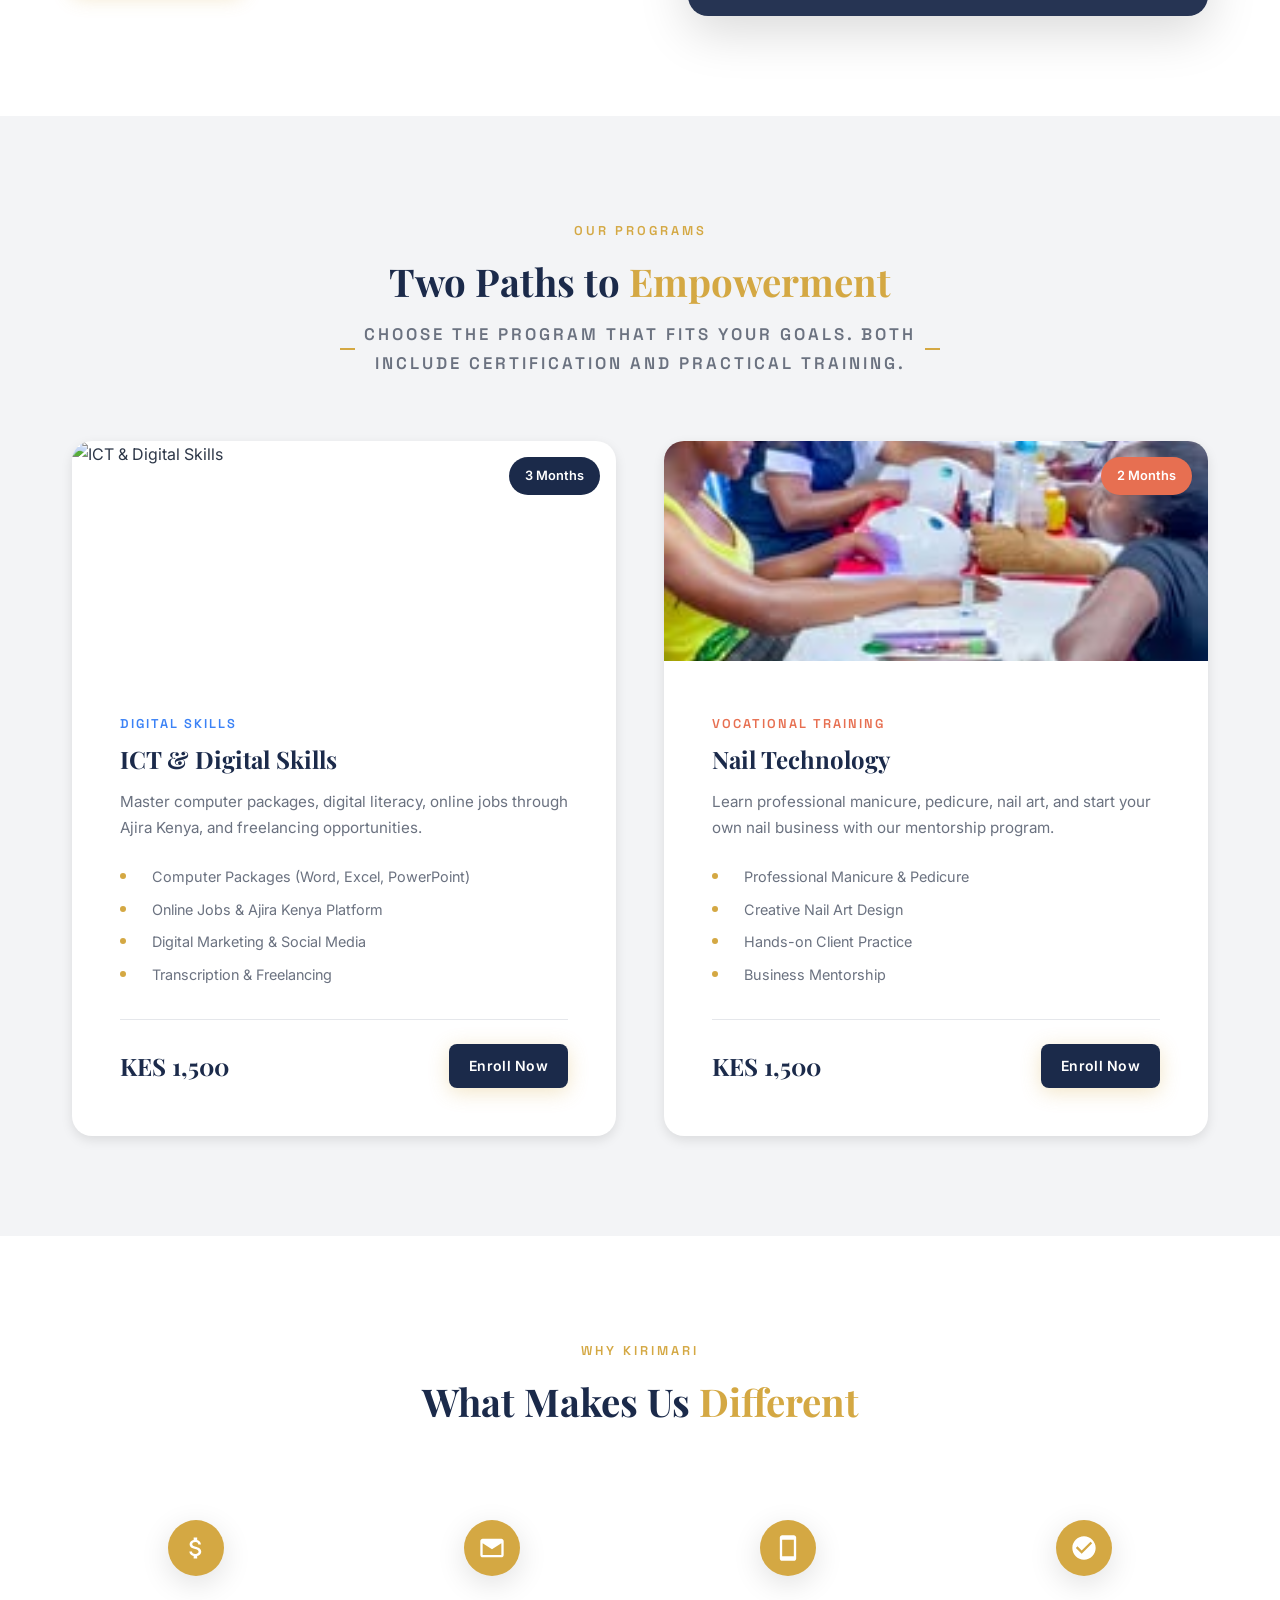
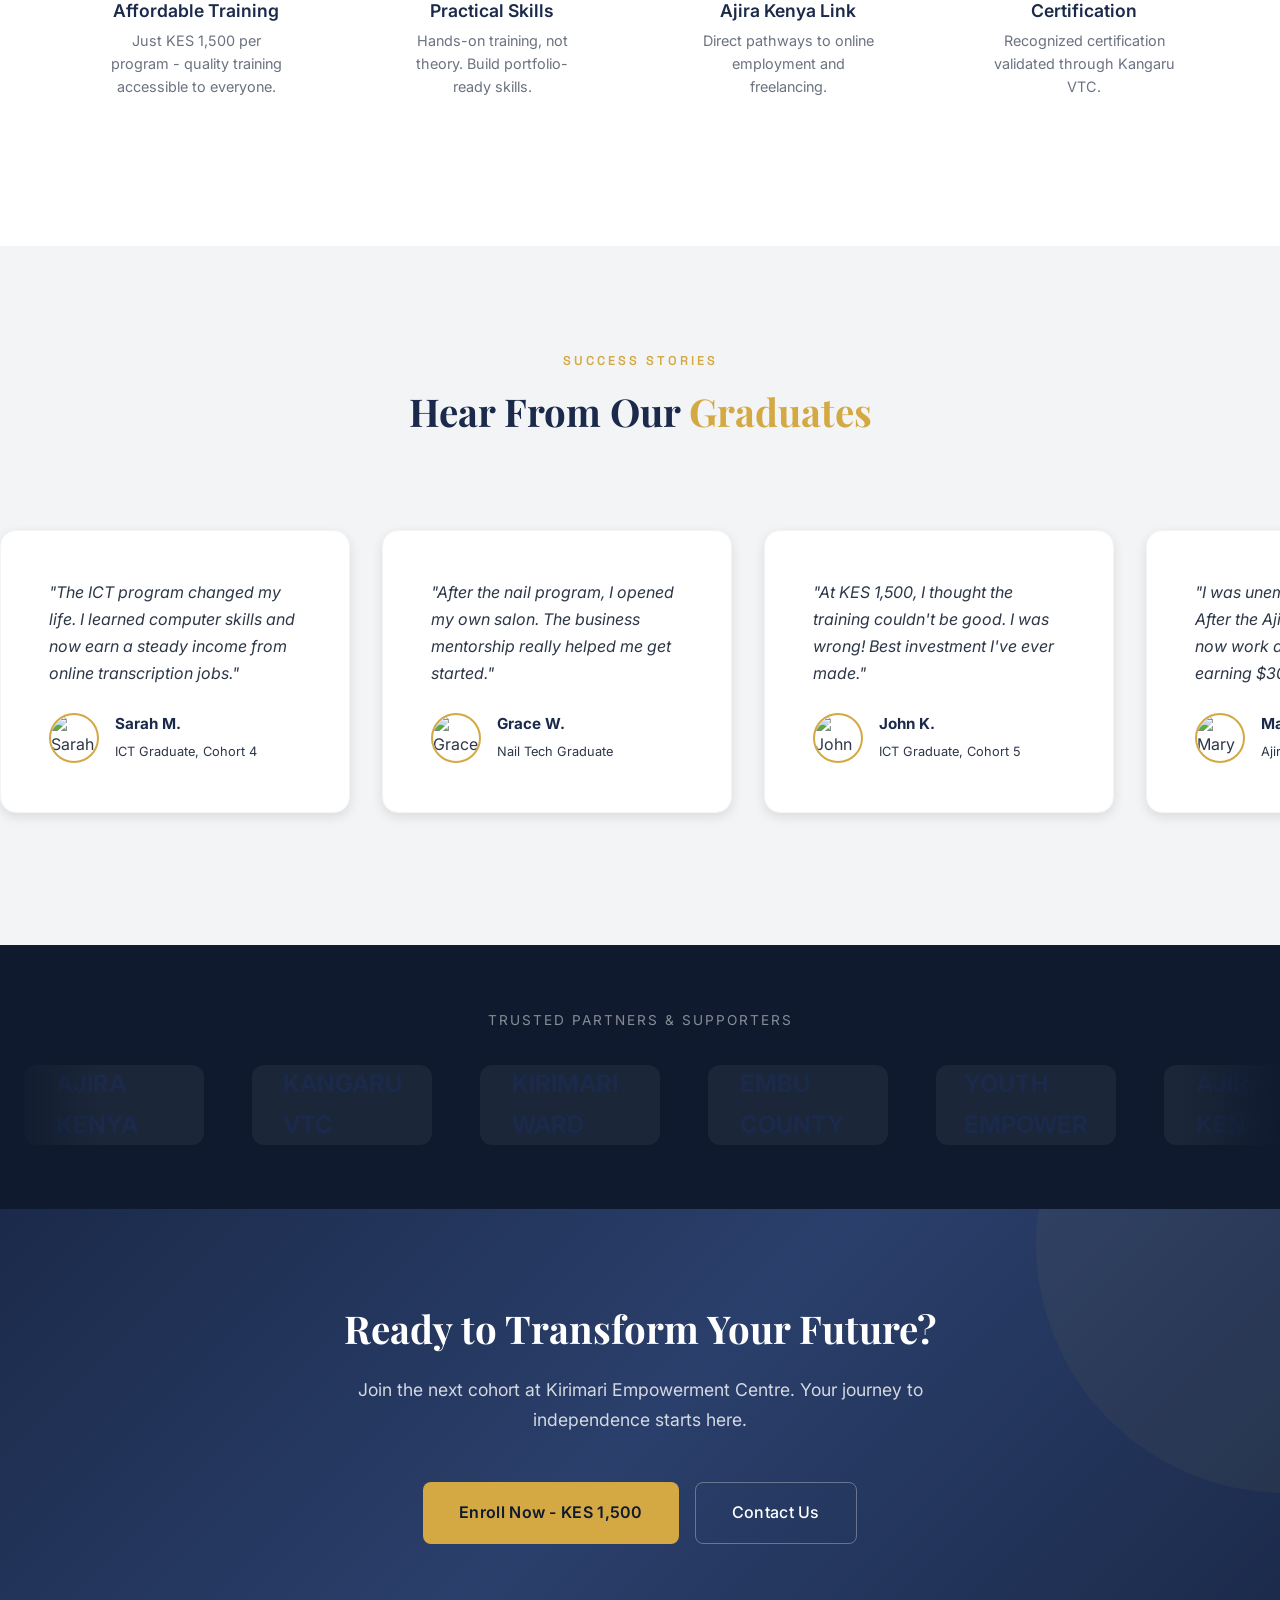
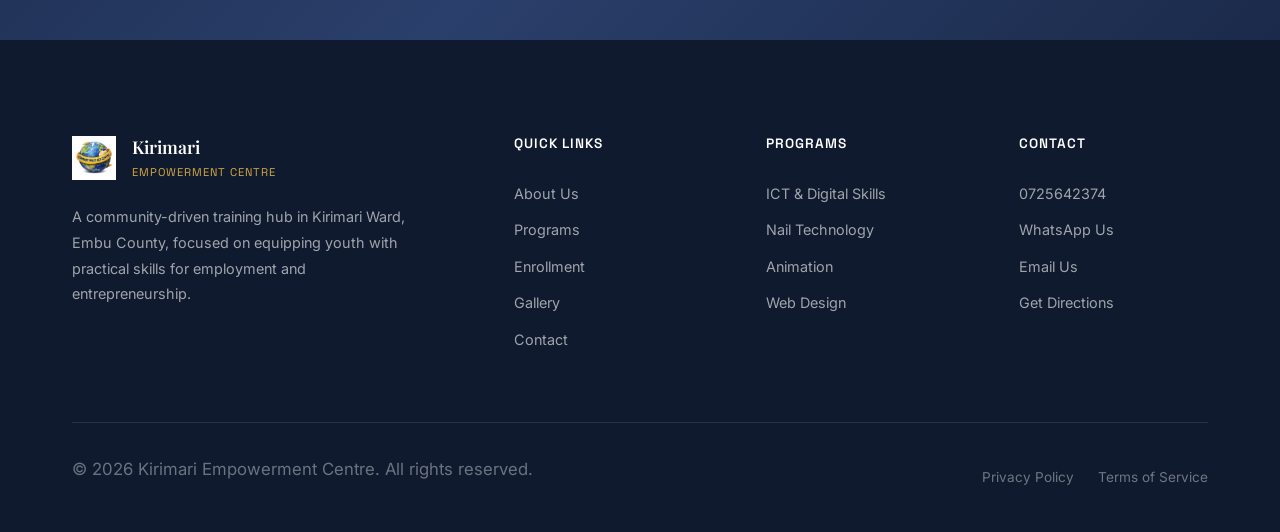
==== commit 4327581c: "Replace tiny images with SVG icons, partners as text marquee" ====
--- a/index.html
+++ b/index.html
@@ -253,32 +253,32 @@
       
       <div class="why-us__grid">
         <div class="why-us__item reveal">
-          <div class="why-us__icon">
-            <img src="https://images.unsplash.com/photo-1454165804606-c3d57bc86b40?w=200&h=200&fit=crop&q=80" alt="Affordable">
+          <div class="why-us__icon" style="width: 56px; height: 56px; background: var(--gold); border-radius: 50%; display: flex; align-items: center; justify-content: center;">
+            <svg viewBox="0 0 24 24" fill="white" width="28" height="28"><path d="M11.8 10.9c-2.27-.59-3-1.2-3-2.15 0-1.09 1.01-1.85 2.7-1.85 1.78 0 2.44.85 2.5 2.1h2.21c-.07-1.72-1.12-3.3-3.21-3.81V3h-3v2.16c-1.94.42-3.5 1.68-3.5 3.61 0 2.31 1.91 3.46 4.7 4.13 2.5.6 3 1.48 3 2.41 0 .69-.49 1.79-2.7 1.79-2.06 0-2.87-.92-2.98-2.1h-2.2c.12 2.19 1.76 3.42 3.68 3.83V21h3v-2.15c1.95-.37 3.5-1.5 3.5-3.55 0-2.84-2.43-3.81-4.7-4.4z"/></svg>
           </div>
           <h4 class="why-us__title">Affordable Training</h4>
           <p class="why-us__text">Just KES 1,500 per program - quality training accessible to everyone.</p>
         </div>
         
         <div class="why-us__item reveal">
-          <div class="why-us__icon">
-            <img src="https://images.unsplash.com/photo-1531482615713-2afd69097998?w=200&h=200&fit=crop&q=80" alt="Practical">
+          <div class="why-us__icon" style="width: 56px; height: 56px; background: var(--gold); border-radius: 50%; display: flex; align-items: center; justify-content: center;">
+            <svg viewBox="0 0 24 24" fill="white" width="28" height="28"><path d="M22 6c0-1.1-.9-2-2-2H4c-1.1 0-2 .9-2 2v12c0 1.1.9 2 2 2h16c1.1 0 2-.9 2-2V6zm-2 0l-8 5-8-5V6l8 5 8-5v2zM4 18V8l8 5 8-5v10H4z"/></svg>
           </div>
           <h4 class="why-us__title">Practical Skills</h4>
           <p class="why-us__text">Hands-on training, not theory. Build portfolio-ready skills.</p>
         </div>
         
         <div class="why-us__item reveal">
-          <div class="why-us__icon">
-            <img src="https://images.unsplash.com/photo-1554224155-6726b3ff858f?w=200&h=200&fit=crop&q=80" alt="Ajira Kenya">
+          <div class="why-us__icon" style="width: 56px; height: 56px; background: var(--gold); border-radius: 50%; display: flex; align-items: center; justify-content: center;">
+            <svg viewBox="0 0 24 24" fill="white" width="28" height="28"><path d="M17 1.01L7 1c-1.1 0-2 .9-2 2v18c0 1.1.9 2 2 2h10c1.1 0 2-.9 2-2V3c0-1.1-.9-1.99-2-1.99zM17 19H7V5h10v14z"/></svg>
           </div>
           <h4 class="why-us__title">Ajira Kenya Link</h4>
           <p class="why-us__text">Direct pathways to online employment and freelancing.</p>
         </div>
         
         <div class="why-us__item reveal">
-          <div class="why-us__icon">
-            <img src="https://images.unsplash.com/photo-1541339907198-e08756dedf3f?w=200&h=200&fit=crop&q=80" alt="Certification">
+          <div class="why-us__icon" style="width: 56px; height: 56px; background: var(--gold); border-radius: 50%; display: flex; align-items: center; justify-content: center;">
+            <svg viewBox="0 0 24 24" fill="white" width="28" height="28"><path d="M12 2C6.48 2 2 6.48 2 12s4.48 10 10 10 10-4.48 10-10S17.52 2 12 2zm-2 15l-5-5 1.41-1.41L10 14.17l7.59-7.59L19 8l-9 9z"/></svg>
           </div>
           <h4 class="why-us__title">Certification</h4>
           <p class="why-us__text">Recognized certification validated through Kangaru VTC.</p>
@@ -588,37 +588,17 @@
     <p class="marquee-section__label">Trusted Partners &amp; Supporters</p>
     <div class="marquee">
       <div class="marquee__track">
-        <div class="marquee__item">
-          <img src="https://images.unsplash.com/photo-1451187580459-43490279c0fa?w=150&h=60&fit=crop&q=80" alt="Ajira Kenya">
-        </div>
-        <div class="marquee__item">
-          <img src="https://images.unsplash.com/photo-1517245386807-bb43f82c33c4?w=150&h=60&fit=crop&q=80" alt="Kangaru VTC">
-        </div>
-        <div class="marquee__item">
-          <img src="https://images.unsplash.com/photo-1529156069898-49953e39b3ac?w=150&h=60&fit=crop&q=80" alt="Community">
-        </div>
-        <div class="marquee__item">
-          <img src="https://images.unsplash.com/photo-1517245386807-bb43f82c33c4?w=150&h=60&fit=crop&q=80" alt="Partners">
-        </div>
-        <div class="marquee__item">
-          <img src="https://images.unsplash.com/photo-1522202176988-66273c2fd55f?w=150&h=60&fit=crop&q=80" alt="Education">
-        </div>
+        <div class="marquee__item" style="font-size: 1.5rem; font-weight: 700; color: var(--navy); padding: 0 2rem; border: 2px solid var(--gray-300); border-radius: var(--radius-lg);">AJIRA KENYA</div>
+        <div class="marquee__item" style="font-size: 1.5rem; font-weight: 700; color: var(--navy); padding: 0 2rem; border: 2px solid var(--gray-300); border-radius: var(--radius-lg);">KANGARU VTC</div>
+        <div class="marquee__item" style="font-size: 1.5rem; font-weight: 700; color: var(--navy); padding: 0 2rem; border: 2px solid var(--gray-300); border-radius: var(--radius-lg);">KIRIMARI WARD</div>
+        <div class="marquee__item" style="font-size: 1.5rem; font-weight: 700; color: var(--navy); padding: 0 2rem; border: 2px solid var(--gray-300); border-radius: var(--radius-lg);">EMBU COUNTY</div>
+        <div class="marquee__item" style="font-size: 1.5rem; font-weight: 700; color: var(--navy); padding: 0 2rem; border: 2px solid var(--gray-300); border-radius: var(--radius-lg);">YOUTH EMPOWER</div>
         <!-- Duplicate for loop -->
-        <div class="marquee__item">
-          <img src="https://images.unsplash.com/photo-1451187580459-43490279c0fa?w=150&h=60&fit=crop&q=80" alt="Ajira Kenya">
-        </div>
-        <div class="marquee__item">
-          <img src="https://images.unsplash.com/photo-1517245386807-bb43f82c33c4?w=150&h=60&fit=crop&q=80" alt="Kangaru VTC">
-        </div>
-        <div class="marquee__item">
-          <img src="https://images.unsplash.com/photo-1529156069898-49953e39b3ac?w=150&h=60&fit=crop&q=80" alt="Community">
-        </div>
-        <div class="marquee__item">
-          <img src="https://images.unsplash.com/photo-1517245386807-bb43f82c33c4?w=150&h=60&fit=crop&q=80" alt="Partners">
-        </div>
-        <div class="marquee__item">
-          <img src="https://images.unsplash.com/photo-1522202176988-66273c2fd55f?w=150&h=60&fit=crop&q=80" alt="Education">
-        </div>
+        <div class="marquee__item" style="font-size: 1.5rem; font-weight: 700; color: var(--navy); padding: 0 2rem; border: 2px solid var(--gray-300); border-radius: var(--radius-lg);">AJIRA KENYA</div>
+        <div class="marquee__item" style="font-size: 1.5rem; font-weight: 700; color: var(--navy); padding: 0 2rem; border: 2px solid var(--gray-300); border-radius: var(--radius-lg);">KANGARU VTC</div>
+        <div class="marquee__item" style="font-size: 1.5rem; font-weight: 700; color: var(--navy); padding: 0 2rem; border: 2px solid var(--gray-300); border-radius: var(--radius-lg);">KIRIMARI WARD</div>
+        <div class="marquee__item" style="font-size: 1.5rem; font-weight: 700; color: var(--navy); padding: 0 2rem; border: 2px solid var(--gray-300); border-radius: var(--radius-lg);">EMBU COUNTY</div>
+        <div class="marquee__item" style="font-size: 1.5rem; font-weight: 700; color: var(--navy); padding: 0 2rem; border: 2px solid var(--gray-300); border-radius: var(--radius-lg);">YOUTH EMPOWER</div>
       </div>
     </div>
   </section>
